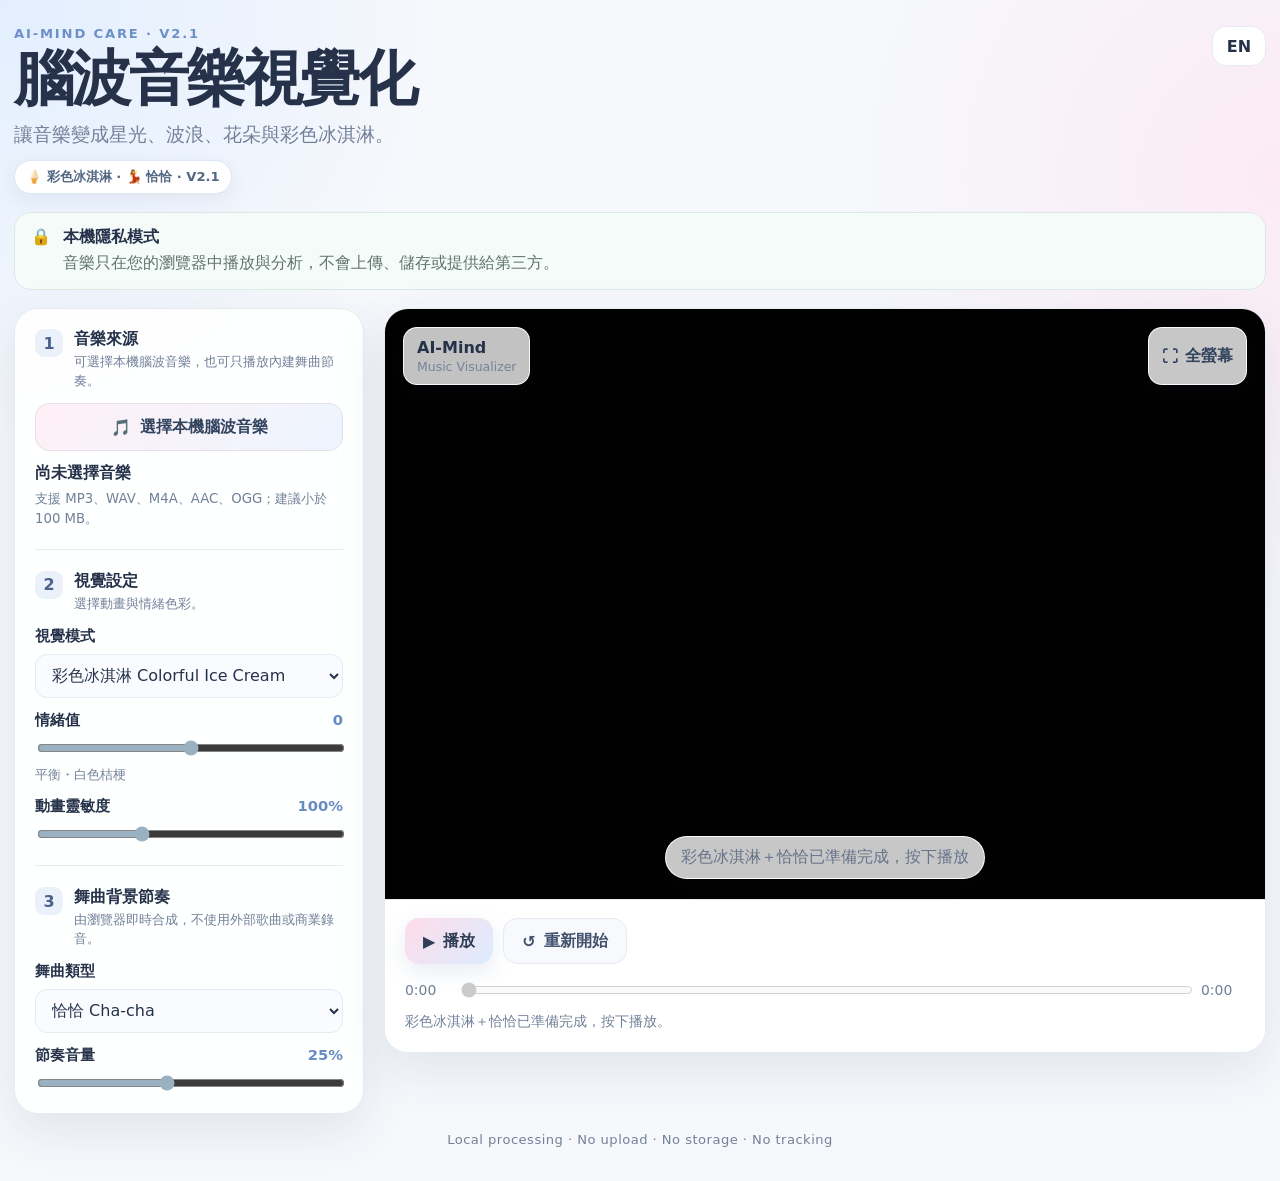
==== index.html @ bacbe66a "Add files via upload" ====
<!doctype html>
<html lang="zh-Hant">
<head>
<meta charset="utf-8">
<meta name="viewport" content="width=device-width, initial-scale=1, viewport-fit=cover">
<meta name="theme-color" content="#ffffff">
<meta name="description" content="AI-Mind Music Visualizer：本機腦波音樂與瀏覽器合成舞曲節奏視覺化。">
<meta http-equiv="Content-Security-Policy"
      content="default-src 'self' blob: data:; connect-src 'none'; img-src 'self' blob: data:; media-src 'self' blob: data:; style-src 'unsafe-inline'; script-src 'unsafe-inline'; object-src 'none'; base-uri 'none'; form-action 'none'">
<title>AI-Mind Music Visualizer V2.1</title>
<style>
:root{
  --bg:#f6f8fc;--surface:#fff;--soft:#fafbfe;--text:#25324a;--muted:#728099;
  --line:#e6eaf1;--accent:#88aee8;--accent2:#f2bfd5;--shadow:0 18px 50px rgba(45,60,90,.10);
  font-family:Inter,system-ui,-apple-system,"Segoe UI","Noto Sans TC","Microsoft JhengHei",sans-serif;
}
*{box-sizing:border-box}
html,body{min-height:100%}
body{
  margin:0;color:var(--text);
  background:
    radial-gradient(circle at 0 0,rgba(220,235,255,.75),transparent 28rem),
    radial-gradient(circle at 100% 15%,rgba(255,226,239,.62),transparent 27rem),
    var(--bg);
}
button,select,input{font:inherit}
button,input,select{accent-color:var(--accent)}
button:focus-visible,select:focus-visible,input:focus-visible,.file-btn:focus-within{
  outline:3px solid rgba(91,143,221,.32);outline-offset:3px
}
.page{width:min(1280px,calc(100% - 28px));margin:auto;padding:26px 0 34px}
.topbar{display:flex;justify-content:space-between;gap:18px;align-items:flex-start;margin-bottom:18px}
.brand{margin:0 0 6px;color:#6e90c8;font-weight:850;font-size:.82rem;letter-spacing:.14em;text-transform:uppercase}
h1{margin:0;font-size:clamp(2rem,4.7vw,4rem);line-height:1.05;letter-spacing:-.045em}
.lead{margin:12px 0 0;color:var(--muted);font-size:clamp(1rem,1.8vw,1.17rem)}
.lang-btn,.file-btn,.primary,.secondary,.stage-btn{
  border:0;border-radius:14px;cursor:pointer;font-weight:780;transition:.16s ease
}
.lang-btn:hover,.file-btn:hover,.primary:hover,.secondary:hover,.stage-btn:hover{transform:translateY(-1px)}
.lang-btn{min-width:54px;min-height:40px;color:var(--text);background:#fff;border:1px solid var(--line)}
.privacy{display:flex;gap:12px;align-items:flex-start;margin-bottom:18px;padding:14px 16px;border-radius:17px;background:#f4fbf9;border:1px solid #dceae5}
.privacy strong{display:block;margin-bottom:3px}.privacy p{margin:0;color:#61736d;line-height:1.5}
.workspace{display:grid;grid-template-columns:minmax(300px,350px) minmax(0,1fr);gap:20px;align-items:start}
.card{background:rgba(255,255,255,.95);border:1px solid var(--line);border-radius:24px;box-shadow:var(--shadow)}
.controls{padding:20px}
.section-title{display:flex;gap:11px;align-items:flex-start;margin-bottom:13px}
.section-title .n{display:grid;place-items:center;flex:0 0 28px;width:28px;height:28px;border-radius:9px;background:#eaf1fb;color:#4b638c;font-weight:850}
.section-title strong,.section-title small{display:block}
.section-title small{margin-top:3px;color:var(--muted);line-height:1.4}
.divider{height:1px;background:var(--line);margin:21px 0}
#musicFile{position:absolute;width:1px;height:1px;overflow:hidden;clip:rect(0,0,0,0);clip-path:inset(50%)}
.file-btn{
  display:flex;justify-content:center;align-items:center;gap:9px;min-height:48px;padding:0 15px;
  color:#33445f;background:linear-gradient(135deg,#fff0f6,#edf5ff);border:1px solid #eadfe8
}
.file-name{margin:12px 0 0;font-weight:760;word-break:break-word}
.helper,.status,.field small,footer{color:var(--muted)}
.helper{margin:5px 0 0;font-size:.83rem;line-height:1.45}
.field{display:grid;gap:8px;margin-top:13px}
.field>span:first-child{display:flex;justify-content:space-between;gap:10px;font-size:.92rem;font-weight:740}
.field output{color:#678bc4}
select{width:100%;min-height:44px;padding:0 38px 0 12px;color:var(--text);background:var(--soft);border:1px solid var(--line);border-radius:12px}
input[type=range]{width:100%}
.field small{line-height:1.4}
.main{overflow:hidden}
.stage{position:relative;min-height:590px;background:#f8faff;overflow:hidden;isolation:isolate}
canvas{display:block;width:100%;height:100%;min-height:590px}
.stage-head{position:absolute;inset:18px 18px auto;display:flex;justify-content:space-between;gap:14px;pointer-events:none}
.stage-brand{padding:10px 13px;border-radius:14px;background:rgba(255,255,255,.76);border:1px solid rgba(255,255,255,.88);box-shadow:0 8px 24px rgba(53,70,102,.09);backdrop-filter:blur(10px)}
.stage-brand strong,.stage-brand span{display:block}.stage-brand span{margin-top:2px;color:#77839a;font-size:.78rem}
.stage-btn{display:inline-flex;align-items:center;gap:7px;min-height:40px;padding:0 13px;color:#33445f;background:rgba(255,255,255,.78);border:1px solid rgba(255,255,255,.9);box-shadow:0 8px 24px rgba(53,70,102,.09);pointer-events:auto}
.hint{position:absolute;left:50%;bottom:20px;transform:translateX(-50%);max-width:calc(100% - 40px);margin:0;padding:10px 15px;border-radius:999px;background:rgba(255,255,255,.78);border:1px solid rgba(255,255,255,.92);color:#66738a;text-align:center;box-shadow:0 8px 24px rgba(53,70,102,.07);backdrop-filter:blur(10px);transition:opacity .2s}
.stage.playing .hint{opacity:0}
.player{padding:18px 20px 20px;border-top:1px solid var(--line);background:#fff}
.transport{display:flex;gap:10px;flex-wrap:wrap}
.primary,.secondary{display:inline-flex;align-items:center;justify-content:center;gap:8px;min-height:46px;padding:0 18px}
.primary{color:#2f3d55;background:linear-gradient(135deg,#ffdce9,#dcecff);box-shadow:0 8px 22px rgba(91,124,174,.14)}
.secondary{color:#42526e;background:#f8f9fc;border:1px solid var(--line)}
button:disabled{cursor:not-allowed;opacity:.43;transform:none}
.progress{display:grid;grid-template-columns:44px 1fr 44px;gap:10px;align-items:center;margin-top:16px;color:var(--muted);font-size:.87rem;font-variant-numeric:tabular-nums}
.status{min-height:1.4em;margin:12px 0 0;font-size:.88rem}.status.error{color:#bd5563}
.stage:fullscreen{width:100vw;height:100vh;min-height:100vh}.stage:fullscreen canvas{min-height:100vh}
footer{padding:18px 0 0;text-align:center;font-size:.82rem;letter-spacing:.035em}
@media(max-width:950px){.workspace{grid-template-columns:1fr}.main{order:1}.controls{order:2}}
@media(max-width:600px){
  .page{width:min(100% - 18px,1280px);padding-top:18px}.topbar{gap:10px}
  h1{font-size:clamp(2rem,10vw,3rem)}.lead{line-height:1.55}.card{border-radius:18px}.controls{padding:16px}
  .stage,canvas{min-height:430px}.stage-head{inset:12px 12px auto}.stage-btn span:last-child{display:none}
  .hint{bottom:14px;border-radius:16px;font-size:.86rem}.transport{display:grid;grid-template-columns:1fr}.primary,.secondary{width:100%}
}

.version-proof{
  display:inline-flex;align-items:center;gap:7px;margin-top:12px;padding:7px 11px;
  border:1px solid #dfe7f3;border-radius:999px;background:#fff;color:#526784;
  font-size:.82rem;font-weight:780;box-shadow:0 6px 18px rgba(53,70,102,.07)
}

</style>
</head>
<body>
<main class="page">
  <header class="topbar">
    <div>
      <p class="brand">AI-Mind Care · V2.1</p>
      <h1 id="title">腦波音樂視覺化</h1>
      <p class="lead" id="subtitle">讓音樂變成星光、波浪、花朵與彩色冰淇淋。</p><div class="version-proof">🍦 彩色冰淇淋 · 💃 恰恰 · V2.1</div>
    </div>
    <button id="langBtn" class="lang-btn" type="button">EN</button>
  </header>

  <section class="privacy">
    <span aria-hidden="true">🔒</span>
    <div>
      <strong id="privacyTitle">本機隱私模式</strong>
      <p id="privacyText">音樂只在您的瀏覽器中播放與分析，不會上傳、儲存或提供給第三方。</p>
    </div>
  </section>

  <section class="workspace">
    <aside class="card controls">
      <div class="section-title">
        <span class="n">1</span>
        <div><strong id="sourceTitle">音樂來源</strong><small id="sourceHelp">可選擇本機腦波音樂，也可只播放內建舞曲節奏。</small></div>
      </div>

      <label class="file-btn" for="musicFile"><span>🎵</span><span id="chooseText">選擇本機腦波音樂</span></label>
      <input id="musicFile" type="file" accept="audio/mpeg,audio/wav,audio/x-wav,audio/mp4,audio/aac,audio/ogg,.mp3,.wav,.m4a,.aac,.ogg">
      <p id="fileName" class="file-name">尚未選擇音樂</p>
      <p id="fileHelp" class="helper">支援 MP3、WAV、M4A、AAC、OGG；建議小於 100 MB。</p>

      <div class="divider"></div>

      <div class="section-title">
        <span class="n">2</span>
        <div><strong id="visualTitle">視覺設定</strong><small id="visualHelp">選擇動畫與情緒色彩。</small></div>
      </div>

      <label class="field">
        <span id="visualModeLabel">視覺模式</span>
        <select id="visualMode">
          <option value="stars">星光流動 Star Flow</option>
          <option value="waves">療癒波浪 Healing Waves</option>
          <option value="bloom">綻放光影 Blooming Light</option>
          <option value="icecream" selected>彩色冰淇淋 Colorful Ice Cream</option>
        </select>
      </label>

      <label class="field">
        <span><span id="emotionLabel">情緒值</span><output id="emotionValue">0</output></span>
        <input id="emotionRange" type="range" min="-6" max="6" step="1" value="0">
        <small id="emotionName">平衡・白色桔梗</small>
      </label>

      <label class="field">
        <span><span id="sensitivityLabel">動畫靈敏度</span><output id="sensitivityValue">100%</output></span>
        <input id="sensitivityRange" type="range" min="60" max="180" step="10" value="100">
      </label>

      <div class="divider"></div>

      <div class="section-title">
        <span class="n">3</span>
        <div><strong id="rhythmTitle">舞曲背景節奏</strong><small id="rhythmHelp">由瀏覽器即時合成，不使用外部歌曲或商業錄音。</small></div>
      </div>

      <label class="field">
        <span id="rhythmStyleLabel">舞曲類型</span>
        <select id="rhythmStyle">
          <option value="none">無 None</option>
          <option value="quickwaltz">圓舞曲 Quick Waltz</option>
          <option value="waltz">華爾茲 Waltz</option>
          <option value="soul">靈魂 Soul</option>
          <option value="blues">布魯斯 Soul Blues</option>
          <option value="tango">探戈 Tango</option>
          <option value="giliba">吉利巴 Giliba</option>
          <option value="rumba">倫巴 Rumba</option>
          <option value="chacha" selected>恰恰 Cha-cha</option>
          <option value="twist">扭扭 Twist</option>
          <option value="reggae">雷鬼 Reggae</option>
          <option value="rock">搖滾 Rock</option>
          <option value="country">鄉村 Country</option>
        </select>
      </label>

      <label class="field">
        <span><span id="rhythmVolumeLabel">節奏音量</span><output id="rhythmVolumeValue">25%</output></span>
        <input id="rhythmVolume" type="range" min="0" max="60" step="5" value="25">
      </label>
    </aside>

    <section class="card main">
      <section id="stage" class="stage">
        <canvas id="canvas"></canvas>
        <div class="stage-head">
          <div class="stage-brand"><strong>AI-Mind</strong><span>Music Visualizer</span></div>
          <button id="fullscreenBtn" class="stage-btn" type="button"><span>⛶</span><span id="fullscreenText">全螢幕</span></button>
        </div>
        <p id="hint" class="hint">彩色冰淇淋＋恰恰已準備完成，按下播放</p>
      </section>

      <div class="player">
        <div class="transport">
          <button id="playBtn" class="primary" type="button" disabled><span id="playIcon">▶</span><span id="playText">播放</span></button>
          <button id="restartBtn" class="secondary" type="button" disabled><span>↺</span><span id="restartText">重新開始</span></button>
        </div>
        <audio id="audio" preload="metadata"></audio>
        <div class="progress">
          <span id="currentTime">0:00</span>
          <input id="seek" type="range" min="0" max="1000" step="1" value="0" disabled aria-label="Playback position">
          <span id="duration">0:00</span>
        </div>
        <p id="status" class="status">彩色冰淇淋＋恰恰已準備完成，按下播放。</p>
      </div>
    </section>
  </section>

  <footer>Local processing · No upload · No storage · No tracking</footer>
</main>

<script>
"use strict";

const $ = (id) => document.getElementById(id);
const MAX_FILE = 100 * 1024 * 1024;

const texts = {
  zh:{
    title:"腦波音樂視覺化",subtitle:"讓音樂變成星光、波浪、花朵與彩色冰淇淋。",
    privacyTitle:"本機隱私模式",privacyText:"音樂只在您的瀏覽器中播放與分析，不會上傳、儲存或提供給第三方。",
    sourceTitle:"音樂來源",sourceHelp:"可選擇本機腦波音樂，也可只播放內建舞曲節奏。",
    chooseText:"選擇本機腦波音樂",noFile:"尚未選擇音樂",fileHelp:"支援 MP3、WAV、M4A、AAC、OGG；建議小於 100 MB。",
    visualTitle:"視覺設定",visualHelp:"選擇動畫與情緒色彩。",visualModeLabel:"視覺模式",emotionLabel:"情緒值",sensitivityLabel:"動畫靈敏度",
    rhythmTitle:"舞曲背景節奏",rhythmHelp:"由瀏覽器即時合成，不使用外部歌曲或商業錄音。",rhythmStyleLabel:"舞曲類型",rhythmVolumeLabel:"節奏音量",
    fullscreen:"全螢幕",exitFullscreen:"離開全螢幕",hint:"彩色冰淇淋＋恰恰已準備完成，按下播放",play:"播放",pause:"暫停",restart:"重新開始",
    ready:"請選擇本機音樂或舞曲節奏。",loaded:"音樂已在本機載入，沒有上傳。",playing:"正在本機播放與視覺化。",
    rhythmOnly:"正在播放瀏覽器合成舞曲節奏。",paused:"已暫停。",ended:"播放完成。",
    badType:"無法辨識此音訊格式，請改用 MP3、WAV、M4A、AAC 或 OGG。",tooLarge:"檔案超過 100 MB。",audioError:"瀏覽器無法播放此音訊。"
  },
  en:{
    title:"Brainwave Music Visualizer",subtitle:"Turn music into starlight, waves, blossoms, and colorful ice cream.",
    privacyTitle:"Local Privacy Mode",privacyText:"Your music is played and analyzed only in your browser. It is not uploaded, stored, or shared.",
    sourceTitle:"Music Source",sourceHelp:"Choose local brainwave music or use a built-in dance rhythm by itself.",
    chooseText:"Choose Local Brainwave Music",noFile:"No music selected",fileHelp:"Supports MP3, WAV, M4A, AAC, and OGG; under 100 MB recommended.",
    visualTitle:"Visual Settings",visualHelp:"Choose an animation and emotion palette.",visualModeLabel:"Visual Mode",emotionLabel:"Emotion",sensitivityLabel:"Visual Sensitivity",
    rhythmTitle:"Dance Rhythm",rhythmHelp:"Synthesized live in the browser without external songs or commercial recordings.",rhythmStyleLabel:"Dance Style",rhythmVolumeLabel:"Rhythm Volume",
    fullscreen:"Full Screen",exitFullscreen:"Exit Full Screen",hint:"Choose local music or a dance rhythm, then press play",play:"Play",pause:"Pause",restart:"Restart",
    ready:"Choose local music or a dance rhythm.",loaded:"Music loaded locally. Nothing was uploaded.",playing:"Playing and visualizing locally.",
    rhythmOnly:"Playing a browser-synthesized dance rhythm.",paused:"Paused.",ended:"Playback finished.",
    badType:"This audio format is not recognized. Try MP3, WAV, M4A, AAC, or OGG.",tooLarge:"The file is larger than 100 MB.",audioError:"Your browser cannot play this audio."
  }
};

const emotions=[
  {v:-6,zh:"極度不喜歡・雪滴花",en:"Extreme Dislike · Snowdrop",c:["#9ca9bd","#cbd6e3","#eef4f8"]},
  {v:-5,zh:"非常不喜歡・勿忘我",en:"Strong Dislike · Forget-me-not",c:["#9faee8","#c9d2ff","#eef0ff"]},
  {v:-4,zh:"很不喜歡・洋甘菊",en:"Dislike · Chamomile",c:["#aa9cd3","#d7cff0","#f3effb"]},
  {v:-3,zh:"不喜歡・薰衣草",en:"Mild Dislike · Lavender",c:["#9c89d8","#d5c8f4","#f2edff"]},
  {v:-2,zh:"有點不喜歡・蒲公英",en:"Slight Dislike · Dandelion",c:["#79abc1","#bfe1ea","#eff9fb"]},
  {v:-1,zh:"略有保留・滿天星",en:"Reserved · Baby's Breath",c:["#78b39d","#c2e4d7","#effaf6"]},
  {v:0,zh:"平衡・白色桔梗",en:"Balanced · White Lisianthus",c:["#9ab1c2","#d8e3eb","#ffffff"]},
  {v:1,zh:"微微喜歡・小雛菊",en:"Slightly Positive · Daisy",c:["#b8cb7e","#e2eab5","#fbf9d8"]},
  {v:2,zh:"有點喜歡・粉紅康乃馨",en:"Positive · Pink Carnation",c:["#e69ab7","#f5c8d8","#fff0f5"]},
  {v:3,zh:"喜歡・鬱金香",en:"Like · Tulip",c:["#ed9d7e","#f6c8b5","#fff1e9"]},
  {v:4,zh:"很喜歡・向日葵",en:"Strong Like · Sunflower",c:["#e9b84b","#f7dc92","#fff6cf"]},
  {v:5,zh:"非常喜歡・牡丹",en:"Very Strong Like · Peony",c:["#dc83ad","#f3bfd5","#fff0f7"]},
  {v:6,zh:"極度喜歡・百合",en:"Extreme Like · Lily",c:["#dec18b","#f2dfb6","#fff9e5"]}
];

const rhythmConfigs={
  quickwaltz:{bpm:168,steps:12,kick:[0,4,8],click:[2,6,10],shake:[0,2,4,6,8,10],bass:[0,4,8],notes:[262,330,392]},
  waltz:{bpm:92,steps:12,kick:[0],click:[4,8],shake:[2,6,10],bass:[0,4,8],notes:[220,277,330]},
  soul:{bpm:88,steps:16,kick:[0,6,8,14],click:[4,12],shake:[2,6,10,14],bass:[0,3,8,11],notes:[196,220,247,220]},
  blues:{bpm:76,steps:16,kick:[0,7,10],click:[4,12],shake:[2,6,10,14],bass:[0,4,8,12],notes:[165,196,220,196]},
  tango:{bpm:126,steps:16,kick:[0,3,8,11],click:[4,12,14],shake:[2,6,10,14],bass:[0,4,8,12],notes:[196,247,220,196]},
  giliba:{bpm:124,steps:16,kick:[0,5,8,13],click:[3,7,11,15],shake:[1,3,5,7,9,11,13,15],bass:[0,6,8,14],notes:[220,262,294,262]},
  rumba:{bpm:92,steps:16,kick:[0,6,10,14],click:[3,7,11,15],shake:[0,2,4,6,8,10,12,14],bass:[0,5,8,13],notes:[220,247,262,247]},
  chacha:{bpm:116,steps:16,kick:[0,4,8,12],click:[2,6,9,10,13,14],shake:[0,2,4,6,8,10,12,14],bass:[0,4,8,12],notes:[262,294,330,294]},
  twist:{bpm:132,steps:16,kick:[0,4,8,12],click:[4,12],shake:[2,6,10,14],bass:[0,3,8,11],notes:[196,220,247,220]},
  reggae:{bpm:78,steps:16,kick:[0,10],click:[4,12],shake:[2,6,10,14],bass:[0,7,8,15],notes:[147,165,196,165]},
  rock:{bpm:120,steps:16,kick:[0,3,8,11],click:[4,12],shake:[2,6,10,14],bass:[0,4,8,12],notes:[165,196,220,196]},
  country:{bpm:108,steps:16,kick:[0,8],click:[4,12],shake:[2,6,10,14],bass:[0,4,8,12],notes:[196,247,294,247]}
};

const canvas=$("canvas"),ctx=canvas.getContext("2d",{alpha:false}),audio=$("audio"),stage=$("stage");
let lang="zh",objectUrl=null,hasFile=false,session=false,audioCtx=null,analyser=null,sourceNode=null,musicGain=null,rhythmGain=null,freqData=null,timeData=null;
let palette=emotions[6].c,stars=[],sprinkles=[],animId=null,lastFrame=performance.now(),timer=null,step=0,nextTime=0;

function t(k){return texts[lang][k]||k}
function setText(){
  ["title","subtitle","privacyTitle","privacyText","sourceTitle","sourceHelp","chooseText","fileHelp","visualTitle","visualHelp","visualModeLabel","emotionLabel","sensitivityLabel","rhythmTitle","rhythmHelp","rhythmStyleLabel","rhythmVolumeLabel"].forEach(id=>$(id).textContent=t(id));
  $("langBtn").textContent=lang==="zh"?"EN":"中";
  $("fullscreenText").textContent=document.fullscreenElement?t("exitFullscreen"):t("fullscreen");
  $("restartText").textContent=t("restart");$("hint").textContent=t("hint");
  updatePlayUI();updateEmotion();
  if(!hasFile)$("fileName").textContent=t("noFile");
}
function setStatus(k,error=false){$("status").textContent=t(k);$("status").classList.toggle("error",error)}
function updateEmotion(){
  const e=emotions.find(x=>x.v===Number($("emotionRange").value))||emotions[6];
  palette=e.c;$("emotionValue").value=e.v;$("emotionName").textContent=lang==="zh"?e.zh:e.en;
  document.documentElement.style.setProperty("--accent",e.c[0]);document.documentElement.style.setProperty("--accent2",e.c[1]);
}
function updatePlayUI(){
  $("playIcon").textContent=session?"⏸":"▶";$("playText").textContent=session?t("pause"):t("play");
  stage.classList.toggle("playing",session)
}
function updateAvailable(){
  const ok=hasFile||$("rhythmStyle").value!=="none";$("playBtn").disabled=!ok;$("restartBtn").disabled=!ok
}
function supported(file){return file.type.startsWith("audio/")||/\.(mp3|wav|m4a|aac|ogg)$/i.test(file.name)}
function releaseUrl(){if(objectUrl){URL.revokeObjectURL(objectUrl);objectUrl=null}}
function handleFile(file){
  if(!file)return;
  if(!supported(file)){setStatus("badType",true);return}
  if(file.size>MAX_FILE){setStatus("tooLarge",true);return}
  stopSession(false);releaseUrl();objectUrl=URL.createObjectURL(file);audio.src=objectUrl;audio.load();
  hasFile=true;$("fileName").textContent=file.name;$("seek").disabled=false;updateAvailable();setStatus("loaded")
}
async function ensureAudio(){
  if(audioCtx){if(audioCtx.state==="suspended")await audioCtx.resume();return}
  const AC=window.AudioContext||window.webkitAudioContext;if(!AC)throw new Error("No AudioContext");
  audioCtx=new AC();analyser=audioCtx.createAnalyser();analyser.fftSize=2048;analyser.smoothingTimeConstant=.82;
  musicGain=audioCtx.createGain();rhythmGain=audioCtx.createGain();rhythmGain.gain.value=Number($("rhythmVolume").value)/100;
  sourceNode=audioCtx.createMediaElementSource(audio);sourceNode.connect(musicGain);musicGain.connect(analyser);rhythmGain.connect(analyser);analyser.connect(audioCtx.destination);
  freqData=new Uint8Array(analyser.frequencyBinCount);timeData=new Uint8Array(analyser.fftSize)
}
function noiseBuffer(){
  const len=Math.floor(audioCtx.sampleRate*.07),b=audioCtx.createBuffer(1,len,audioCtx.sampleRate),d=b.getChannelData(0);
  for(let i=0;i<len;i++)d[i]=Math.random()*2-1;return b
}
function kick(time,s=.8){
  const o=audioCtx.createOscillator(),g=audioCtx.createGain();o.type="sine";o.frequency.setValueAtTime(110,time);o.frequency.exponentialRampToValueAtTime(48,time+.12);
  g.gain.setValueAtTime(.0001,time);g.gain.exponentialRampToValueAtTime(.32*s,time+.008);g.gain.exponentialRampToValueAtTime(.0001,time+.16);
  o.connect(g).connect(rhythmGain);o.start(time);o.stop(time+.18)
}
function click(time,p=900,s=.6){
  const o=audioCtx.createOscillator(),g=audioCtx.createGain();o.type="triangle";o.frequency.setValueAtTime(p,time);
  g.gain.setValueAtTime(.0001,time);g.gain.exponentialRampToValueAtTime(.11*s,time+.002);g.gain.exponentialRampToValueAtTime(.0001,time+.055);
  o.connect(g).connect(rhythmGain);o.start(time);o.stop(time+.07)
}
function shaker(time,s=.45){
  const src=audioCtx.createBufferSource(),f=audioCtx.createBiquadFilter(),g=audioCtx.createGain();src.buffer=noiseBuffer();f.type="highpass";f.frequency.value=4200;
  g.gain.setValueAtTime(.0001,time);g.gain.exponentialRampToValueAtTime(.07*s,time+.002);g.gain.exponentialRampToValueAtTime(.0001,time+.045);
  src.connect(f).connect(g).connect(rhythmGain);src.start(time);src.stop(time+.06)
}
function tone(time,frequency,d=.13,s=.3){
  const o=audioCtx.createOscillator(),g=audioCtx.createGain();o.type="sine";o.frequency.setValueAtTime(frequency,time);
  g.gain.setValueAtTime(.0001,time);g.gain.exponentialRampToValueAtTime(.09*s,time+.01);g.gain.exponentialRampToValueAtTime(.0001,time+d);
  o.connect(g).connect(rhythmGain);o.start(time);o.stop(time+d+.02)
}
function scheduleStyle(style,st,time){
  const c=rhythmConfigs[style];if(!c)return;
  if(c.kick.includes(st))kick(time,st===0?1:.72);
  if(c.click.includes(st))click(time,style==="tango"?720:(style==="chacha"?1120:900),.7);
  if(c.shake.includes(st))shaker(time,.46);
  const bi=c.bass.indexOf(st);if(bi>=0)tone(time,c.notes[bi%c.notes.length],.14,.28)
}
function stepDuration(style){return 60/rhythmConfigs[style].bpm/4}
function scheduler(){
  if(!session||!audioCtx)return;const style=$("rhythmStyle").value;if(style==="none")return;
  const cfg=rhythmConfigs[style];while(nextTime<audioCtx.currentTime+.12){scheduleStyle(style,step,nextTime);nextTime+=stepDuration(style);step=(step+1)%cfg.steps}
}
function startRhythm(){
  stopRhythm();const style=$("rhythmStyle").value;if(style==="none")return;step=0;nextTime=audioCtx.currentTime+.04;scheduler();timer=setInterval(scheduler,25)
}
function stopRhythm(){if(timer){clearInterval(timer);timer=null}}
async function startSession(){
  try{
    await ensureAudio();session=true;updatePlayUI();
    if(hasFile){await audio.play();setStatus("playing")}else setStatus("rhythmOnly");
    startRhythm()
  }catch(e){console.error(e);session=false;updatePlayUI();setStatus("audioError",true)}
}
function stopSession(show=true){
  if(hasFile&&!audio.paused)audio.pause();stopRhythm();session=false;updatePlayUI();if(show)setStatus("paused")
}
function toggle(){session?stopSession():startSession()}
function restart(){if(hasFile)audio.currentTime=0;step=0;if(session)startRhythm()}
function fmt(sec){if(!Number.isFinite(sec))return"0:00";return`${Math.floor(sec/60)}:${Math.floor(sec%60).toString().padStart(2,"0")}`}
function progress(){
  const d=audio.duration||0,c=audio.currentTime||0;$("currentTime").textContent=fmt(c);$("duration").textContent=fmt(d);$("seek").value=d?Math.round(c/d*1000):0
}
function seek(){if(audio.duration)audio.currentTime=Number($("seek").value)/1000*audio.duration}
async function fullscreen(){if(!document.fullscreenElement)await stage.requestFullscreen();else await document.exitFullscreen()}
function resize(){
  const r=canvas.getBoundingClientRect(),dpr=Math.min(devicePixelRatio||1,2),w=Math.max(1,Math.floor(r.width*dpr)),h=Math.max(1,Math.floor(r.height*dpr));
  if(canvas.width!==w||canvas.height!==h){canvas.width=w;canvas.height=h;ctx.setTransform(dpr,0,0,dpr,0,0);createStars(r.width,r.height)}
}
function rgba(hex,a){const n=parseInt(hex.slice(1),16);return`rgba(${n>>16&255},${n>>8&255},${n&255},${a})`}
function metrics(){
  const s=Number($("sensitivityRange").value)/100;
  if(!analyser||!session){const q=performance.now()*.001;return{low:(.12+Math.sin(q*.9)*.02)*s,mid:(.1+Math.sin(q*1.3+1)*.018)*s,high:(.08+Math.sin(q*1.8+2)*.015)*s,energy:(.1+Math.sin(q*.7)*.018)*s,wave:null}}
  analyser.getByteFrequencyData(freqData);analyser.getByteTimeDomainData(timeData);
  const hz=(audioCtx.sampleRate/2)/freqData.length,avg=(a,b)=>{let st=Math.floor(a/hz),en=Math.min(freqData.length,Math.ceil(b/hz)),sum=0;for(let i=st;i<en;i++)sum+=freqData[i];return sum/((en-st)*255||1)};
  const low=avg(20,250)*s,mid=avg(250,2500)*s,high=avg(2500,12000)*s;return{low,mid,high,energy:Math.min(1.4,(low*.45+mid*.38+high*.17)*1.5),wave:timeData}
}
function createStars(w,h){stars=Array.from({length:Math.max(80,Math.min(220,Math.floor(w*h/3500)))},()=>({x:Math.random()*w,y:Math.random()*h,size:.7+Math.random()*2.2,speed:4+Math.random()*14,tw:Math.random()*6.28,ci:Math.floor(Math.random()*3)}))}
function pastel(w,h,e){
  const g=ctx.createLinearGradient(0,0,w,h);g.addColorStop(0,rgba(palette[2],1));g.addColorStop(.52,rgba(palette[1],.72));g.addColorStop(1,"#f7fbff");ctx.fillStyle=g;ctx.fillRect(0,0,w,h)
}
function drawStars(w,h,m,dt,time){
  pastel(w,h,m.energy);ctx.save();ctx.globalCompositeOperation="screen";
  for(const s of stars){s.y-=s.speed*(1+m.energy*4)*dt;s.x+=Math.sin(time*.0004+s.tw)*8*dt;if(s.y<-10){s.y=h+10;s.x=Math.random()*w}
    const p=.55+Math.sin(time*.002+s.tw)*.28,r=s.size*(1+m.high*2.7);ctx.fillStyle=rgba(palette[s.ci],Math.max(.24,p));ctx.beginPath();ctx.arc(s.x,s.y,r,0,6.28);ctx.fill()}
  ctx.restore()
}
function drawWaves(w,h,m,time){
  pastel(w,h,m.energy);ctx.save();ctx.lineCap="round";
  for(let l=0;l<7;l++){const by=h*(.28+l*.075),amp=10+m.low*52+l*2.5,f=.008+l*.0015,sp=time*(.00055+l*.00005);ctx.beginPath();
    for(let x=-20;x<=w+20;x+=8){let sample=0;if(m.wave){const ix=Math.floor(x/w*(m.wave.length-1));sample=(m.wave[Math.max(0,ix)]-128)/128}
      const y=by+Math.sin(x*f+sp*7+l)*amp+sample*(8+m.mid*34);x===-20?ctx.moveTo(x,y):ctx.lineTo(x,y)}
    ctx.strokeStyle=rgba(palette[l%3],.3+m.mid*.16);ctx.lineWidth=2+m.energy*2.6;ctx.shadowBlur=13+m.energy*20;ctx.shadowColor=palette[l%3];ctx.stroke()}
  ctx.restore()
}
function drawBloom(w,h,m,time){
  pastel(w,h,m.energy);const cx=w/2,cy=h/2;ctx.save();ctx.translate(cx,cy);ctx.globalCompositeOperation="screen";
  for(let l=5;l>=1;l--){const r=34+l*28+m.mid*50,pl=46+l*12+m.high*48;ctx.save();ctx.rotate(time*.00005*(l%2?1:-1));
    for(let p=0;p<14;p++){ctx.save();ctx.rotate(6.28*p/14);const g=ctx.createRadialGradient(r,0,0,r,0,pl);g.addColorStop(0,rgba(palette[2],.76));g.addColorStop(.55,rgba(palette[l%3],.34));g.addColorStop(1,"rgba(255,255,255,0)");
      ctx.fillStyle=g;ctx.beginPath();ctx.ellipse(r,0,pl,14+m.mid*18,0,0,6.28);ctx.fill();ctx.restore()}ctx.restore()}
  const core=ctx.createRadialGradient(0,0,0,0,0,92+m.low*70);core.addColorStop(0,"rgba(255,255,255,.95)");core.addColorStop(.35,rgba(palette[1],.52));core.addColorStop(1,"rgba(255,255,255,0)");
  ctx.fillStyle=core;ctx.beginPath();ctx.arc(0,0,92+m.low*70,0,6.28);ctx.fill();ctx.restore()
}
function cone(x,y,w,h){ctx.beginPath();ctx.moveTo(x-w/2,y);ctx.lineTo(x+w/2,y);ctx.lineTo(x,y+h);ctx.closePath()}
function drawIceCream(w,h,m,time){
  const bg=ctx.createLinearGradient(0,0,w,h);bg.addColorStop(0,"#fff7fb");bg.addColorStop(.48,"#f0f8ff");bg.addColorStop(1,"#fffbed");ctx.fillStyle=bg;ctx.fillRect(0,0,w,h);
  const colors=["#ff9ec4","#ffd166","#8ed8c5","#8fb9ff","#c9a7ff","#ffb38a"],count=w<620?4:6,gap=w/(count+1),base=h*.64;
  for(let i=0;i<count;i++){const x=gap*(i+1),bounce=Math.sin(time*.0025+i*.8)*(5+m.mid*16),top=base+bounce,cw=Math.min(72,gap*.55),ch=118+m.low*28;
    const cg=ctx.createLinearGradient(x-cw/2,top,x+cw/2,top+ch);cg.addColorStop(0,"#f2bf78");cg.addColorStop(1,"#d9994f");ctx.fillStyle=cg;cone(x,top,cw,ch);ctx.fill();
    for(let sc=0;sc<2+(i%2);sc++){const r=31+m.high*13+sc*2,sy=top-20-sc*42,col=colors[(i+sc)%colors.length],sg=ctx.createRadialGradient(x-r*.28,sy-r*.3,3,x,sy,r);
      sg.addColorStop(0,"#fff");sg.addColorStop(.15,col);sg.addColorStop(1,rgba(col,.82));ctx.fillStyle=sg;ctx.beginPath();ctx.arc(x,sy,r,0,6.28);ctx.fill();
      const n=Math.floor(4+m.high*14);for(let q=0;q<n;q++){const seed=i*97+sc*41+q*13,a=(seed*.71)%6.28,d=r*(.24+((seed*.37)%.48)),sx=x+Math.cos(a)*d,sy2=sy+Math.sin(a)*d;ctx.strokeStyle=colors[(seed+2)%colors.length];ctx.lineWidth=2;ctx.beginPath();ctx.moveTo(sx-2,sy2-2);ctx.lineTo(sx+3,sy2+2);ctx.stroke()}}}
  if(session&&m.high>.12){for(let i=0;i<Math.min(5,Math.floor(m.high*8));i++)sprinkles.push({x:Math.random()*w,y:-10,vx:(Math.random()-.5)*12,vy:18+Math.random()*28,rot:Math.random()*6.28,c:colors[Math.floor(Math.random()*colors.length)],life:1})}
  for(let i=sprinkles.length-1;i>=0;i--){const s=sprinkles[i];s.x+=s.vx*.016;s.y+=s.vy*.016;s.rot+=.05;s.life-=.003;if(s.y>h+20||s.life<=0){sprinkles.splice(i,1);continue}
    ctx.save();ctx.translate(s.x,s.y);ctx.rotate(s.rot);ctx.strokeStyle=s.c;ctx.lineWidth=3;ctx.beginPath();ctx.moveTo(-4,0);ctx.lineTo(4,0);ctx.stroke();ctx.restore()}
  if(sprinkles.length>220)sprinkles.splice(0,sprinkles.length-220)
}
function animate(now){
  resize();const r=canvas.getBoundingClientRect(),dt=Math.min(.05,(now-lastFrame)/1000);lastFrame=now,m=metrics(),mode=$("visualMode").value;
  if(mode==="waves")drawWaves(r.width,r.height,m,now);else if(mode==="bloom")drawBloom(r.width,r.height,m,now);else if(mode==="icecream")drawIceCream(r.width,r.height,m,now);else drawStars(r.width,r.height,m,dt,now);
  animId=requestAnimationFrame(animate)
}

$("musicFile").addEventListener("change",e=>handleFile(e.target.files&&e.target.files[0]));
$("playBtn").addEventListener("click",toggle);$("restartBtn").addEventListener("click",restart);$("fullscreenBtn").addEventListener("click",fullscreen);
$("seek").addEventListener("input",seek);$("emotionRange").addEventListener("input",updateEmotion);
$("sensitivityRange").addEventListener("input",()=>{$("sensitivityValue").value=$("sensitivityRange").value+"%"});
$("rhythmVolume").addEventListener("input",()=>{$("rhythmVolumeValue").value=$("rhythmVolume").value+"%";if(rhythmGain&&audioCtx)rhythmGain.gain.setTargetAtTime(Number($("rhythmVolume").value)/100,audioCtx.currentTime,.02)});
$("rhythmStyle").addEventListener("change",()=>{updateAvailable();if(session)startRhythm();else if(!hasFile)setStatus($("rhythmStyle").value==="none"?"ready":"rhythmOnly")});
$("langBtn").addEventListener("click",()=>{lang=lang==="zh"?"en":"zh";setText()});
audio.addEventListener("loadedmetadata",progress);audio.addEventListener("timeupdate",progress);audio.addEventListener("ended",()=>{stopRhythm();session=false;updatePlayUI();setStatus("ended")});
audio.addEventListener("error",()=>setStatus("audioError",true));
document.addEventListener("fullscreenchange",()=>{$("fullscreenText").textContent=document.fullscreenElement?t("exitFullscreen"):t("fullscreen");setTimeout(resize,60)});
window.addEventListener("resize",resize);window.addEventListener("pagehide",()=>{stopSession(false);releaseUrl();if(animId)cancelAnimationFrame(animId);if(audioCtx&&audioCtx.state!=="closed")audioCtx.close().catch(()=>{})});

$("sensitivityValue").value="100%";$("rhythmVolumeValue").value="25%";updateEmotion();updateAvailable();setText();resize();animId=requestAnimationFrame(animate);
</script>
</body>
</html>
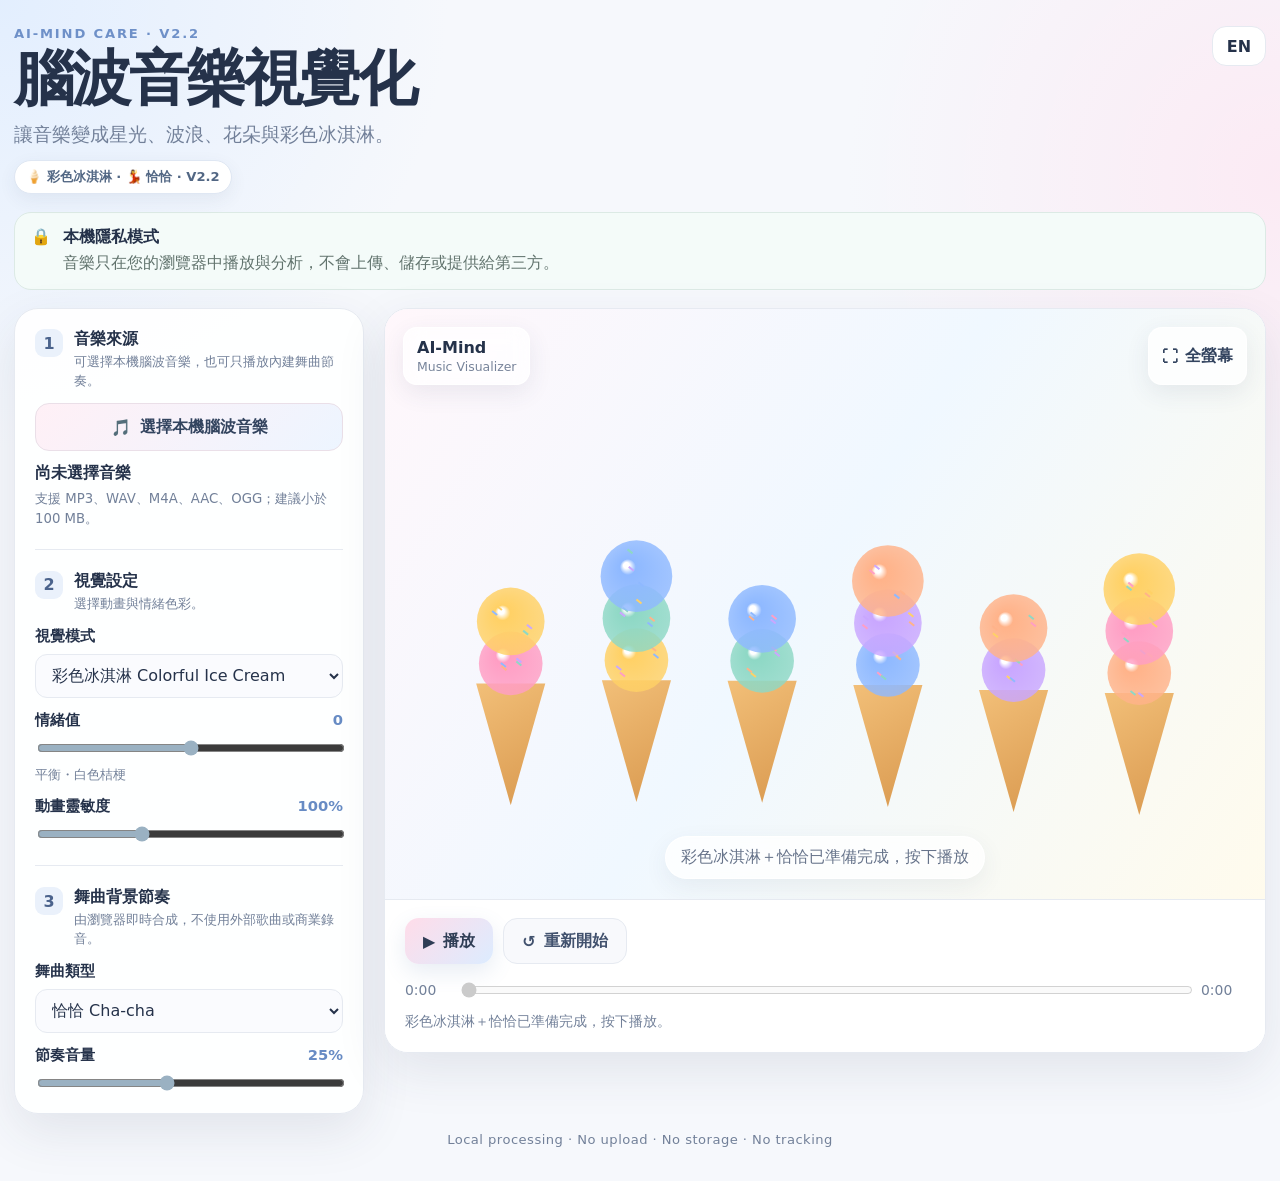
==== commit bc1422a3: "Add files via upload" ====
--- a/index.html
+++ b/index.html
@@ -7,7 +7,7 @@
 <meta name="description" content="AI-Mind Music Visualizer：本機腦波音樂與瀏覽器合成舞曲節奏視覺化。">
 <meta http-equiv="Content-Security-Policy"
       content="default-src 'self' blob: data:; connect-src 'none'; img-src 'self' blob: data:; media-src 'self' blob: data:; style-src 'unsafe-inline'; script-src 'unsafe-inline'; object-src 'none'; base-uri 'none'; form-action 'none'">
-<title>AI-Mind Music Visualizer V2.1</title>
+<title>AI-Mind Music Visualizer V2.2</title>
 <style>
 :root{
   --bg:#f6f8fc;--surface:#fff;--soft:#fafbfe;--text:#25324a;--muted:#728099;
@@ -101,9 +101,9 @@
 <main class="page">
   <header class="topbar">
     <div>
-      <p class="brand">AI-Mind Care · V2.1</p>
+      <p class="brand">AI-Mind Care · V2.2</p>
       <h1 id="title">腦波音樂視覺化</h1>
-      <p class="lead" id="subtitle">讓音樂變成星光、波浪、花朵與彩色冰淇淋。</p><div class="version-proof">🍦 彩色冰淇淋 · 💃 恰恰 · V2.1</div>
+      <p class="lead" id="subtitle">讓音樂變成星光、波浪、花朵與彩色冰淇淋。</p><div class="version-proof">🍦 彩色冰淇淋 · 💃 恰恰 · V2.2</div>
     </div>
     <button id="langBtn" class="lang-btn" type="button">EN</button>
   </header>
@@ -435,7 +435,7 @@
   if(sprinkles.length>220)sprinkles.splice(0,sprinkles.length-220)
 }
 function animate(now){
-  resize();const r=canvas.getBoundingClientRect(),dt=Math.min(.05,(now-lastFrame)/1000);lastFrame=now,m=metrics(),mode=$("visualMode").value;
+  resize();const r=canvas.getBoundingClientRect(),dt=Math.min(.05,(now-lastFrame)/1000);lastFrame=now;const m=metrics(),mode=$("visualMode").value;
   if(mode==="waves")drawWaves(r.width,r.height,m,now);else if(mode==="bloom")drawBloom(r.width,r.height,m,now);else if(mode==="icecream")drawIceCream(r.width,r.height,m,now);else drawStars(r.width,r.height,m,dt,now);
   animId=requestAnimationFrame(animate)
 }
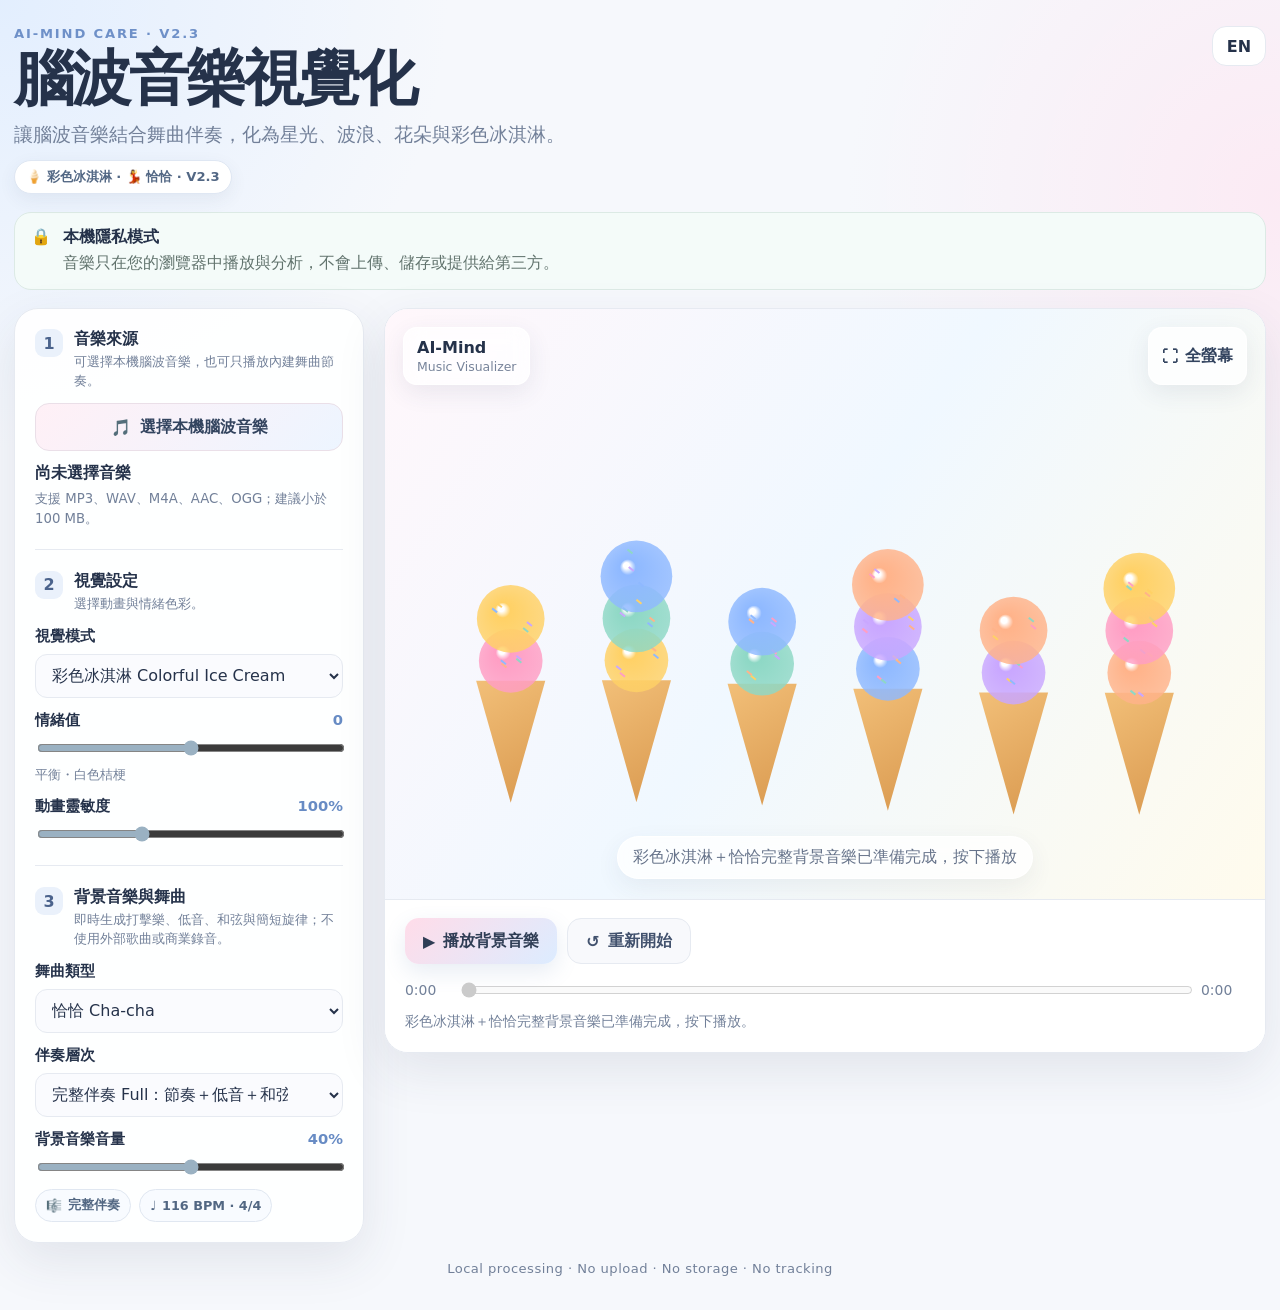
==== commit 7820e1e1: "Add files via upload" ====
--- a/index.html
+++ b/index.html
@@ -7,7 +7,7 @@
 <meta name="description" content="AI-Mind Music Visualizer：本機腦波音樂與瀏覽器合成舞曲節奏視覺化。">
 <meta http-equiv="Content-Security-Policy"
       content="default-src 'self' blob: data:; connect-src 'none'; img-src 'self' blob: data:; media-src 'self' blob: data:; style-src 'unsafe-inline'; script-src 'unsafe-inline'; object-src 'none'; base-uri 'none'; form-action 'none'">
-<title>AI-Mind Music Visualizer V2.2</title>
+<title>AI-Mind Music Visualizer V2.3</title>
 <style>
 :root{
   --bg:#f6f8fc;--surface:#fff;--soft:#fafbfe;--text:#25324a;--muted:#728099;
@@ -78,6 +78,8 @@
 .secondary{color:#42526e;background:#f8f9fc;border:1px solid var(--line)}
 button:disabled{cursor:not-allowed;opacity:.43;transform:none}
 .progress{display:grid;grid-template-columns:44px 1fr 44px;gap:10px;align-items:center;margin-top:16px;color:var(--muted);font-size:.87rem;font-variant-numeric:tabular-nums}
+.music-info{display:flex;flex-wrap:wrap;gap:8px;margin-top:12px}
+.music-chip{display:inline-flex;align-items:center;gap:6px;padding:7px 10px;border:1px solid #e0e7f1;border-radius:999px;background:#f8fbff;color:#526783;font-size:.8rem;font-weight:750}
 .status{min-height:1.4em;margin:12px 0 0;font-size:.88rem}.status.error{color:#bd5563}
 .stage:fullscreen{width:100vw;height:100vh;min-height:100vh}.stage:fullscreen canvas{min-height:100vh}
 footer{padding:18px 0 0;text-align:center;font-size:.82rem;letter-spacing:.035em}
@@ -101,9 +103,9 @@
 <main class="page">
   <header class="topbar">
     <div>
-      <p class="brand">AI-Mind Care · V2.2</p>
+      <p class="brand">AI-Mind Care · V2.3</p>
       <h1 id="title">腦波音樂視覺化</h1>
-      <p class="lead" id="subtitle">讓音樂變成星光、波浪、花朵與彩色冰淇淋。</p><div class="version-proof">🍦 彩色冰淇淋 · 💃 恰恰 · V2.2</div>
+      <p class="lead" id="subtitle">讓腦波音樂結合舞曲伴奏，化為星光、波浪、花朵與彩色冰淇淋。</p><div class="version-proof">🍦 彩色冰淇淋 · 💃 恰恰 · V2.3</div>
     </div>
     <button id="langBtn" class="lang-btn" type="button">EN</button>
   </header>
@@ -160,7 +162,7 @@
 
       <div class="section-title">
         <span class="n">3</span>
-        <div><strong id="rhythmTitle">舞曲背景節奏</strong><small id="rhythmHelp">由瀏覽器即時合成，不使用外部歌曲或商業錄音。</small></div>
+        <div><strong id="rhythmTitle">背景音樂與舞曲</strong><small id="rhythmHelp">即時生成打擊樂、低音、和弦與簡短旋律；不使用外部歌曲或商業錄音。</small></div>
       </div>
 
       <label class="field">
@@ -183,9 +185,23 @@
       </label>
 
       <label class="field">
-        <span><span id="rhythmVolumeLabel">節奏音量</span><output id="rhythmVolumeValue">25%</output></span>
-        <input id="rhythmVolume" type="range" min="0" max="60" step="5" value="25">
+        <span id="arrangementLabel">伴奏層次</span>
+        <select id="arrangement">
+          <option value="full" selected>完整伴奏 Full：節奏＋低音＋和弦＋旋律</option>
+          <option value="soft">柔和伴奏 Soft：輕節奏＋低音＋和弦</option>
+          <option value="rhythm">純節奏 Rhythm Only</option>
+        </select>
       </label>
+
+      <label class="field">
+        <span><span id="rhythmVolumeLabel">背景音樂音量</span><output id="rhythmVolumeValue">40%</output></span>
+        <input id="rhythmVolume" type="range" min="0" max="80" step="5" value="40">
+      </label>
+
+      <div class="music-info">
+        <span class="music-chip">🎼 <span id="arrangementInfo">完整伴奏</span></span>
+        <span class="music-chip">♩ <span id="tempoInfo">116 BPM · 4/4</span></span>
+      </div>
     </aside>
 
     <section class="card main">
@@ -195,7 +211,7 @@
           <div class="stage-brand"><strong>AI-Mind</strong><span>Music Visualizer</span></div>
           <button id="fullscreenBtn" class="stage-btn" type="button"><span>⛶</span><span id="fullscreenText">全螢幕</span></button>
         </div>
-        <p id="hint" class="hint">彩色冰淇淋＋恰恰已準備完成，按下播放</p>
+        <p id="hint" class="hint">彩色冰淇淋＋恰恰完整背景音樂已準備完成，按下播放</p>
       </section>
 
       <div class="player">
@@ -209,7 +225,7 @@
           <input id="seek" type="range" min="0" max="1000" step="1" value="0" disabled aria-label="Playback position">
           <span id="duration">0:00</span>
         </div>
-        <p id="status" class="status">彩色冰淇淋＋恰恰已準備完成，按下播放。</p>
+        <p id="status" class="status">彩色冰淇淋＋恰恰完整背景音樂已準備完成，按下播放。</p>
       </div>
     </section>
   </section>
@@ -225,15 +241,15 @@
 
 const texts = {
   zh:{
-    title:"腦波音樂視覺化",subtitle:"讓音樂變成星光、波浪、花朵與彩色冰淇淋。",
+    title:"腦波音樂視覺化",subtitle:"讓腦波音樂結合舞曲伴奏，化為星光、波浪、花朵與彩色冰淇淋。",
     privacyTitle:"本機隱私模式",privacyText:"音樂只在您的瀏覽器中播放與分析，不會上傳、儲存或提供給第三方。",
     sourceTitle:"音樂來源",sourceHelp:"可選擇本機腦波音樂，也可只播放內建舞曲節奏。",
     chooseText:"選擇本機腦波音樂",noFile:"尚未選擇音樂",fileHelp:"支援 MP3、WAV、M4A、AAC、OGG；建議小於 100 MB。",
     visualTitle:"視覺設定",visualHelp:"選擇動畫與情緒色彩。",visualModeLabel:"視覺模式",emotionLabel:"情緒值",sensitivityLabel:"動畫靈敏度",
-    rhythmTitle:"舞曲背景節奏",rhythmHelp:"由瀏覽器即時合成，不使用外部歌曲或商業錄音。",rhythmStyleLabel:"舞曲類型",rhythmVolumeLabel:"節奏音量",
-    fullscreen:"全螢幕",exitFullscreen:"離開全螢幕",hint:"彩色冰淇淋＋恰恰已準備完成，按下播放",play:"播放",pause:"暫停",restart:"重新開始",
-    ready:"請選擇本機音樂或舞曲節奏。",loaded:"音樂已在本機載入，沒有上傳。",playing:"正在本機播放與視覺化。",
-    rhythmOnly:"正在播放瀏覽器合成舞曲節奏。",paused:"已暫停。",ended:"播放完成。",
+    rhythmTitle:"背景音樂與舞曲",rhythmHelp:"即時生成打擊樂、低音、和弦與簡短旋律；不使用外部歌曲或商業錄音。",rhythmStyleLabel:"舞曲類型",arrangementLabel:"伴奏層次",rhythmVolumeLabel:"背景音樂音量",
+    fullscreen:"全螢幕",exitFullscreen:"離開全螢幕",hint:"彩色冰淇淋＋恰恰完整背景音樂已準備完成，按下播放",play:"播放",playBackground:"播放背景音樂",playMixed:"播放腦波音樂＋背景音樂",playBrainwave:"播放腦波音樂",pause:"暫停",restart:"重新開始",
+    ready:"請選擇本機音樂或背景音樂。",loaded:"腦波音樂已在本機載入，沒有上傳。",playing:"正在播放腦波音樂與背景伴奏。",
+    rhythmOnly:"正在播放瀏覽器即時生成的完整背景音樂。",paused:"已暫停。",ended:"播放完成。",
     badType:"無法辨識此音訊格式，請改用 MP3、WAV、M4A、AAC 或 OGG。",tooLarge:"檔案超過 100 MB。",audioError:"瀏覽器無法播放此音訊。"
   },
   en:{
@@ -242,10 +258,10 @@
     sourceTitle:"Music Source",sourceHelp:"Choose local brainwave music or use a built-in dance rhythm by itself.",
     chooseText:"Choose Local Brainwave Music",noFile:"No music selected",fileHelp:"Supports MP3, WAV, M4A, AAC, and OGG; under 100 MB recommended.",
     visualTitle:"Visual Settings",visualHelp:"Choose an animation and emotion palette.",visualModeLabel:"Visual Mode",emotionLabel:"Emotion",sensitivityLabel:"Visual Sensitivity",
-    rhythmTitle:"Dance Rhythm",rhythmHelp:"Synthesized live in the browser without external songs or commercial recordings.",rhythmStyleLabel:"Dance Style",rhythmVolumeLabel:"Rhythm Volume",
-    fullscreen:"Full Screen",exitFullscreen:"Exit Full Screen",hint:"Choose local music or a dance rhythm, then press play",play:"Play",pause:"Pause",restart:"Restart",
-    ready:"Choose local music or a dance rhythm.",loaded:"Music loaded locally. Nothing was uploaded.",playing:"Playing and visualizing locally.",
-    rhythmOnly:"Playing a browser-synthesized dance rhythm.",paused:"Paused.",ended:"Playback finished.",
+    rhythmTitle:"Background Music & Dance",rhythmHelp:"Generates percussion, bass, chords, and a short melody live in the browser, without external songs or commercial recordings.",rhythmStyleLabel:"Dance Style",arrangementLabel:"Arrangement",rhythmVolumeLabel:"Background Music Volume",
+    fullscreen:"Full Screen",exitFullscreen:"Exit Full Screen",hint:"Colorful Ice Cream and full Cha-cha accompaniment are ready",play:"Play",playBackground:"Play Background Music",playMixed:"Play Brainwave + Background",playBrainwave:"Play Brainwave Music",pause:"Pause",restart:"Restart",
+    ready:"Choose local brainwave music or a background style.",loaded:"Brainwave music loaded locally. Nothing was uploaded.",playing:"Playing brainwave music with background accompaniment.",
+    rhythmOnly:"Playing complete background music generated live in the browser.",paused:"Paused.",ended:"Playback finished.",
     badType:"This audio format is not recognized. Try MP3, WAV, M4A, AAC, or OGG.",tooLarge:"The file is larger than 100 MB.",audioError:"Your browser cannot play this audio."
   }
 };
@@ -267,27 +283,27 @@
 ];
 
 const rhythmConfigs={
-  quickwaltz:{bpm:168,steps:12,kick:[0,4,8],click:[2,6,10],shake:[0,2,4,6,8,10],bass:[0,4,8],notes:[262,330,392]},
-  waltz:{bpm:92,steps:12,kick:[0],click:[4,8],shake:[2,6,10],bass:[0,4,8],notes:[220,277,330]},
-  soul:{bpm:88,steps:16,kick:[0,6,8,14],click:[4,12],shake:[2,6,10,14],bass:[0,3,8,11],notes:[196,220,247,220]},
-  blues:{bpm:76,steps:16,kick:[0,7,10],click:[4,12],shake:[2,6,10,14],bass:[0,4,8,12],notes:[165,196,220,196]},
-  tango:{bpm:126,steps:16,kick:[0,3,8,11],click:[4,12,14],shake:[2,6,10,14],bass:[0,4,8,12],notes:[196,247,220,196]},
-  giliba:{bpm:124,steps:16,kick:[0,5,8,13],click:[3,7,11,15],shake:[1,3,5,7,9,11,13,15],bass:[0,6,8,14],notes:[220,262,294,262]},
-  rumba:{bpm:92,steps:16,kick:[0,6,10,14],click:[3,7,11,15],shake:[0,2,4,6,8,10,12,14],bass:[0,5,8,13],notes:[220,247,262,247]},
-  chacha:{bpm:116,steps:16,kick:[0,4,8,12],click:[2,6,9,10,13,14],shake:[0,2,4,6,8,10,12,14],bass:[0,4,8,12],notes:[262,294,330,294]},
-  twist:{bpm:132,steps:16,kick:[0,4,8,12],click:[4,12],shake:[2,6,10,14],bass:[0,3,8,11],notes:[196,220,247,220]},
-  reggae:{bpm:78,steps:16,kick:[0,10],click:[4,12],shake:[2,6,10,14],bass:[0,7,8,15],notes:[147,165,196,165]},
-  rock:{bpm:120,steps:16,kick:[0,3,8,11],click:[4,12],shake:[2,6,10,14],bass:[0,4,8,12],notes:[165,196,220,196]},
-  country:{bpm:108,steps:16,kick:[0,8],click:[4,12],shake:[2,6,10,14],bass:[0,4,8,12],notes:[196,247,294,247]}
+  quickwaltz:{bpm:168,meter:"3/4",steps:12,kick:[0],click:[4,8],shake:[2,6,10],bass:[0],chord:[4,8],lead:[2,6,10],progression:[[60,"maj"],[65,"maj"],[67,"dom"],[60,"maj"]],motif:[0,4,7,9,7,4],chordDur:.24},
+  waltz:{bpm:92,meter:"3/4",steps:12,kick:[0],click:[4,8],shake:[2,6,10],bass:[0],chord:[4,8],lead:[2,6,10],progression:[[60,"maj"],[57,"min"],[62,"min"],[67,"dom"]],motif:[0,2,4,7,4,2],chordDur:.48},
+  soul:{bpm:88,meter:"4/4",steps:16,kick:[0,6,8,14],click:[4,12],shake:[2,6,10,14],bass:[0,3,8,11],chord:[0,6,10,14],lead:[2,7,10,15],progression:[[60,"maj7"],[57,"min7"],[62,"min7"],[67,"dom"]],motif:[0,2,4,7,9,7],chordDur:.36},
+  blues:{bpm:76,meter:"4/4",steps:16,kick:[0,7,10],click:[4,12],shake:[2,6,10,14],bass:[0,4,8,12],chord:[0,4,8,12],lead:[3,7,11,15],progression:[[60,"dom"],[65,"dom"],[60,"dom"],[67,"dom"]],motif:[0,3,5,6,7,10],chordDur:.38},
+  tango:{bpm:126,meter:"4/4",steps:16,kick:[0,3,8,11],click:[4,12,14],shake:[2,6,10,14],bass:[0,4,8,12],chord:[0,3,8,11],lead:[2,6,10,14],progression:[[57,"min"],[62,"min"],[64,"dom"],[57,"min"]],motif:[0,3,7,8,7,3],chordDur:.18},
+  giliba:{bpm:124,meter:"4/4",steps:16,kick:[0,5,8,13],click:[3,7,11,15],shake:[1,3,5,7,9,11,13,15],bass:[0,6,8,14],chord:[0,4,8,12],lead:[2,6,10,14],progression:[[60,"maj"],[65,"maj"],[67,"maj"],[60,"maj"]],motif:[0,4,7,9,7,4],chordDur:.22},
+  rumba:{bpm:92,meter:"4/4",steps:16,kick:[0,6,10,14],click:[3,7,11,15],shake:[0,2,4,6,8,10,12,14],bass:[0,5,8,13],chord:[0,5,8,13],lead:[3,7,11,15],progression:[[57,"min"],[62,"min"],[64,"dom"],[57,"min"]],motif:[0,3,5,7,8,7],chordDur:.30},
+  chacha:{bpm:116,meter:"4/4",steps:16,kick:[0,4,8,12],click:[2,6,9,10,13,14],shake:[0,2,4,6,8,10,12,14],bass:[0,4,8,12],chord:[0,6,10,14],lead:[2,5,9,13],progression:[[60,"maj"],[57,"min"],[65,"maj"],[67,"maj"]],motif:[0,4,7,9,7,4],chordDur:.23},
+  twist:{bpm:132,meter:"4/4",steps:16,kick:[0,4,8,12],click:[4,12],shake:[2,6,10,14],bass:[0,3,8,11],chord:[0,4,8,12],lead:[2,6,10,14],progression:[[60,"maj"],[65,"maj"],[60,"maj"],[67,"maj"]],motif:[0,4,7,9,7,4],chordDur:.20},
+  reggae:{bpm:78,meter:"4/4",steps:16,kick:[0,10],click:[4,12],shake:[2,6,10,14],bass:[0,7,8,15],chord:[2,6,10,14],lead:[3,7,11,15],progression:[[60,"maj"],[67,"maj"],[57,"min"],[65,"maj"]],motif:[0,2,4,7,9,7],chordDur:.16},
+  rock:{bpm:120,meter:"4/4",steps:16,kick:[0,3,8,11],click:[4,12],shake:[2,6,10,14],bass:[0,4,8,12],chord:[0,8],lead:[2,6,10,14],progression:[[64,"maj"],[69,"maj"],[64,"maj"],[71,"maj"]],motif:[0,3,5,7,10,7],chordDur:.42},
+  country:{bpm:108,meter:"4/4",steps:16,kick:[0,8],click:[4,12],shake:[2,6,10,14],bass:[0,4,8,12],chord:[0,4,8,12],lead:[2,6,10,14],progression:[[67,"maj"],[60,"maj"],[62,"maj"],[67,"maj"]],motif:[0,4,7,9,7,4],chordDur:.28}
 };
 
 const canvas=$("canvas"),ctx=canvas.getContext("2d",{alpha:false}),audio=$("audio"),stage=$("stage");
-let lang="zh",objectUrl=null,hasFile=false,session=false,audioCtx=null,analyser=null,sourceNode=null,musicGain=null,rhythmGain=null,freqData=null,timeData=null;
-let palette=emotions[6].c,stars=[],sprinkles=[],animId=null,lastFrame=performance.now(),timer=null,step=0,nextTime=0;
+let lang="zh",objectUrl=null,hasFile=false,session=false,audioCtx=null,analyser=null,sourceNode=null,musicGain=null,rhythmGain=null,mixGain=null,compressor=null,freqData=null,timeData=null;
+let palette=emotions[6].c,stars=[],sprinkles=[],animId=null,lastFrame=performance.now(),timer=null,step=0,bar=0,nextTime=0;
 
 function t(k){return texts[lang][k]||k}
 function setText(){
-  ["title","subtitle","privacyTitle","privacyText","sourceTitle","sourceHelp","chooseText","fileHelp","visualTitle","visualHelp","visualModeLabel","emotionLabel","sensitivityLabel","rhythmTitle","rhythmHelp","rhythmStyleLabel","rhythmVolumeLabel"].forEach(id=>$(id).textContent=t(id));
+  ["title","subtitle","privacyTitle","privacyText","sourceTitle","sourceHelp","chooseText","fileHelp","visualTitle","visualHelp","visualModeLabel","emotionLabel","sensitivityLabel","rhythmTitle","rhythmHelp","rhythmStyleLabel","arrangementLabel","rhythmVolumeLabel"].forEach(id=>$(id).textContent=t(id));
   $("langBtn").textContent=lang==="zh"?"EN":"中";
   $("fullscreenText").textContent=document.fullscreenElement?t("exitFullscreen"):t("fullscreen");
   $("restartText").textContent=t("restart");$("hint").textContent=t("hint");
@@ -301,7 +317,16 @@
   document.documentElement.style.setProperty("--accent",e.c[0]);document.documentElement.style.setProperty("--accent2",e.c[1]);
 }
 function updatePlayUI(){
-  $("playIcon").textContent=session?"⏸":"▶";$("playText").textContent=session?t("pause"):t("play");
+  $("playIcon").textContent=session?"⏸":"▶";
+  if(session){
+    $("playText").textContent=t("pause");
+  }else if(hasFile&&$("rhythmStyle").value!=="none"){
+    $("playText").textContent=t("playMixed");
+  }else if(hasFile){
+    $("playText").textContent=t("playBrainwave");
+  }else{
+    $("playText").textContent=t("playBackground");
+  }
   stage.classList.toggle("playing",session)
 }
 function updateAvailable(){
@@ -319,9 +344,15 @@
 async function ensureAudio(){
   if(audioCtx){if(audioCtx.state==="suspended")await audioCtx.resume();return}
   const AC=window.AudioContext||window.webkitAudioContext;if(!AC)throw new Error("No AudioContext");
-  audioCtx=new AC();analyser=audioCtx.createAnalyser();analyser.fftSize=2048;analyser.smoothingTimeConstant=.82;
-  musicGain=audioCtx.createGain();rhythmGain=audioCtx.createGain();rhythmGain.gain.value=Number($("rhythmVolume").value)/100;
-  sourceNode=audioCtx.createMediaElementSource(audio);sourceNode.connect(musicGain);musicGain.connect(analyser);rhythmGain.connect(analyser);analyser.connect(audioCtx.destination);
+  audioCtx=new AC();
+  analyser=audioCtx.createAnalyser();analyser.fftSize=2048;analyser.smoothingTimeConstant=.82;
+  musicGain=audioCtx.createGain();rhythmGain=audioCtx.createGain();mixGain=audioCtx.createGain();
+  compressor=audioCtx.createDynamicsCompressor();
+  compressor.threshold.value=-18;compressor.knee.value=18;compressor.ratio.value=5;compressor.attack.value=.006;compressor.release.value=.22;
+  rhythmGain.gain.value=Number($("rhythmVolume").value)/100;
+  sourceNode=audioCtx.createMediaElementSource(audio);
+  sourceNode.connect(musicGain);musicGain.connect(mixGain);rhythmGain.connect(mixGain);
+  mixGain.connect(analyser);analyser.connect(compressor);compressor.connect(audioCtx.destination);
   freqData=new Uint8Array(analyser.frequencyBinCount);timeData=new Uint8Array(analyser.fftSize)
 }
 function noiseBuffer(){
@@ -343,25 +374,66 @@
   g.gain.setValueAtTime(.0001,time);g.gain.exponentialRampToValueAtTime(.07*s,time+.002);g.gain.exponentialRampToValueAtTime(.0001,time+.045);
   src.connect(f).connect(g).connect(rhythmGain);src.start(time);src.stop(time+.06)
 }
-function tone(time,frequency,d=.13,s=.3){
-  const o=audioCtx.createOscillator(),g=audioCtx.createGain();o.type="sine";o.frequency.setValueAtTime(frequency,time);
-  g.gain.setValueAtTime(.0001,time);g.gain.exponentialRampToValueAtTime(.09*s,time+.01);g.gain.exponentialRampToValueAtTime(.0001,time+d);
-  o.connect(g).connect(rhythmGain);o.start(time);o.stop(time+d+.02)
+function midiHz(midi){return 440*Math.pow(2,(midi-69)/12)}
+function synthNote(time,midi,d=.18,amp=.06,type="triangle",cutoff=2400){
+  const o=audioCtx.createOscillator(),f=audioCtx.createBiquadFilter(),g=audioCtx.createGain();
+  o.type=type;o.frequency.setValueAtTime(midiHz(midi),time);
+  f.type="lowpass";f.frequency.setValueAtTime(cutoff,time);f.Q.value=.65;
+  const attack=Math.min(.025,d*.2),peak=Math.max(.0002,amp);
+  g.gain.setValueAtTime(.0001,time);g.gain.exponentialRampToValueAtTime(peak,time+attack);
+  g.gain.exponentialRampToValueAtTime(Math.max(.0001,peak*.5),time+Math.max(attack+.01,d*.55));
+  g.gain.exponentialRampToValueAtTime(.0001,time+d);
+  o.connect(f).connect(g).connect(rhythmGain);o.start(time);o.stop(time+d+.03)
+}
+function chordIntervals(q){
+  if(q==="min")return[0,3,7];
+  if(q==="dom")return[0,4,7,10];
+  if(q==="maj7")return[0,4,7,11];
+  if(q==="min7")return[0,3,7,10];
+  return[0,4,7]
+}
+function playChord(time,root,quality,d=.28,amp=.035,style="chacha"){
+  const wave=(style==="rock"||style==="twist")?"sawtooth":(style==="soul"||style==="blues"?"sine":"triangle");
+  chordIntervals(quality).slice(0,4).forEach((iv,i)=>synthNote(time+i*.004,root+iv+(i===0?0:12),d,amp/(i>2?1.35:1),wave,style==="reggae"?1500:2200))
+}
+function playBass(time,midi,d=.18,amp=.11,style="chacha"){
+  synthNote(time,midi-12,d,amp,style==="rock"?"square":"triangle",900)
+}
+function playLead(time,midi,d=.13,amp=.045,style="chacha"){
+  const wave=(style==="soul"||style==="blues")?"sine":"triangle";
+  synthNote(time,midi+12,d,amp,wave,3000)
+}
+function currentChord(style){
+  const c=rhythmConfigs[style],entry=c.progression[bar%c.progression.length];
+  return{root:entry[0],quality:entry[1]}
 }
 function scheduleStyle(style,st,time){
   const c=rhythmConfigs[style];if(!c)return;
-  if(c.kick.includes(st))kick(time,st===0?1:.72);
-  if(c.click.includes(st))click(time,style==="tango"?720:(style==="chacha"?1120:900),.7);
-  if(c.shake.includes(st))shaker(time,.46);
-  const bi=c.bass.indexOf(st);if(bi>=0)tone(time,c.notes[bi%c.notes.length],.14,.28)
+  const arrangement=$("arrangement").value,soft=arrangement==="soft",rhythmOnly=arrangement==="rhythm";
+  const chord=currentChord(style);
+  if(c.kick.includes(st))kick(time,(st===0?1:.72)*(soft?.55:1));
+  if(c.click.includes(st))click(time,style==="tango"?720:(style==="chacha"?1120:900),soft?.38:.7);
+  if(c.shake.includes(st))shaker(time,soft?.22:.46);
+  if(rhythmOnly)return;
+  if(c.bass.includes(st))playBass(time,chord.root,style==="waltz"?.42:.18,soft?.075:.115,style);
+  if(c.chord.includes(st))playChord(time,chord.root,chord.quality,c.chordDur,soft?.024:.042,style);
+  if(!soft&&c.lead.includes(st)){
+    const pos=(bar*c.lead.length+c.lead.indexOf(st))%c.motif.length;
+    playLead(time,chord.root+c.motif[pos],style==="waltz"?.22:.13,.05,style)
+  }
 }
 function stepDuration(style){return 60/rhythmConfigs[style].bpm/4}
 function scheduler(){
   if(!session||!audioCtx)return;const style=$("rhythmStyle").value;if(style==="none")return;
-  const cfg=rhythmConfigs[style];while(nextTime<audioCtx.currentTime+.12){scheduleStyle(style,step,nextTime);nextTime+=stepDuration(style);step=(step+1)%cfg.steps}
+  const cfg=rhythmConfigs[style];
+  while(nextTime<audioCtx.currentTime+.12){
+    scheduleStyle(style,step,nextTime);nextTime+=stepDuration(style);step+=1;
+    if(step>=cfg.steps){step=0;bar+=1}
+  }
 }
 function startRhythm(){
-  stopRhythm();const style=$("rhythmStyle").value;if(style==="none")return;step=0;nextTime=audioCtx.currentTime+.04;scheduler();timer=setInterval(scheduler,25)
+  stopRhythm();const style=$("rhythmStyle").value;if(style==="none")return;
+  step=0;bar=0;nextTime=audioCtx.currentTime+.04;scheduler();timer=setInterval(scheduler,25)
 }
 function stopRhythm(){if(timer){clearInterval(timer);timer=null}}
 async function startSession(){
@@ -375,7 +447,7 @@
   if(hasFile&&!audio.paused)audio.pause();stopRhythm();session=false;updatePlayUI();if(show)setStatus("paused")
 }
 function toggle(){session?stopSession():startSession()}
-function restart(){if(hasFile)audio.currentTime=0;step=0;if(session)startRhythm()}
+function restart(){if(hasFile)audio.currentTime=0;step=0;bar=0;if(session)startRhythm()}
 function fmt(sec){if(!Number.isFinite(sec))return"0:00";return`${Math.floor(sec/60)}:${Math.floor(sec%60).toString().padStart(2,"0")}`}
 function progress(){
   const d=audio.duration||0,c=audio.currentTime||0;$("currentTime").textContent=fmt(c);$("duration").textContent=fmt(d);$("seek").value=d?Math.round(c/d*1000):0
@@ -440,19 +512,36 @@
   animId=requestAnimationFrame(animate)
 }
 
+function updateStyleInfo(){
+  const style=$("rhythmStyle").value,arr=$("arrangement").value;
+  if(style==="none"){
+    $("tempoInfo").textContent="—";
+  }else{
+    const c=rhythmConfigs[style];$("tempoInfo").textContent=`${c.bpm} BPM · ${c.meter}`;
+  }
+  const labels={
+    full:lang==="zh"?"完整伴奏":"Full arrangement",
+    soft:lang==="zh"?"柔和伴奏":"Soft arrangement",
+    rhythm:lang==="zh"?"純節奏":"Rhythm only"
+  };
+  $("arrangementInfo").textContent=labels[arr];
+  updatePlayUI()
+}
+
 $("musicFile").addEventListener("change",e=>handleFile(e.target.files&&e.target.files[0]));
 $("playBtn").addEventListener("click",toggle);$("restartBtn").addEventListener("click",restart);$("fullscreenBtn").addEventListener("click",fullscreen);
 $("seek").addEventListener("input",seek);$("emotionRange").addEventListener("input",updateEmotion);
 $("sensitivityRange").addEventListener("input",()=>{$("sensitivityValue").value=$("sensitivityRange").value+"%"});
 $("rhythmVolume").addEventListener("input",()=>{$("rhythmVolumeValue").value=$("rhythmVolume").value+"%";if(rhythmGain&&audioCtx)rhythmGain.gain.setTargetAtTime(Number($("rhythmVolume").value)/100,audioCtx.currentTime,.02)});
-$("rhythmStyle").addEventListener("change",()=>{updateAvailable();if(session)startRhythm();else if(!hasFile)setStatus($("rhythmStyle").value==="none"?"ready":"rhythmOnly")});
-$("langBtn").addEventListener("click",()=>{lang=lang==="zh"?"en":"zh";setText()});
+$("rhythmStyle").addEventListener("change",()=>{updateAvailable();updateStyleInfo();if(session)startRhythm();else if(!hasFile)setStatus($("rhythmStyle").value==="none"?"ready":"rhythmOnly")});
+$("arrangement").addEventListener("change",()=>{updateStyleInfo();if(session)startRhythm()});
+$("langBtn").addEventListener("click",()=>{lang=lang==="zh"?"en":"zh";setText();updateStyleInfo()});
 audio.addEventListener("loadedmetadata",progress);audio.addEventListener("timeupdate",progress);audio.addEventListener("ended",()=>{stopRhythm();session=false;updatePlayUI();setStatus("ended")});
 audio.addEventListener("error",()=>setStatus("audioError",true));
 document.addEventListener("fullscreenchange",()=>{$("fullscreenText").textContent=document.fullscreenElement?t("exitFullscreen"):t("fullscreen");setTimeout(resize,60)});
 window.addEventListener("resize",resize);window.addEventListener("pagehide",()=>{stopSession(false);releaseUrl();if(animId)cancelAnimationFrame(animId);if(audioCtx&&audioCtx.state!=="closed")audioCtx.close().catch(()=>{})});
 
-$("sensitivityValue").value="100%";$("rhythmVolumeValue").value="25%";updateEmotion();updateAvailable();setText();resize();animId=requestAnimationFrame(animate);
+$("sensitivityValue").value="100%";$("rhythmVolumeValue").value="40%";updateEmotion();updateAvailable();setText();updateStyleInfo();resize();animId=requestAnimationFrame(animate);
 </script>
 </body>
 </html>
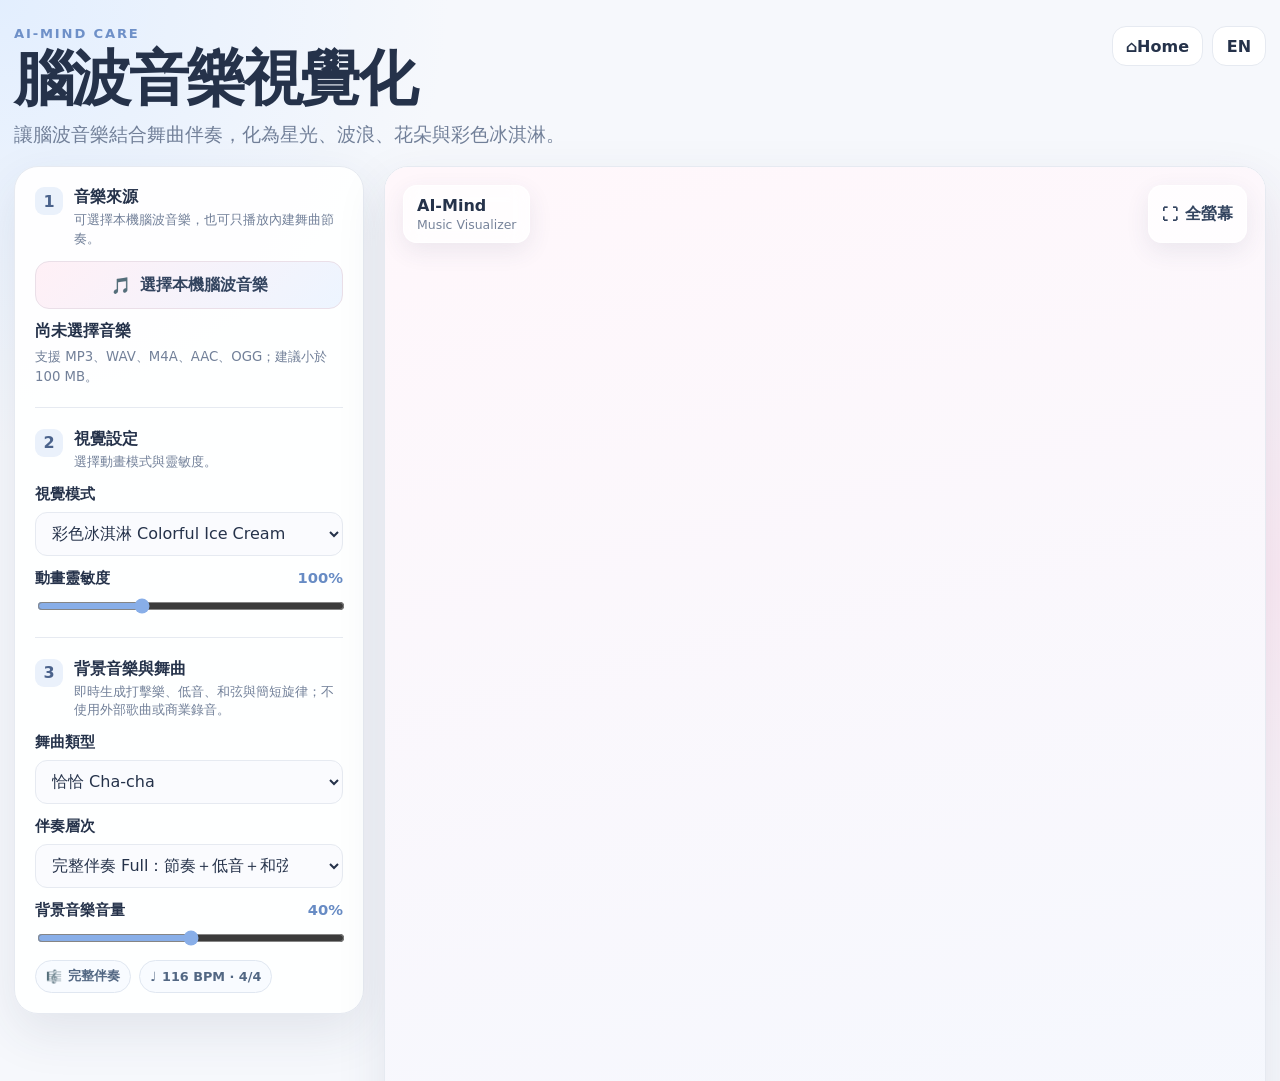
==== commit 6cb5bd4d: "Add files via upload" ====
--- a/index.html
+++ b/index.html
@@ -7,7 +7,7 @@
 <meta name="description" content="AI-Mind Music Visualizer：本機腦波音樂與瀏覽器合成舞曲節奏視覺化。">
 <meta http-equiv="Content-Security-Policy"
       content="default-src 'self' blob: data:; connect-src 'none'; img-src 'self' blob: data:; media-src 'self' blob: data:; style-src 'unsafe-inline'; script-src 'unsafe-inline'; object-src 'none'; base-uri 'none'; form-action 'none'">
-<title>AI-Mind Music Visualizer V2.3</title>
+<title>AI-Mind Music Visualizer V3.0</title>
 <style>
 :root{
   --bg:#f6f8fc;--surface:#fff;--soft:#fafbfe;--text:#25324a;--muted:#728099;
@@ -33,13 +33,13 @@
 .brand{margin:0 0 6px;color:#6e90c8;font-weight:850;font-size:.82rem;letter-spacing:.14em;text-transform:uppercase}
 h1{margin:0;font-size:clamp(2rem,4.7vw,4rem);line-height:1.05;letter-spacing:-.045em}
 .lead{margin:12px 0 0;color:var(--muted);font-size:clamp(1rem,1.8vw,1.17rem)}
-.lang-btn,.file-btn,.primary,.secondary,.stage-btn{
+.home-btn,.lang-btn,.file-btn,.primary,.secondary,.stage-btn{
   border:0;border-radius:14px;cursor:pointer;font-weight:780;transition:.16s ease
 }
-.lang-btn:hover,.file-btn:hover,.primary:hover,.secondary:hover,.stage-btn:hover{transform:translateY(-1px)}
-.lang-btn{min-width:54px;min-height:40px;color:var(--text);background:#fff;border:1px solid var(--line)}
-.privacy{display:flex;gap:12px;align-items:flex-start;margin-bottom:18px;padding:14px 16px;border-radius:17px;background:#f4fbf9;border:1px solid #dceae5}
-.privacy strong{display:block;margin-bottom:3px}.privacy p{margin:0;color:#61736d;line-height:1.5}
+.home-btn:hover,.lang-btn:hover,.file-btn:hover,.primary:hover,.secondary:hover,.stage-btn:hover{transform:translateY(-1px)}
+.top-actions{display:flex;align-items:center;gap:9px}
+.home-btn,.lang-btn{display:inline-flex;align-items:center;justify-content:center;min-height:40px;padding:0 13px;color:var(--text);background:#fff;border:1px solid var(--line);text-decoration:none}
+.lang-btn{min-width:54px}
 .workspace{display:grid;grid-template-columns:minmax(300px,350px) minmax(0,1fr);gap:20px;align-items:start}
 .card{background:rgba(255,255,255,.95);border:1px solid var(--line);border-radius:24px;box-shadow:var(--shadow)}
 .controls{padding:20px}
@@ -69,8 +69,16 @@
 .stage-brand{padding:10px 13px;border-radius:14px;background:rgba(255,255,255,.76);border:1px solid rgba(255,255,255,.88);box-shadow:0 8px 24px rgba(53,70,102,.09);backdrop-filter:blur(10px)}
 .stage-brand strong,.stage-brand span{display:block}.stage-brand span{margin-top:2px;color:#77839a;font-size:.78rem}
 .stage-btn{display:inline-flex;align-items:center;gap:7px;min-height:40px;padding:0 13px;color:#33445f;background:rgba(255,255,255,.78);border:1px solid rgba(255,255,255,.9);box-shadow:0 8px 24px rgba(53,70,102,.09);pointer-events:auto}
-.hint{position:absolute;left:50%;bottom:20px;transform:translateX(-50%);max-width:calc(100% - 40px);margin:0;padding:10px 15px;border-radius:999px;background:rgba(255,255,255,.78);border:1px solid rgba(255,255,255,.92);color:#66738a;text-align:center;box-shadow:0 8px 24px rgba(53,70,102,.07);backdrop-filter:blur(10px);transition:opacity .2s}
+.hint{position:absolute;left:50%;bottom:98px;transform:translateX(-50%);max-width:calc(100% - 40px);margin:0;padding:10px 15px;border-radius:999px;background:rgba(255,255,255,.78);border:1px solid rgba(255,255,255,.92);color:#66738a;text-align:center;box-shadow:0 8px 24px rgba(53,70,102,.07);backdrop-filter:blur(10px);transition:opacity .2s}
 .stage.playing .hint{opacity:0}
+.stage-privacy{
+  position:absolute;left:18px;right:18px;bottom:16px;display:flex;align-items:flex-start;gap:10px;
+  padding:11px 13px;border:1px solid rgba(212,231,226,.92);border-radius:15px;
+  color:#526b65;background:rgba(247,252,250,.88);box-shadow:0 8px 24px rgba(53,70,102,.07);
+  backdrop-filter:blur(10px);-webkit-backdrop-filter:blur(10px)
+}
+.stage-privacy strong{display:block;margin-bottom:2px;font-size:.86rem}
+.stage-privacy p{margin:0;font-size:.78rem;line-height:1.45}
 .player{padding:18px 20px 20px;border-top:1px solid var(--line);background:#fff}
 .transport{display:flex;gap:10px;flex-wrap:wrap}
 .primary,.secondary{display:inline-flex;align-items:center;justify-content:center;gap:8px;min-height:46px;padding:0 18px}
@@ -88,14 +96,9 @@
   .page{width:min(100% - 18px,1280px);padding-top:18px}.topbar{gap:10px}
   h1{font-size:clamp(2rem,10vw,3rem)}.lead{line-height:1.55}.card{border-radius:18px}.controls{padding:16px}
   .stage,canvas{min-height:430px}.stage-head{inset:12px 12px auto}.stage-btn span:last-child{display:none}
-  .hint{bottom:14px;border-radius:16px;font-size:.86rem}.transport{display:grid;grid-template-columns:1fr}.primary,.secondary{width:100%}
-}
-
-.version-proof{
-  display:inline-flex;align-items:center;gap:7px;margin-top:12px;padding:7px 11px;
-  border:1px solid #dfe7f3;border-radius:999px;background:#fff;color:#526784;
-  font-size:.82rem;font-weight:780;box-shadow:0 6px 18px rgba(53,70,102,.07)
-}
+  .hint{bottom:112px;border-radius:16px;font-size:.86rem}.stage-privacy{left:12px;right:12px;bottom:12px;padding:9px 10px}.stage-privacy p{font-size:.72rem}.transport{display:grid;grid-template-columns:1fr}.primary,.secondary{width:100%}
+}
+
 
 </style>
 </head>
@@ -103,20 +106,15 @@
 <main class="page">
   <header class="topbar">
     <div>
-      <p class="brand">AI-Mind Care · V2.3</p>
+      <p class="brand">AI-Mind Care</p>
       <h1 id="title">腦波音樂視覺化</h1>
-      <p class="lead" id="subtitle">讓腦波音樂結合舞曲伴奏，化為星光、波浪、花朵與彩色冰淇淋。</p><div class="version-proof">🍦 彩色冰淇淋 · 💃 恰恰 · V2.3</div>
+      <p class="lead" id="subtitle">讓腦波音樂結合舞曲伴奏，化為星光、波浪、花朵與彩色冰淇淋。</p>
     </div>
-    <button id="langBtn" class="lang-btn" type="button">EN</button>
+    <div class="top-actions">
+      <a id="homeBtn" class="home-btn" href="https://www.hyloveclub.com" aria-label="Home">⌂ <span>Home</span></a>
+      <button id="langBtn" class="lang-btn" type="button">EN</button>
+    </div>
   </header>
-
-  <section class="privacy">
-    <span aria-hidden="true">🔒</span>
-    <div>
-      <strong id="privacyTitle">本機隱私模式</strong>
-      <p id="privacyText">音樂只在您的瀏覽器中播放與分析，不會上傳、儲存或提供給第三方。</p>
-    </div>
-  </section>
 
   <section class="workspace">
     <aside class="card controls">
@@ -134,7 +132,7 @@
 
       <div class="section-title">
         <span class="n">2</span>
-        <div><strong id="visualTitle">視覺設定</strong><small id="visualHelp">選擇動畫與情緒色彩。</small></div>
+        <div><strong id="visualTitle">視覺設定</strong><small id="visualHelp">選擇動畫模式與靈敏度。</small></div>
       </div>
 
       <label class="field">
@@ -144,14 +142,10 @@
           <option value="waves">療癒波浪 Healing Waves</option>
           <option value="bloom">綻放光影 Blooming Light</option>
           <option value="icecream" selected>彩色冰淇淋 Colorful Ice Cream</option>
+          <option value="others">其他 Others</option>
         </select>
       </label>
 
-      <label class="field">
-        <span><span id="emotionLabel">情緒值</span><output id="emotionValue">0</output></span>
-        <input id="emotionRange" type="range" min="-6" max="6" step="1" value="0">
-        <small id="emotionName">平衡・白色桔梗</small>
-      </label>
 
       <label class="field">
         <span><span id="sensitivityLabel">動畫靈敏度</span><output id="sensitivityValue">100%</output></span>
@@ -212,6 +206,13 @@
           <button id="fullscreenBtn" class="stage-btn" type="button"><span>⛶</span><span id="fullscreenText">全螢幕</span></button>
         </div>
         <p id="hint" class="hint">彩色冰淇淋＋恰恰完整背景音樂已準備完成，按下播放</p>
+        <div class="stage-privacy">
+          <span aria-hidden="true">🔒</span>
+          <div>
+            <strong id="privacyTitle">本機隱私模式</strong>
+            <p id="privacyText">音樂只在您的瀏覽器中播放與分析，不會上傳、儲存或提供給第三方。</p>
+          </div>
+        </div>
       </section>
 
       <div class="player">
@@ -245,7 +246,7 @@
     privacyTitle:"本機隱私模式",privacyText:"音樂只在您的瀏覽器中播放與分析，不會上傳、儲存或提供給第三方。",
     sourceTitle:"音樂來源",sourceHelp:"可選擇本機腦波音樂，也可只播放內建舞曲節奏。",
     chooseText:"選擇本機腦波音樂",noFile:"尚未選擇音樂",fileHelp:"支援 MP3、WAV、M4A、AAC、OGG；建議小於 100 MB。",
-    visualTitle:"視覺設定",visualHelp:"選擇動畫與情緒色彩。",visualModeLabel:"視覺模式",emotionLabel:"情緒值",sensitivityLabel:"動畫靈敏度",
+    visualTitle:"視覺設定",visualHelp:"選擇動畫模式與靈敏度。",visualModeLabel:"視覺模式",sensitivityLabel:"動畫靈敏度",
     rhythmTitle:"背景音樂與舞曲",rhythmHelp:"即時生成打擊樂、低音、和弦與簡短旋律；不使用外部歌曲或商業錄音。",rhythmStyleLabel:"舞曲類型",arrangementLabel:"伴奏層次",rhythmVolumeLabel:"背景音樂音量",
     fullscreen:"全螢幕",exitFullscreen:"離開全螢幕",hint:"彩色冰淇淋＋恰恰完整背景音樂已準備完成，按下播放",play:"播放",playBackground:"播放背景音樂",playMixed:"播放腦波音樂＋背景音樂",playBrainwave:"播放腦波音樂",pause:"暫停",restart:"重新開始",
     ready:"請選擇本機音樂或背景音樂。",loaded:"腦波音樂已在本機載入，沒有上傳。",playing:"正在播放腦波音樂與背景伴奏。",
@@ -257,7 +258,7 @@
     privacyTitle:"Local Privacy Mode",privacyText:"Your music is played and analyzed only in your browser. It is not uploaded, stored, or shared.",
     sourceTitle:"Music Source",sourceHelp:"Choose local brainwave music or use a built-in dance rhythm by itself.",
     chooseText:"Choose Local Brainwave Music",noFile:"No music selected",fileHelp:"Supports MP3, WAV, M4A, AAC, and OGG; under 100 MB recommended.",
-    visualTitle:"Visual Settings",visualHelp:"Choose an animation and emotion palette.",visualModeLabel:"Visual Mode",emotionLabel:"Emotion",sensitivityLabel:"Visual Sensitivity",
+    visualTitle:"Visual Settings",visualHelp:"Choose a visual mode and sensitivity.",visualModeLabel:"Visual Mode",sensitivityLabel:"Visual Sensitivity",
     rhythmTitle:"Background Music & Dance",rhythmHelp:"Generates percussion, bass, chords, and a short melody live in the browser, without external songs or commercial recordings.",rhythmStyleLabel:"Dance Style",arrangementLabel:"Arrangement",rhythmVolumeLabel:"Background Music Volume",
     fullscreen:"Full Screen",exitFullscreen:"Exit Full Screen",hint:"Colorful Ice Cream and full Cha-cha accompaniment are ready",play:"Play",playBackground:"Play Background Music",playMixed:"Play Brainwave + Background",playBrainwave:"Play Brainwave Music",pause:"Pause",restart:"Restart",
     ready:"Choose local brainwave music or a background style.",loaded:"Brainwave music loaded locally. Nothing was uploaded.",playing:"Playing brainwave music with background accompaniment.",
@@ -266,21 +267,8 @@
   }
 };
 
-const emotions=[
-  {v:-6,zh:"極度不喜歡・雪滴花",en:"Extreme Dislike · Snowdrop",c:["#9ca9bd","#cbd6e3","#eef4f8"]},
-  {v:-5,zh:"非常不喜歡・勿忘我",en:"Strong Dislike · Forget-me-not",c:["#9faee8","#c9d2ff","#eef0ff"]},
-  {v:-4,zh:"很不喜歡・洋甘菊",en:"Dislike · Chamomile",c:["#aa9cd3","#d7cff0","#f3effb"]},
-  {v:-3,zh:"不喜歡・薰衣草",en:"Mild Dislike · Lavender",c:["#9c89d8","#d5c8f4","#f2edff"]},
-  {v:-2,zh:"有點不喜歡・蒲公英",en:"Slight Dislike · Dandelion",c:["#79abc1","#bfe1ea","#eff9fb"]},
-  {v:-1,zh:"略有保留・滿天星",en:"Reserved · Baby's Breath",c:["#78b39d","#c2e4d7","#effaf6"]},
-  {v:0,zh:"平衡・白色桔梗",en:"Balanced · White Lisianthus",c:["#9ab1c2","#d8e3eb","#ffffff"]},
-  {v:1,zh:"微微喜歡・小雛菊",en:"Slightly Positive · Daisy",c:["#b8cb7e","#e2eab5","#fbf9d8"]},
-  {v:2,zh:"有點喜歡・粉紅康乃馨",en:"Positive · Pink Carnation",c:["#e69ab7","#f5c8d8","#fff0f5"]},
-  {v:3,zh:"喜歡・鬱金香",en:"Like · Tulip",c:["#ed9d7e","#f6c8b5","#fff1e9"]},
-  {v:4,zh:"很喜歡・向日葵",en:"Strong Like · Sunflower",c:["#e9b84b","#f7dc92","#fff6cf"]},
-  {v:5,zh:"非常喜歡・牡丹",en:"Very Strong Like · Peony",c:["#dc83ad","#f3bfd5","#fff0f7"]},
-  {v:6,zh:"極度喜歡・百合",en:"Extreme Like · Lily",c:["#dec18b","#f2dfb6","#fff9e5"]}
-];
+const palette=["#8fb9ff","#f2bfd5","#fff8e8"];
+const visualColors=["#ff9fc5","#ffd166","#83d9c4","#8db9ff","#c8a7ff","#ffb18a","#86c8e8"];
 
 const rhythmConfigs={
   quickwaltz:{bpm:168,meter:"3/4",steps:12,kick:[0],click:[4,8],shake:[2,6,10],bass:[0],chord:[4,8],lead:[2,6,10],progression:[[60,"maj"],[65,"maj"],[67,"dom"],[60,"maj"]],motif:[0,4,7,9,7,4],chordDur:.24},
@@ -299,23 +287,18 @@
 
 const canvas=$("canvas"),ctx=canvas.getContext("2d",{alpha:false}),audio=$("audio"),stage=$("stage");
 let lang="zh",objectUrl=null,hasFile=false,session=false,audioCtx=null,analyser=null,sourceNode=null,musicGain=null,rhythmGain=null,mixGain=null,compressor=null,freqData=null,timeData=null;
-let palette=emotions[6].c,stars=[],sprinkles=[],animId=null,lastFrame=performance.now(),timer=null,step=0,bar=0,nextTime=0;
+let stars=[],sprinkles=[],animId=null,lastFrame=performance.now(),timer=null,step=0,bar=0,nextTime=0;
 
 function t(k){return texts[lang][k]||k}
 function setText(){
-  ["title","subtitle","privacyTitle","privacyText","sourceTitle","sourceHelp","chooseText","fileHelp","visualTitle","visualHelp","visualModeLabel","emotionLabel","sensitivityLabel","rhythmTitle","rhythmHelp","rhythmStyleLabel","arrangementLabel","rhythmVolumeLabel"].forEach(id=>$(id).textContent=t(id));
+  ["title","subtitle","privacyTitle","privacyText","sourceTitle","sourceHelp","chooseText","fileHelp","visualTitle","visualHelp","visualModeLabel","sensitivityLabel","rhythmTitle","rhythmHelp","rhythmStyleLabel","arrangementLabel","rhythmVolumeLabel"].forEach(id=>$(id).textContent=t(id));
   $("langBtn").textContent=lang==="zh"?"EN":"中";
   $("fullscreenText").textContent=document.fullscreenElement?t("exitFullscreen"):t("fullscreen");
   $("restartText").textContent=t("restart");$("hint").textContent=t("hint");
-  updatePlayUI();updateEmotion();
+  updatePlayUI();
   if(!hasFile)$("fileName").textContent=t("noFile");
 }
 function setStatus(k,error=false){$("status").textContent=t(k);$("status").classList.toggle("error",error)}
-function updateEmotion(){
-  const e=emotions.find(x=>x.v===Number($("emotionRange").value))||emotions[6];
-  palette=e.c;$("emotionValue").value=e.v;$("emotionName").textContent=lang==="zh"?e.zh:e.en;
-  document.documentElement.style.setProperty("--accent",e.c[0]);document.documentElement.style.setProperty("--accent2",e.c[1]);
-}
 function updatePlayUI(){
   $("playIcon").textContent=session?"⏸":"▶";
   if(session){
@@ -506,9 +489,74 @@
     ctx.save();ctx.translate(s.x,s.y);ctx.rotate(s.rot);ctx.strokeStyle=s.c;ctx.lineWidth=3;ctx.beginPath();ctx.moveTo(-4,0);ctx.lineTo(4,0);ctx.stroke();ctx.restore()}
   if(sprinkles.length>220)sprinkles.splice(0,sprinkles.length-220)
 }
+
+function drawOthers(w,h,m,time){
+  const bg=ctx.createLinearGradient(0,0,w,h);
+  bg.addColorStop(0,"#fffafd");
+  bg.addColorStop(.5,"#f2f8ff");
+  bg.addColorStop(1,"#fffbea");
+  ctx.fillStyle=bg;ctx.fillRect(0,0,w,h);
+
+  ctx.save();
+  ctx.globalCompositeOperation="multiply";
+  const cx=w/2,cy=h/2;
+
+  for(let i=0;i<18;i++){
+    const angle=time*.00018*(i%2?1:-1)+i*.72;
+    const orbit=Math.min(w,h)*(.10+(i%6)*.055);
+    const pulse=1+m.low*.9+Math.sin(time*.0015+i)*.08;
+    const x=cx+Math.cos(angle)*orbit;
+    const y=cy+Math.sin(angle*1.17)*orbit*.66;
+    const radius=(14+(i%5)*8+m.mid*24)*pulse;
+    const color=visualColors[i%visualColors.length];
+    const glow=ctx.createRadialGradient(x-radius*.25,y-radius*.28,2,x,y,radius);
+    glow.addColorStop(0,"rgba(255,255,255,.92)");
+    glow.addColorStop(.18,rgba(color,.62));
+    glow.addColorStop(1,rgba(color,.06));
+    ctx.fillStyle=glow;
+    ctx.beginPath();ctx.arc(x,y,radius,0,Math.PI*2);ctx.fill();
+  }
+
+  ctx.globalCompositeOperation="screen";
+  ctx.lineCap="round";
+  for(let line=0;line<6;line++){
+    const color=visualColors[(line+2)%visualColors.length];
+    ctx.beginPath();
+    for(let x=-20;x<=w+20;x+=12){
+      const y=h*(.22+line*.11)
+        +Math.sin(x*.009+time*.0014+line)* (16+m.low*44)
+        +Math.cos(x*.004-time*.0008+line*.8)*(10+m.high*28);
+      x===-20?ctx.moveTo(x,y):ctx.lineTo(x,y);
+    }
+    ctx.strokeStyle=rgba(color,.24+m.energy*.18);
+    ctx.lineWidth=3+m.mid*4;
+    ctx.shadowBlur=18+m.energy*24;
+    ctx.shadowColor=color;
+    ctx.stroke();
+  }
+
+  ctx.translate(cx,cy);
+  for(let i=0;i<7;i++){
+    const sides=3+(i%4);
+    const radius=34+i*18+m.high*34;
+    ctx.save();
+    ctx.rotate(time*.00012*(i%2?1:-1)+i);
+    ctx.strokeStyle=rgba(visualColors[i%visualColors.length],.28+m.energy*.18);
+    ctx.lineWidth=2+m.mid*3;
+    ctx.beginPath();
+    for(let p=0;p<sides;p++){
+      const a=Math.PI*2*p/sides;
+      const x=Math.cos(a)*radius,y=Math.sin(a)*radius;
+      p===0?ctx.moveTo(x,y):ctx.lineTo(x,y);
+    }
+    ctx.closePath();ctx.stroke();ctx.restore();
+  }
+  ctx.restore();
+}
+
 function animate(now){
   resize();const r=canvas.getBoundingClientRect(),dt=Math.min(.05,(now-lastFrame)/1000);lastFrame=now;const m=metrics(),mode=$("visualMode").value;
-  if(mode==="waves")drawWaves(r.width,r.height,m,now);else if(mode==="bloom")drawBloom(r.width,r.height,m,now);else if(mode==="icecream")drawIceCream(r.width,r.height,m,now);else drawStars(r.width,r.height,m,dt,now);
+  if(mode==="waves")drawWaves(r.width,r.height,m,now);else if(mode==="bloom")drawBloom(r.width,r.height,m,now);else if(mode==="icecream")drawIceCream(r.width,r.height,m,now);else if(mode==="others")drawOthers(r.width,r.height,m,now);else drawStars(r.width,r.height,m,dt,now);
   animId=requestAnimationFrame(animate)
 }
 
@@ -530,7 +578,7 @@
 
 $("musicFile").addEventListener("change",e=>handleFile(e.target.files&&e.target.files[0]));
 $("playBtn").addEventListener("click",toggle);$("restartBtn").addEventListener("click",restart);$("fullscreenBtn").addEventListener("click",fullscreen);
-$("seek").addEventListener("input",seek);$("emotionRange").addEventListener("input",updateEmotion);
+$("seek").addEventListener("input",seek);
 $("sensitivityRange").addEventListener("input",()=>{$("sensitivityValue").value=$("sensitivityRange").value+"%"});
 $("rhythmVolume").addEventListener("input",()=>{$("rhythmVolumeValue").value=$("rhythmVolume").value+"%";if(rhythmGain&&audioCtx)rhythmGain.gain.setTargetAtTime(Number($("rhythmVolume").value)/100,audioCtx.currentTime,.02)});
 $("rhythmStyle").addEventListener("change",()=>{updateAvailable();updateStyleInfo();if(session)startRhythm();else if(!hasFile)setStatus($("rhythmStyle").value==="none"?"ready":"rhythmOnly")});
@@ -541,7 +589,7 @@
 document.addEventListener("fullscreenchange",()=>{$("fullscreenText").textContent=document.fullscreenElement?t("exitFullscreen"):t("fullscreen");setTimeout(resize,60)});
 window.addEventListener("resize",resize);window.addEventListener("pagehide",()=>{stopSession(false);releaseUrl();if(animId)cancelAnimationFrame(animId);if(audioCtx&&audioCtx.state!=="closed")audioCtx.close().catch(()=>{})});
 
-$("sensitivityValue").value="100%";$("rhythmVolumeValue").value="40%";updateEmotion();updateAvailable();setText();updateStyleInfo();resize();animId=requestAnimationFrame(animate);
+$("sensitivityValue").value="100%";$("rhythmVolumeValue").value="40%";updateAvailable();setText();updateStyleInfo();resize();animId=requestAnimationFrame(animate);
 </script>
 </body>
 </html>
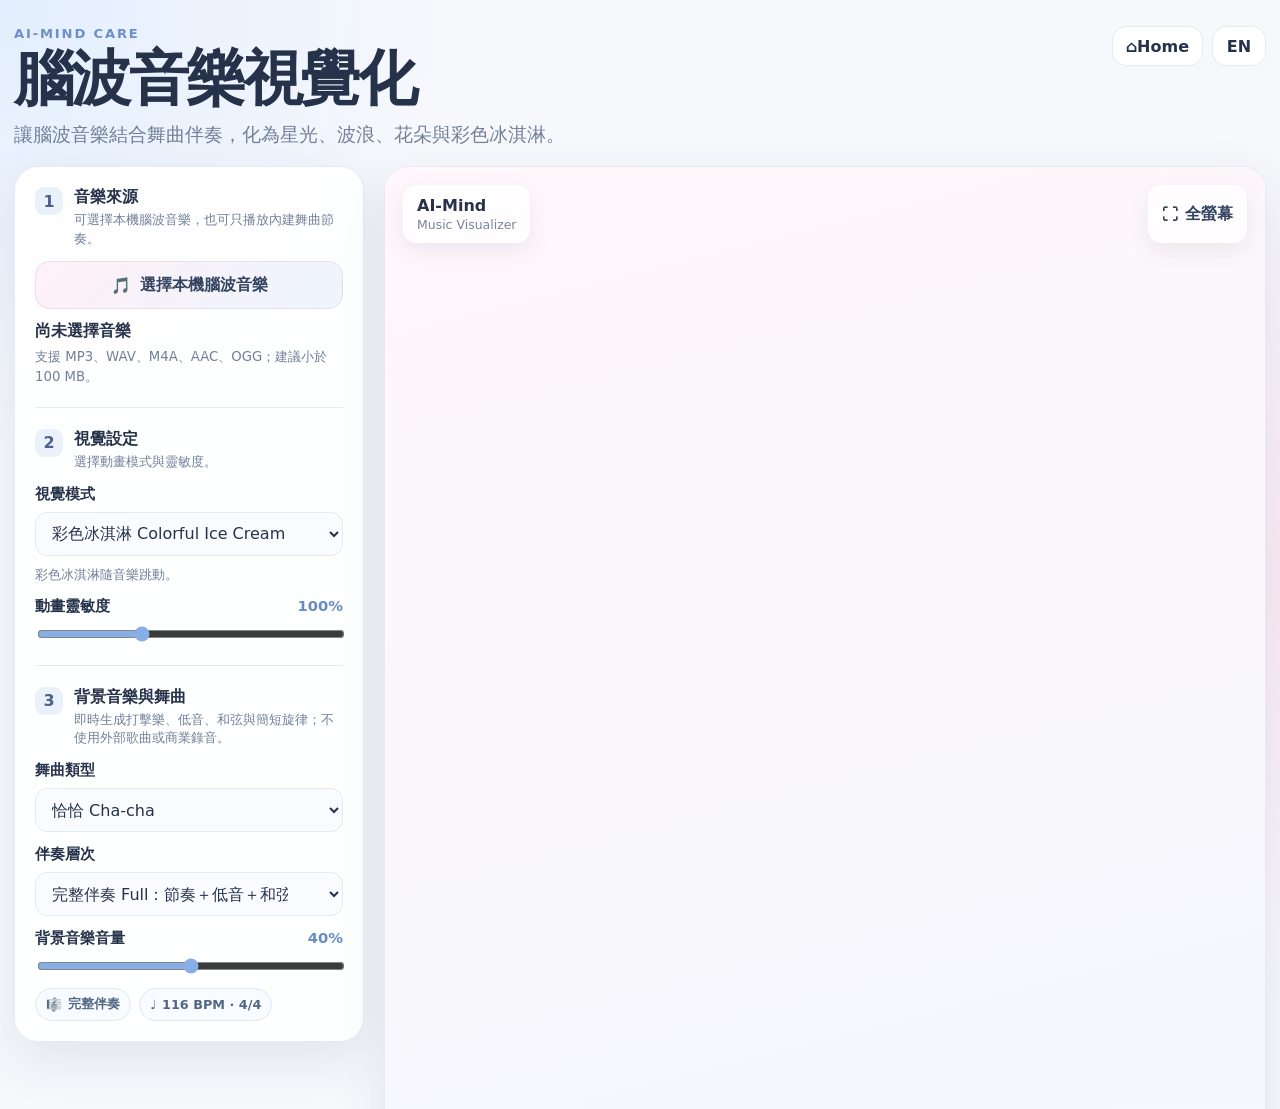
==== commit 50daf73e: "Add files via upload" ====
--- a/index.html
+++ b/index.html
@@ -7,7 +7,7 @@
 <meta name="description" content="AI-Mind Music Visualizer：本機腦波音樂與瀏覽器合成舞曲節奏視覺化。">
 <meta http-equiv="Content-Security-Policy"
       content="default-src 'self' blob: data:; connect-src 'none'; img-src 'self' blob: data:; media-src 'self' blob: data:; style-src 'unsafe-inline'; script-src 'unsafe-inline'; object-src 'none'; base-uri 'none'; form-action 'none'">
-<title>AI-Mind Music Visualizer V3.0</title>
+<title>AI-Mind Music Visualizer V3.1</title>
 <style>
 :root{
   --bg:#f6f8fc;--surface:#fff;--soft:#fafbfe;--text:#25324a;--muted:#728099;
@@ -61,7 +61,30 @@
 .field output{color:#678bc4}
 select{width:100%;min-height:44px;padding:0 38px 0 12px;color:var(--text);background:var(--soft);border:1px solid var(--line);border-radius:12px}
 input[type=range]{width:100%}
+
 .field small{line-height:1.4}
+.mode-description{
+  display:block;min-height:1.35em;margin-top:2px;color:#64748b;font-size:.81rem;line-height:1.45
+}
+.custom-panel{
+  display:grid;gap:9px;margin-top:12px;padding:12px;border:1px solid #e3e8f1;
+  border-radius:14px;background:#fafcff
+}
+.custom-panel[hidden]{display:none}
+.custom-panel label{font-size:.86rem;font-weight:760}
+.custom-row{display:grid;grid-template-columns:minmax(0,1fr) auto;gap:8px}
+.custom-input{
+  min-width:0;min-height:42px;padding:0 12px;color:var(--text);background:#fff;
+  border:1px solid var(--line);border-radius:11px
+}
+.custom-apply{
+  min-height:42px;padding:0 14px;border:0;border-radius:11px;cursor:pointer;
+  color:#33445f;font-weight:780;background:linear-gradient(135deg,#ffe7f1,#e3efff)
+}
+.custom-status{min-height:1.3em;margin:0;color:#62728b;font-size:.8rem;line-height:1.4}
+.custom-status.error{color:#b65061}
+.custom-examples{margin:0;color:#7a879b;font-size:.75rem;line-height:1.45}
+
 .main{overflow:hidden}
 .stage{position:relative;min-height:590px;background:#f8faff;overflow:hidden;isolation:isolate}
 canvas{display:block;width:100%;height:100%;min-height:590px}
@@ -142,9 +165,22 @@
           <option value="waves">療癒波浪 Healing Waves</option>
           <option value="bloom">綻放光影 Blooming Light</option>
           <option value="icecream" selected>彩色冰淇淋 Colorful Ice Cream</option>
-          <option value="others">其他 Others</option>
+          <option value="abstract">抽象幾何 Abstract Geometry</option>
+          <option value="custom">其他 Others（自訂 Custom）</option>
         </select>
+        <small id="visualDescription" class="mode-description">彩色冰淇淋隨音樂跳動。</small>
       </label>
+
+      <div id="customPanel" class="custom-panel" hidden>
+        <label id="customPromptLabel" for="customPrompt">輸入想顯示的安全主題</label>
+        <div class="custom-row">
+          <input id="customPrompt" class="custom-input" type="text" maxlength="40"
+                 placeholder="例如：愛心、彩虹、泡泡、雪花">
+          <button id="customApply" class="custom-apply" type="button">顯示</button>
+        </div>
+        <p id="customStatus" class="custom-status" role="status" aria-live="polite"></p>
+        <p id="customExamples" class="custom-examples">支援：愛心、彩虹、泡泡、雪花、音符、花朵、海洋、煙火、星空、蝴蝶、雲朵、光芒。</p>
+      </div>
 
 
       <label class="field">
@@ -246,7 +282,7 @@
     privacyTitle:"本機隱私模式",privacyText:"音樂只在您的瀏覽器中播放與分析，不會上傳、儲存或提供給第三方。",
     sourceTitle:"音樂來源",sourceHelp:"可選擇本機腦波音樂，也可只播放內建舞曲節奏。",
     chooseText:"選擇本機腦波音樂",noFile:"尚未選擇音樂",fileHelp:"支援 MP3、WAV、M4A、AAC、OGG；建議小於 100 MB。",
-    visualTitle:"視覺設定",visualHelp:"選擇動畫模式與靈敏度。",visualModeLabel:"視覺模式",sensitivityLabel:"動畫靈敏度",
+    visualTitle:"視覺設定",visualHelp:"選擇動畫模式與靈敏度。",visualModeLabel:"視覺模式",sensitivityLabel:"動畫靈敏度",customPromptLabel:"輸入想顯示的安全主題",customApply:"顯示",customPlaceholder:"例如：愛心、彩虹、泡泡、雪花",customExamples:"支援：愛心、彩虹、泡泡、雪花、音符、花朵、海洋、煙火、星空、蝴蝶、雲朵、光芒。",customUnable:"無法顯示",customEmpty:"請先輸入想顯示的主題。",
     rhythmTitle:"背景音樂與舞曲",rhythmHelp:"即時生成打擊樂、低音、和弦與簡短旋律；不使用外部歌曲或商業錄音。",rhythmStyleLabel:"舞曲類型",arrangementLabel:"伴奏層次",rhythmVolumeLabel:"背景音樂音量",
     fullscreen:"全螢幕",exitFullscreen:"離開全螢幕",hint:"彩色冰淇淋＋恰恰完整背景音樂已準備完成，按下播放",play:"播放",playBackground:"播放背景音樂",playMixed:"播放腦波音樂＋背景音樂",playBrainwave:"播放腦波音樂",pause:"暫停",restart:"重新開始",
     ready:"請選擇本機音樂或背景音樂。",loaded:"腦波音樂已在本機載入，沒有上傳。",playing:"正在播放腦波音樂與背景伴奏。",
@@ -258,7 +294,7 @@
     privacyTitle:"Local Privacy Mode",privacyText:"Your music is played and analyzed only in your browser. It is not uploaded, stored, or shared.",
     sourceTitle:"Music Source",sourceHelp:"Choose local brainwave music or use a built-in dance rhythm by itself.",
     chooseText:"Choose Local Brainwave Music",noFile:"No music selected",fileHelp:"Supports MP3, WAV, M4A, AAC, and OGG; under 100 MB recommended.",
-    visualTitle:"Visual Settings",visualHelp:"Choose a visual mode and sensitivity.",visualModeLabel:"Visual Mode",sensitivityLabel:"Visual Sensitivity",
+    visualTitle:"Visual Settings",visualHelp:"Choose a visual mode and sensitivity.",visualModeLabel:"Visual Mode",sensitivityLabel:"Visual Sensitivity",customPromptLabel:"Enter a safe visual theme",customApply:"Display",customPlaceholder:"Examples: hearts, rainbow, bubbles, snow",customExamples:"Supported: hearts, rainbow, bubbles, snow, music notes, flowers, ocean, fireworks, stars, butterflies, clouds, and light.",customUnable:"Unable to display",customEmpty:"Enter a visual theme first.",
     rhythmTitle:"Background Music & Dance",rhythmHelp:"Generates percussion, bass, chords, and a short melody live in the browser, without external songs or commercial recordings.",rhythmStyleLabel:"Dance Style",arrangementLabel:"Arrangement",rhythmVolumeLabel:"Background Music Volume",
     fullscreen:"Full Screen",exitFullscreen:"Exit Full Screen",hint:"Colorful Ice Cream and full Cha-cha accompaniment are ready",play:"Play",playBackground:"Play Background Music",playMixed:"Play Brainwave + Background",playBrainwave:"Play Brainwave Music",pause:"Pause",restart:"Restart",
     ready:"Choose local brainwave music or a background style.",loaded:"Brainwave music loaded locally. Nothing was uploaded.",playing:"Playing brainwave music with background accompaniment.",
@@ -288,16 +324,101 @@
 const canvas=$("canvas"),ctx=canvas.getContext("2d",{alpha:false}),audio=$("audio"),stage=$("stage");
 let lang="zh",objectUrl=null,hasFile=false,session=false,audioCtx=null,analyser=null,sourceNode=null,musicGain=null,rhythmGain=null,mixGain=null,compressor=null,freqData=null,timeData=null;
 let stars=[],sprinkles=[],animId=null,lastFrame=performance.now(),timer=null,step=0,bar=0,nextTime=0;
+let customTheme="hearts",customDisplayable=true;
 
 function t(k){return texts[lang][k]||k}
 function setText(){
-  ["title","subtitle","privacyTitle","privacyText","sourceTitle","sourceHelp","chooseText","fileHelp","visualTitle","visualHelp","visualModeLabel","sensitivityLabel","rhythmTitle","rhythmHelp","rhythmStyleLabel","arrangementLabel","rhythmVolumeLabel"].forEach(id=>$(id).textContent=t(id));
+  ["title","subtitle","privacyTitle","privacyText","sourceTitle","sourceHelp","chooseText","fileHelp","visualTitle","visualHelp","visualModeLabel","sensitivityLabel","customPromptLabel","customApply","customExamples","rhythmTitle","rhythmHelp","rhythmStyleLabel","arrangementLabel","rhythmVolumeLabel"].forEach(id=>$(id).textContent=t(id));
   $("langBtn").textContent=lang==="zh"?"EN":"中";
   $("fullscreenText").textContent=document.fullscreenElement?t("exitFullscreen"):t("fullscreen");
   $("restartText").textContent=t("restart");$("hint").textContent=t("hint");
-  updatePlayUI();
+  $("customPrompt").placeholder=t("customPlaceholder");
+  updatePlayUI();updateVisualModeUI();
   if(!hasFile)$("fileName").textContent=t("noFile");
 }
+
+const customThemes=[
+  {key:"hearts",zh:"愛心",en:"Hearts",aliases:["愛心","心形","心","heart","hearts","love"]},
+  {key:"rainbow",zh:"彩虹",en:"Rainbow",aliases:["彩虹","rainbow"]},
+  {key:"bubbles",zh:"泡泡",en:"Bubbles",aliases:["泡泡","氣泡","气泡","bubble","bubbles"]},
+  {key:"snow",zh:"雪花",en:"Snowflakes",aliases:["雪花","下雪","雪","snow","snowflake","snowflakes"]},
+  {key:"notes",zh:"音符",en:"Music Notes",aliases:["音符","音樂","音乐","music","note","notes"]},
+  {key:"flowers",zh:"花朵",en:"Flowers",aliases:["花朵","花","花瓣","flower","flowers","blossom","petals"]},
+  {key:"ocean",zh:"海洋",en:"Ocean",aliases:["海洋","海浪","大海","ocean","sea","waves"]},
+  {key:"fireworks",zh:"煙火",en:"Fireworks",aliases:["煙火","烟火","煙花","烟花","firework","fireworks"]},
+  {key:"stars",zh:"星空",en:"Stars",aliases:["星空","星星","星辰","star","stars","starlight"]},
+  {key:"butterflies",zh:"蝴蝶",en:"Butterflies",aliases:["蝴蝶","butterfly","butterflies"]},
+  {key:"clouds",zh:"雲朵",en:"Clouds",aliases:["雲朵","云朵","白雲","白云","cloud","clouds"]},
+  {key:"light",zh:"光芒",en:"Light",aliases:["光芒","光線","光线","聖光","圣光","light","rays","glow"]}
+];
+
+const blockedCustomTerms=[
+  "色情","裸照","性器官","仇恨","納粹","纳粹","槍","枪","炸彈","炸弹","毒品","自殺","自杀",
+  "porn","nude","genital","nazi","hate symbol","gun","weapon","bomb","drug","suicide"
+];
+
+const visualDescriptions={
+  zh:{
+    stars:"柔和星光隨音樂流動。",
+    waves:"療癒波浪隨聲音起伏。",
+    bloom:"花形光影隨旋律綻放。",
+    icecream:"彩色冰淇淋隨音樂跳動。",
+    abstract:"彩色光球、流動曲線與幾何圖形。",
+    custom:"輸入安全主題，建立自訂視覺。"
+  },
+  en:{
+    stars:"Soft starlight flows with the music.",
+    waves:"Healing waves move with the sound.",
+    bloom:"Flower-like light blooms with the melody.",
+    icecream:"Colorful ice cream bounces with the music.",
+    abstract:"Colorful orbs, flowing curves, and geometry.",
+    custom:"Enter a safe theme for a custom visual."
+  }
+};
+
+function updateVisualModeUI(){
+  const mode=$("visualMode").value;
+  $("customPanel").hidden=mode!=="custom";
+  $("visualDescription").textContent=visualDescriptions[lang][mode]||"";
+}
+
+function normalizeCustomText(value){
+  return value.trim().toLocaleLowerCase();
+}
+
+function applyCustomTheme(){
+  const raw=$("customPrompt").value;
+  const value=normalizeCustomText(raw);
+  const status=$("customStatus");
+  status.classList.remove("error");
+
+  if(!value){
+    customDisplayable=false;
+    status.textContent=t("customEmpty");
+    status.classList.add("error");
+    return;
+  }
+
+  if(blockedCustomTerms.some(term=>value.includes(term))){
+    customDisplayable=false;
+    status.textContent=t("customUnable");
+    status.classList.add("error");
+    return;
+  }
+
+  const match=customThemes.find(theme=>theme.aliases.some(alias=>value.includes(alias.toLocaleLowerCase())));
+  if(!match){
+    customDisplayable=false;
+    status.textContent=t("customUnable");
+    status.classList.add("error");
+    return;
+  }
+
+  customTheme=match.key;
+  customDisplayable=true;
+  status.textContent=lang==="zh"?`已顯示：${match.zh}`:`Displaying: ${match.en}`;
+}
+
 function setStatus(k,error=false){$("status").textContent=t(k);$("status").classList.toggle("error",error)}
 function updatePlayUI(){
   $("playIcon").textContent=session?"⏸":"▶";
@@ -490,7 +611,7 @@
   if(sprinkles.length>220)sprinkles.splice(0,sprinkles.length-220)
 }
 
-function drawOthers(w,h,m,time){
+function drawAbstract(w,h,m,time){
   const bg=ctx.createLinearGradient(0,0,w,h);
   bg.addColorStop(0,"#fffafd");
   bg.addColorStop(.5,"#f2f8ff");
@@ -554,9 +675,100 @@
   ctx.restore();
 }
 
+
+function drawHeartShape(x,y,size,color,alpha,rotation=0){
+  ctx.save();ctx.translate(x,y);ctx.rotate(rotation);ctx.scale(size/32,size/32);
+  ctx.beginPath();ctx.moveTo(0,9);ctx.bezierCurveTo(-20,-5,-16,-20,-5,-18);
+  ctx.bezierCurveTo(0,-17,4,-13,6,-9);ctx.bezierCurveTo(8,-13,12,-17,17,-18);
+  ctx.bezierCurveTo(29,-20,33,-5,12,10);ctx.lineTo(6,16);ctx.closePath();
+  ctx.fillStyle=rgba(color,alpha);ctx.fill();ctx.restore()
+}
+
+function drawCustom(w,h,m,time){
+  const bg=ctx.createLinearGradient(0,0,w,h);
+  bg.addColorStop(0,"#fffafd");bg.addColorStop(.5,"#f2f8ff");bg.addColorStop(1,"#fffbea");
+  ctx.fillStyle=bg;ctx.fillRect(0,0,w,h);
+
+  if(!customDisplayable){
+    ctx.save();ctx.fillStyle="#7a879b";ctx.textAlign="center";ctx.textBaseline="middle";
+    ctx.font=`700 ${Math.max(20,Math.min(34,w*.035))}px system-ui, sans-serif`;
+    ctx.fillText(lang==="zh"?"無法顯示":"Unable to display",w/2,h/2);ctx.restore();return;
+  }
+
+  const energy=1+m.energy*1.8;
+  ctx.save();ctx.globalCompositeOperation="multiply";
+
+  if(customTheme==="hearts"){
+    for(let i=0;i<22;i++){
+      const x=(i*97+time*.035*(1+i%3))%(w+100)-50;
+      const y=h-((i*73+time*.045*(1+i%4))%(h+120));
+      drawHeartShape(x,y,(14+i%5*5)*energy,visualColors[i%visualColors.length],.34+m.mid*.22,Math.sin(time*.001+i)*.25);
+    }
+  }else if(customTheme==="rainbow"){
+    const cx=w/2,cy=h*.68,maxR=Math.min(w,h)*.48;
+    for(let i=0;i<7;i++){
+      ctx.beginPath();ctx.arc(cx,cy,maxR-i*18-m.low*14,Math.PI,Math.PI*2);
+      ctx.strokeStyle=rgba(visualColors[i],.52);ctx.lineWidth=13+m.mid*7;ctx.stroke();
+    }
+  }else if(customTheme==="bubbles"){
+    for(let i=0;i<34;i++){
+      const r=8+(i%7)*5+m.high*18,x=(i*83+time*.025*(1+i%4))%(w+80)-40;
+      const y=h-((i*61+time*.035*(1+i%3))%(h+100));
+      const g=ctx.createRadialGradient(x-r*.3,y-r*.3,1,x,y,r);
+      g.addColorStop(0,"rgba(255,255,255,.92)");g.addColorStop(.25,rgba(visualColors[i%7],.34));g.addColorStop(1,rgba(visualColors[i%7],.04));
+      ctx.fillStyle=g;ctx.beginPath();ctx.arc(x,y,r,0,Math.PI*2);ctx.fill();
+    }
+  }else if(customTheme==="snow"){
+    ctx.strokeStyle="rgba(112,166,220,.58)";ctx.lineWidth=1.6+m.high*2;
+    for(let i=0;i<38;i++){
+      const x=(i*79+time*.018*(1+i%4))%w,y=(i*57+time*.035*(1+i%3))%h,r=4+(i%5)*2;
+      for(let a=0;a<3;a++){ctx.save();ctx.translate(x,y);ctx.rotate(a*Math.PI/3);ctx.beginPath();ctx.moveTo(-r,0);ctx.lineTo(r,0);ctx.stroke();ctx.restore()}
+    }
+  }else if(customTheme==="notes"){
+    ctx.fillStyle="rgba(100,101,190,.52)";
+    ctx.font=`${28+m.mid*26}px serif`;
+    const symbols=["♪","♫","♩","♬"];
+    for(let i=0;i<24;i++){const x=(i*101+time*.028*(1+i%3))%(w+80)-40,y=h-((i*67+time*.032*(1+i%4))%(h+90));ctx.fillText(symbols[i%4],x,y)}
+  }else if(customTheme==="flowers"){
+    for(let i=0;i<18;i++){
+      const x=(i*109+60)%w,y=h*.18+(i*71+time*.01*(i%3-1))%(h*.7),r=10+(i%5)*4+m.mid*10;
+      ctx.save();ctx.translate(x,y);ctx.rotate(time*.0003*(i%2?1:-1));
+      for(let p=0;p<6;p++){ctx.rotate(Math.PI/3);ctx.fillStyle=rgba(visualColors[(i+p)%7],.38);ctx.beginPath();ctx.ellipse(r,0,r*.9,r*.38,0,0,Math.PI*2);ctx.fill()}
+      ctx.fillStyle="rgba(255,215,92,.72)";ctx.beginPath();ctx.arc(0,0,r*.35,0,Math.PI*2);ctx.fill();ctx.restore();
+    }
+  }else if(customTheme==="ocean"){
+    for(let l=0;l<8;l++){ctx.beginPath();for(let x=-20;x<=w+20;x+=10){const y=h*(.30+l*.075)+Math.sin(x*.011+time*.0015+l)*(14+m.low*44);x===-20?ctx.moveTo(x,y):ctx.lineTo(x,y)}
+      ctx.strokeStyle=rgba(["#4ca6d8","#64c1d5","#7ed3c8","#82b5e8"][l%4],.28+m.energy*.18);ctx.lineWidth=3+m.mid*4;ctx.stroke()}
+  }else if(customTheme==="fireworks"){
+    for(let f=0;f<8;f++){const cx=(f*137+97)%w,cy=h*.18+(f*89)%(h*.58),phase=(time*.001+f*.7)%1,r=(26+phase*85)*(1+m.low*.4);
+      for(let ray=0;ray<16;ray++){const a=Math.PI*2*ray/16;ctx.strokeStyle=rgba(visualColors[(f+ray)%7],.55*(1-phase));ctx.lineWidth=2;
+        ctx.beginPath();ctx.moveTo(cx+Math.cos(a)*r*.35,cy+Math.sin(a)*r*.35);ctx.lineTo(cx+Math.cos(a)*r,cy+Math.sin(a)*r);ctx.stroke()}}
+  }else if(customTheme==="stars"){
+    for(let i=0;i<42;i++){const x=(i*91+time*.012*(1+i%3))%w,y=(i*53+time*.009*(1+i%4))%h,r=3+(i%5)+m.high*8;
+      ctx.save();ctx.translate(x,y);ctx.rotate(time*.0005+i);ctx.fillStyle=rgba(visualColors[i%7],.46);ctx.beginPath();
+      for(let p=0;p<10;p++){const rr=p%2?r*.42:r,a=-Math.PI/2+p*Math.PI/5;const px=Math.cos(a)*rr,py=Math.sin(a)*rr;p===0?ctx.moveTo(px,py):ctx.lineTo(px,py)}
+      ctx.closePath();ctx.fill();ctx.restore()}
+  }else if(customTheme==="butterflies"){
+    for(let i=0;i<20;i++){const x=(i*103+time*.025*(1+i%3))%(w+100)-50,y=h-((i*69+time*.025*(1+i%4))%(h+100)),s=10+(i%5)*3+m.mid*8;
+      ctx.save();ctx.translate(x,y);ctx.rotate(Math.sin(time*.001+i)*.25);ctx.fillStyle=rgba(visualColors[i%7],.42);
+      ctx.beginPath();ctx.ellipse(-s*.45,0,s*.65,s*.42,-.35,0,Math.PI*2);ctx.ellipse(s*.45,0,s*.65,s*.42,.35,0,Math.PI*2);ctx.fill();
+      ctx.strokeStyle="rgba(73,82,111,.45)";ctx.beginPath();ctx.moveTo(0,-s*.45);ctx.lineTo(0,s*.5);ctx.stroke();ctx.restore()}
+  }else if(customTheme==="clouds"){
+    for(let i=0;i<16;i++){const x=(i*127+time*.012*(1+i%3))%(w+160)-80,y=h*.16+(i*79)%(h*.58),s=18+(i%5)*6+m.low*12;
+      ctx.fillStyle=rgba(i%2?"#dbeafe":"#f4dff0",.5);ctx.beginPath();ctx.arc(x-s*.6,y,s*.65,0,Math.PI*2);ctx.arc(x,y-s*.25,s*.85,0,Math.PI*2);ctx.arc(x+s*.7,y,s*.58,0,Math.PI*2);ctx.fill()}
+  }else if(customTheme==="light"){
+    const cx=w/2,cy=h/2;ctx.save();ctx.translate(cx,cy);ctx.globalCompositeOperation="screen";
+    for(let i=0;i<30;i++){ctx.rotate(Math.PI*2/30);const len=Math.min(w,h)*(.18+(i%5)*.035)+m.high*60;
+      const g=ctx.createLinearGradient(0,0,len,0);g.addColorStop(0,"rgba(255,255,255,.85)");g.addColorStop(1,rgba(visualColors[i%7],0));
+      ctx.fillStyle=g;ctx.fillRect(0,-2-m.mid*3,len,4+m.mid*6)}
+    ctx.restore();
+  }
+  ctx.restore();
+}
+
 function animate(now){
   resize();const r=canvas.getBoundingClientRect(),dt=Math.min(.05,(now-lastFrame)/1000);lastFrame=now;const m=metrics(),mode=$("visualMode").value;
-  if(mode==="waves")drawWaves(r.width,r.height,m,now);else if(mode==="bloom")drawBloom(r.width,r.height,m,now);else if(mode==="icecream")drawIceCream(r.width,r.height,m,now);else if(mode==="others")drawOthers(r.width,r.height,m,now);else drawStars(r.width,r.height,m,dt,now);
+  if(mode==="waves")drawWaves(r.width,r.height,m,now);else if(mode==="bloom")drawBloom(r.width,r.height,m,now);else if(mode==="icecream")drawIceCream(r.width,r.height,m,now);else if(mode==="abstract")drawAbstract(r.width,r.height,m,now);else if(mode==="custom")drawCustom(r.width,r.height,m,now);else drawStars(r.width,r.height,m,dt,now);
   animId=requestAnimationFrame(animate)
 }
 
@@ -579,6 +791,9 @@
 $("musicFile").addEventListener("change",e=>handleFile(e.target.files&&e.target.files[0]));
 $("playBtn").addEventListener("click",toggle);$("restartBtn").addEventListener("click",restart);$("fullscreenBtn").addEventListener("click",fullscreen);
 $("seek").addEventListener("input",seek);
+$("visualMode").addEventListener("change",updateVisualModeUI);
+$("customApply").addEventListener("click",applyCustomTheme);
+$("customPrompt").addEventListener("keydown",event=>{if(event.key==="Enter"){event.preventDefault();applyCustomTheme()}});
 $("sensitivityRange").addEventListener("input",()=>{$("sensitivityValue").value=$("sensitivityRange").value+"%"});
 $("rhythmVolume").addEventListener("input",()=>{$("rhythmVolumeValue").value=$("rhythmVolume").value+"%";if(rhythmGain&&audioCtx)rhythmGain.gain.setTargetAtTime(Number($("rhythmVolume").value)/100,audioCtx.currentTime,.02)});
 $("rhythmStyle").addEventListener("change",()=>{updateAvailable();updateStyleInfo();if(session)startRhythm();else if(!hasFile)setStatus($("rhythmStyle").value==="none"?"ready":"rhythmOnly")});
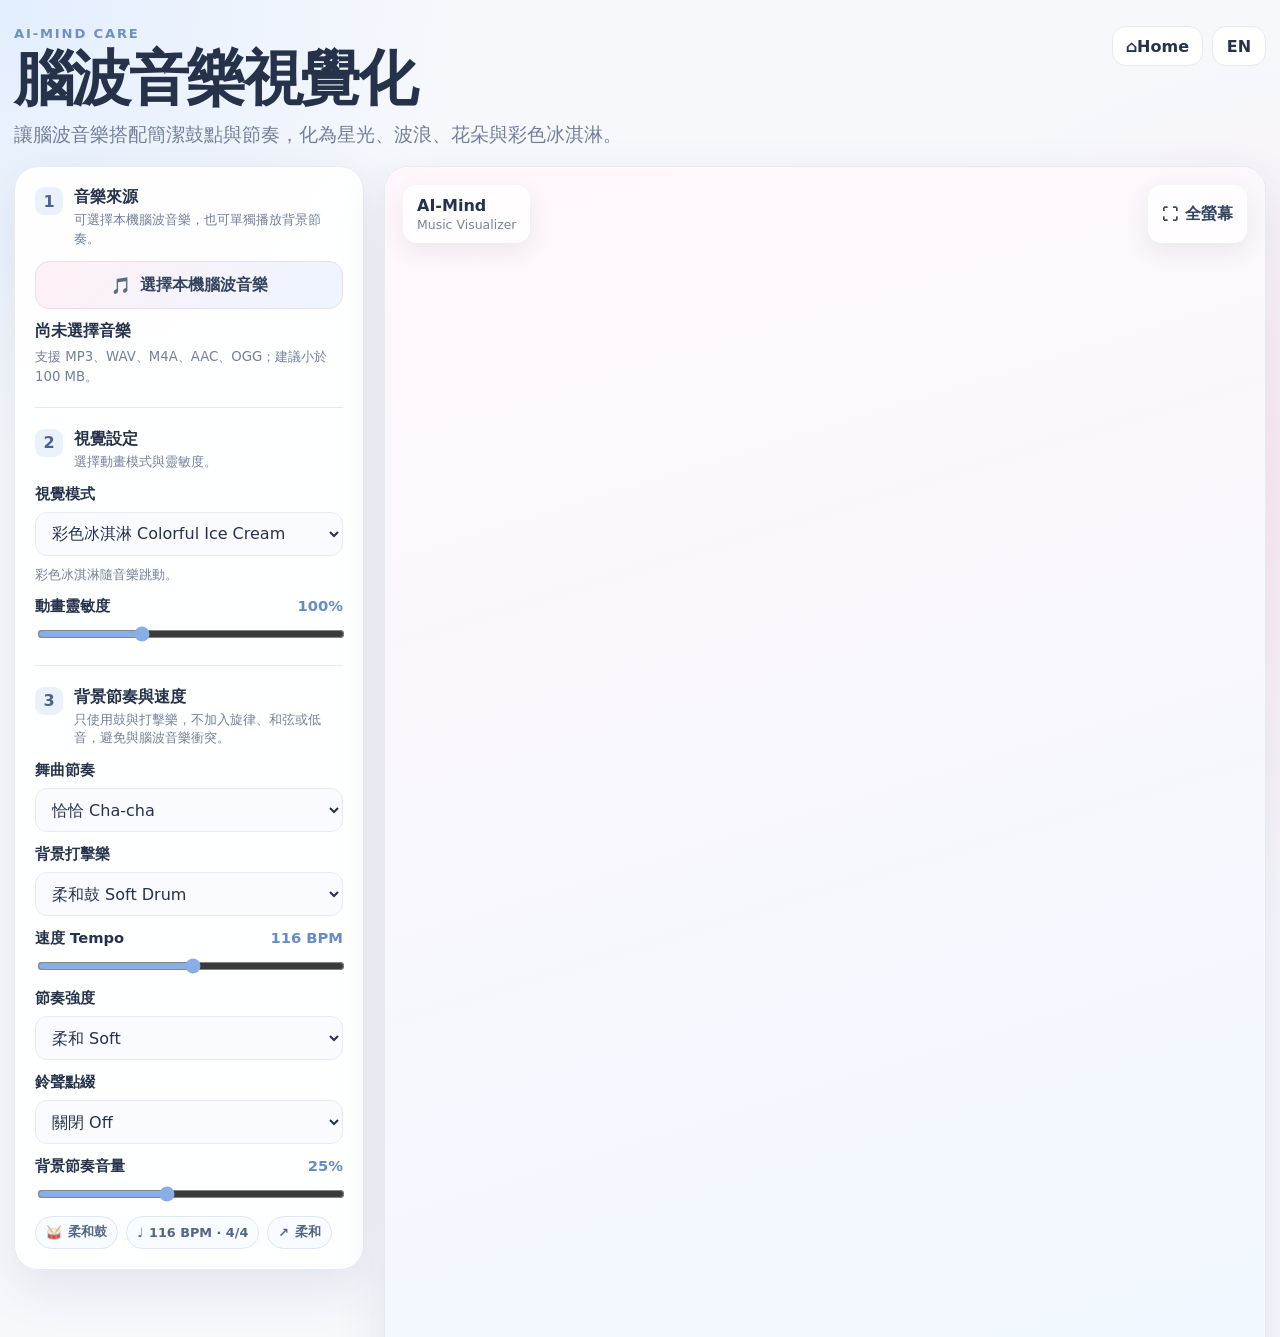
==== commit 93b22587: "Add files via upload" ====
--- a/index.html
+++ b/index.html
@@ -4,10 +4,10 @@
 <meta charset="utf-8">
 <meta name="viewport" content="width=device-width, initial-scale=1, viewport-fit=cover">
 <meta name="theme-color" content="#ffffff">
-<meta name="description" content="AI-Mind Music Visualizer：本機腦波音樂與瀏覽器合成舞曲節奏視覺化。">
+<meta name="description" content="AI-Mind Music Visualizer：本機腦波音樂、可調速度打擊節奏與彩色視覺化。">
 <meta http-equiv="Content-Security-Policy"
       content="default-src 'self' blob: data:; connect-src 'none'; img-src 'self' blob: data:; media-src 'self' blob: data:; style-src 'unsafe-inline'; script-src 'unsafe-inline'; object-src 'none'; base-uri 'none'; form-action 'none'">
-<title>AI-Mind Music Visualizer V3.1</title>
+<title>AI-Mind Music Visualizer V4.0</title>
 <style>
 :root{
   --bg:#f6f8fc;--surface:#fff;--soft:#fafbfe;--text:#25324a;--muted:#728099;
@@ -131,7 +131,7 @@
     <div>
       <p class="brand">AI-Mind Care</p>
       <h1 id="title">腦波音樂視覺化</h1>
-      <p class="lead" id="subtitle">讓腦波音樂結合舞曲伴奏，化為星光、波浪、花朵與彩色冰淇淋。</p>
+      <p class="lead" id="subtitle">讓腦波音樂搭配簡潔鼓點與節奏，化為星光、波浪、花朵與彩色冰淇淋。</p>
     </div>
     <div class="top-actions">
       <a id="homeBtn" class="home-btn" href="https://www.hyloveclub.com" aria-label="Home">⌂ <span>Home</span></a>
@@ -192,13 +192,12 @@
 
       <div class="section-title">
         <span class="n">3</span>
-        <div><strong id="rhythmTitle">背景音樂與舞曲</strong><small id="rhythmHelp">即時生成打擊樂、低音、和弦與簡短旋律；不使用外部歌曲或商業錄音。</small></div>
+        <div><strong id="rhythmTitle">背景節奏與速度</strong><small id="rhythmHelp">只使用鼓與打擊樂，不加入旋律、和弦或低音，避免與腦波音樂衝突。</small></div>
       </div>
 
       <label class="field">
-        <span id="rhythmStyleLabel">舞曲類型</span>
+        <span id="rhythmStyleLabel">舞曲節奏</span>
         <select id="rhythmStyle">
-          <option value="none">無 None</option>
           <option value="quickwaltz">圓舞曲 Quick Waltz</option>
           <option value="waltz">華爾茲 Waltz</option>
           <option value="soul">靈魂 Soul</option>
@@ -215,22 +214,48 @@
       </label>
 
       <label class="field">
-        <span id="arrangementLabel">伴奏層次</span>
-        <select id="arrangement">
-          <option value="full" selected>完整伴奏 Full：節奏＋低音＋和弦＋旋律</option>
-          <option value="soft">柔和伴奏 Soft：輕節奏＋低音＋和弦</option>
-          <option value="rhythm">純節奏 Rhythm Only</option>
+        <span id="percussionLabel">背景打擊樂</span>
+        <select id="percussionSound">
+          <option value="off">關閉 Off</option>
+          <option value="softdrum" selected>柔和鼓 Soft Drum</option>
+          <option value="conga">康加鼓 Conga</option>
+          <option value="cajon">木箱鼓 Cajón</option>
+          <option value="shaker">沙鈴 Shaker</option>
+          <option value="drumshaker">鼓與沙鈴 Drum + Shaker</option>
         </select>
       </label>
 
       <label class="field">
-        <span><span id="rhythmVolumeLabel">背景音樂音量</span><output id="rhythmVolumeValue">40%</output></span>
-        <input id="rhythmVolume" type="range" min="0" max="80" step="5" value="40">
+        <span><span id="tempoLabel">速度 Tempo</span><output id="tempoValue">116 BPM</output></span>
+        <input id="tempoRange" type="range" min="50" max="180" step="1" value="116">
       </label>
 
+      <label class="field">
+        <span id="intensityLabel">節奏強度</span>
+        <select id="rhythmIntensity">
+          <option value="soft" selected>柔和 Soft</option>
+          <option value="standard">標準 Standard</option>
+          <option value="energetic">活力 Energetic</option>
+        </select>
+      </label>
+
+      <label class="field">
+        <span id="bellLabel">鈴聲點綴</span>
+        <select id="bellAccent">
+          <option value="off" selected>關閉 Off</option>
+          <option value="on">開啟 On</option>
+        </select>
+      </label>
+
+      <label class="field">
+        <span><span id="rhythmVolumeLabel">背景節奏音量</span><output id="rhythmVolumeValue">25%</output></span>
+        <input id="rhythmVolume" type="range" min="0" max="60" step="5" value="25">
+      </label>
+
       <div class="music-info">
-        <span class="music-chip">🎼 <span id="arrangementInfo">完整伴奏</span></span>
+        <span class="music-chip">🥁 <span id="percussionInfo">柔和鼓</span></span>
         <span class="music-chip">♩ <span id="tempoInfo">116 BPM · 4/4</span></span>
+        <span class="music-chip">↗ <span id="intensityInfo">柔和</span></span>
       </div>
     </aside>
 
@@ -241,7 +266,7 @@
           <div class="stage-brand"><strong>AI-Mind</strong><span>Music Visualizer</span></div>
           <button id="fullscreenBtn" class="stage-btn" type="button"><span>⛶</span><span id="fullscreenText">全螢幕</span></button>
         </div>
-        <p id="hint" class="hint">彩色冰淇淋＋恰恰完整背景音樂已準備完成，按下播放</p>
+        <p id="hint" class="hint">彩色冰淇淋＋柔和鼓＋恰恰節奏已準備完成，按下播放</p>
         <div class="stage-privacy">
           <span aria-hidden="true">🔒</span>
           <div>
@@ -262,7 +287,7 @@
           <input id="seek" type="range" min="0" max="1000" step="1" value="0" disabled aria-label="Playback position">
           <span id="duration">0:00</span>
         </div>
-        <p id="status" class="status">彩色冰淇淋＋恰恰完整背景音樂已準備完成，按下播放。</p>
+        <p id="status" class="status">彩色冰淇淋＋柔和鼓＋恰恰節奏已準備完成，按下播放。</p>
       </div>
     </section>
   </section>
@@ -278,25 +303,25 @@
 
 const texts = {
   zh:{
-    title:"腦波音樂視覺化",subtitle:"讓腦波音樂結合舞曲伴奏，化為星光、波浪、花朵與彩色冰淇淋。",
+    title:"腦波音樂視覺化",subtitle:"讓腦波音樂搭配簡潔鼓點與節奏，化為星光、波浪、花朵與彩色冰淇淋。",
     privacyTitle:"本機隱私模式",privacyText:"音樂只在您的瀏覽器中播放與分析，不會上傳、儲存或提供給第三方。",
-    sourceTitle:"音樂來源",sourceHelp:"可選擇本機腦波音樂，也可只播放內建舞曲節奏。",
+    sourceTitle:"音樂來源",sourceHelp:"可選擇本機腦波音樂，也可單獨播放背景節奏。",
     chooseText:"選擇本機腦波音樂",noFile:"尚未選擇音樂",fileHelp:"支援 MP3、WAV、M4A、AAC、OGG；建議小於 100 MB。",
     visualTitle:"視覺設定",visualHelp:"選擇動畫模式與靈敏度。",visualModeLabel:"視覺模式",sensitivityLabel:"動畫靈敏度",customPromptLabel:"輸入想顯示的安全主題",customApply:"顯示",customPlaceholder:"例如：愛心、彩虹、泡泡、雪花",customExamples:"支援：愛心、彩虹、泡泡、雪花、音符、花朵、海洋、煙火、星空、蝴蝶、雲朵、光芒。",customUnable:"無法顯示",customEmpty:"請先輸入想顯示的主題。",
-    rhythmTitle:"背景音樂與舞曲",rhythmHelp:"即時生成打擊樂、低音、和弦與簡短旋律；不使用外部歌曲或商業錄音。",rhythmStyleLabel:"舞曲類型",arrangementLabel:"伴奏層次",rhythmVolumeLabel:"背景音樂音量",
-    fullscreen:"全螢幕",exitFullscreen:"離開全螢幕",hint:"彩色冰淇淋＋恰恰完整背景音樂已準備完成，按下播放",play:"播放",playBackground:"播放背景音樂",playMixed:"播放腦波音樂＋背景音樂",playBrainwave:"播放腦波音樂",pause:"暫停",restart:"重新開始",
+    rhythmTitle:"背景節奏與速度",rhythmHelp:"只使用鼓與打擊樂，不加入旋律、和弦或低音，避免與腦波音樂衝突。",rhythmStyleLabel:"舞曲節奏",percussionLabel:"背景打擊樂",tempoLabel:"速度 Tempo",intensityLabel:"節奏強度",bellLabel:"鈴聲點綴",rhythmVolumeLabel:"背景節奏音量",
+    fullscreen:"全螢幕",exitFullscreen:"離開全螢幕",hint:"彩色冰淇淋＋柔和鼓＋恰恰節奏已準備完成，按下播放",play:"播放",playBackground:"播放背景節奏",playMixed:"播放腦波音樂＋背景節奏",playBrainwave:"播放腦波音樂",pause:"暫停",restart:"重新開始",
     ready:"請選擇本機音樂或背景音樂。",loaded:"腦波音樂已在本機載入，沒有上傳。",playing:"正在播放腦波音樂與背景伴奏。",
     rhythmOnly:"正在播放瀏覽器即時生成的完整背景音樂。",paused:"已暫停。",ended:"播放完成。",
     badType:"無法辨識此音訊格式，請改用 MP3、WAV、M4A、AAC 或 OGG。",tooLarge:"檔案超過 100 MB。",audioError:"瀏覽器無法播放此音訊。"
   },
   en:{
-    title:"Brainwave Music Visualizer",subtitle:"Turn music into starlight, waves, blossoms, and colorful ice cream.",
+    title:"Brainwave Music Visualizer",subtitle:"Pair brainwave music with clean drum rhythms and colorful visuals.",
     privacyTitle:"Local Privacy Mode",privacyText:"Your music is played and analyzed only in your browser. It is not uploaded, stored, or shared.",
-    sourceTitle:"Music Source",sourceHelp:"Choose local brainwave music or use a built-in dance rhythm by itself.",
+    sourceTitle:"Music Source",sourceHelp:"Choose local brainwave music or play a background rhythm by itself.",
     chooseText:"Choose Local Brainwave Music",noFile:"No music selected",fileHelp:"Supports MP3, WAV, M4A, AAC, and OGG; under 100 MB recommended.",
     visualTitle:"Visual Settings",visualHelp:"Choose a visual mode and sensitivity.",visualModeLabel:"Visual Mode",sensitivityLabel:"Visual Sensitivity",customPromptLabel:"Enter a safe visual theme",customApply:"Display",customPlaceholder:"Examples: hearts, rainbow, bubbles, snow",customExamples:"Supported: hearts, rainbow, bubbles, snow, music notes, flowers, ocean, fireworks, stars, butterflies, clouds, and light.",customUnable:"Unable to display",customEmpty:"Enter a visual theme first.",
-    rhythmTitle:"Background Music & Dance",rhythmHelp:"Generates percussion, bass, chords, and a short melody live in the browser, without external songs or commercial recordings.",rhythmStyleLabel:"Dance Style",arrangementLabel:"Arrangement",rhythmVolumeLabel:"Background Music Volume",
-    fullscreen:"Full Screen",exitFullscreen:"Exit Full Screen",hint:"Colorful Ice Cream and full Cha-cha accompaniment are ready",play:"Play",playBackground:"Play Background Music",playMixed:"Play Brainwave + Background",playBrainwave:"Play Brainwave Music",pause:"Pause",restart:"Restart",
+    rhythmTitle:"Background Rhythm & Tempo",rhythmHelp:"Uses drums and percussion only—no melody, chords, or bass—to avoid clashing with brainwave music.",rhythmStyleLabel:"Dance Rhythm",percussionLabel:"Percussion Sound",tempoLabel:"Tempo",intensityLabel:"Rhythm Intensity",bellLabel:"Bell Accent",rhythmVolumeLabel:"Background Rhythm Volume",
+    fullscreen:"Full Screen",exitFullscreen:"Exit Full Screen",hint:"Colorful Ice Cream, Soft Drum, and Cha-cha are ready",play:"Play",playBackground:"Play Background Rhythm",playMixed:"Play Brainwave + Rhythm",playBrainwave:"Play Brainwave Music",pause:"Pause",restart:"Restart",
     ready:"Choose local brainwave music or a background style.",loaded:"Brainwave music loaded locally. Nothing was uploaded.",playing:"Playing brainwave music with background accompaniment.",
     rhythmOnly:"Playing complete background music generated live in the browser.",paused:"Paused.",ended:"Playback finished.",
     badType:"This audio format is not recognized. Try MP3, WAV, M4A, AAC, or OGG.",tooLarge:"The file is larger than 100 MB.",audioError:"Your browser cannot play this audio."
@@ -307,28 +332,28 @@
 const visualColors=["#ff9fc5","#ffd166","#83d9c4","#8db9ff","#c8a7ff","#ffb18a","#86c8e8"];
 
 const rhythmConfigs={
-  quickwaltz:{bpm:168,meter:"3/4",steps:12,kick:[0],click:[4,8],shake:[2,6,10],bass:[0],chord:[4,8],lead:[2,6,10],progression:[[60,"maj"],[65,"maj"],[67,"dom"],[60,"maj"]],motif:[0,4,7,9,7,4],chordDur:.24},
-  waltz:{bpm:92,meter:"3/4",steps:12,kick:[0],click:[4,8],shake:[2,6,10],bass:[0],chord:[4,8],lead:[2,6,10],progression:[[60,"maj"],[57,"min"],[62,"min"],[67,"dom"]],motif:[0,2,4,7,4,2],chordDur:.48},
-  soul:{bpm:88,meter:"4/4",steps:16,kick:[0,6,8,14],click:[4,12],shake:[2,6,10,14],bass:[0,3,8,11],chord:[0,6,10,14],lead:[2,7,10,15],progression:[[60,"maj7"],[57,"min7"],[62,"min7"],[67,"dom"]],motif:[0,2,4,7,9,7],chordDur:.36},
-  blues:{bpm:76,meter:"4/4",steps:16,kick:[0,7,10],click:[4,12],shake:[2,6,10,14],bass:[0,4,8,12],chord:[0,4,8,12],lead:[3,7,11,15],progression:[[60,"dom"],[65,"dom"],[60,"dom"],[67,"dom"]],motif:[0,3,5,6,7,10],chordDur:.38},
-  tango:{bpm:126,meter:"4/4",steps:16,kick:[0,3,8,11],click:[4,12,14],shake:[2,6,10,14],bass:[0,4,8,12],chord:[0,3,8,11],lead:[2,6,10,14],progression:[[57,"min"],[62,"min"],[64,"dom"],[57,"min"]],motif:[0,3,7,8,7,3],chordDur:.18},
-  giliba:{bpm:124,meter:"4/4",steps:16,kick:[0,5,8,13],click:[3,7,11,15],shake:[1,3,5,7,9,11,13,15],bass:[0,6,8,14],chord:[0,4,8,12],lead:[2,6,10,14],progression:[[60,"maj"],[65,"maj"],[67,"maj"],[60,"maj"]],motif:[0,4,7,9,7,4],chordDur:.22},
-  rumba:{bpm:92,meter:"4/4",steps:16,kick:[0,6,10,14],click:[3,7,11,15],shake:[0,2,4,6,8,10,12,14],bass:[0,5,8,13],chord:[0,5,8,13],lead:[3,7,11,15],progression:[[57,"min"],[62,"min"],[64,"dom"],[57,"min"]],motif:[0,3,5,7,8,7],chordDur:.30},
-  chacha:{bpm:116,meter:"4/4",steps:16,kick:[0,4,8,12],click:[2,6,9,10,13,14],shake:[0,2,4,6,8,10,12,14],bass:[0,4,8,12],chord:[0,6,10,14],lead:[2,5,9,13],progression:[[60,"maj"],[57,"min"],[65,"maj"],[67,"maj"]],motif:[0,4,7,9,7,4],chordDur:.23},
-  twist:{bpm:132,meter:"4/4",steps:16,kick:[0,4,8,12],click:[4,12],shake:[2,6,10,14],bass:[0,3,8,11],chord:[0,4,8,12],lead:[2,6,10,14],progression:[[60,"maj"],[65,"maj"],[60,"maj"],[67,"maj"]],motif:[0,4,7,9,7,4],chordDur:.20},
-  reggae:{bpm:78,meter:"4/4",steps:16,kick:[0,10],click:[4,12],shake:[2,6,10,14],bass:[0,7,8,15],chord:[2,6,10,14],lead:[3,7,11,15],progression:[[60,"maj"],[67,"maj"],[57,"min"],[65,"maj"]],motif:[0,2,4,7,9,7],chordDur:.16},
-  rock:{bpm:120,meter:"4/4",steps:16,kick:[0,3,8,11],click:[4,12],shake:[2,6,10,14],bass:[0,4,8,12],chord:[0,8],lead:[2,6,10,14],progression:[[64,"maj"],[69,"maj"],[64,"maj"],[71,"maj"]],motif:[0,3,5,7,10,7],chordDur:.42},
-  country:{bpm:108,meter:"4/4",steps:16,kick:[0,8],click:[4,12],shake:[2,6,10,14],bass:[0,4,8,12],chord:[0,4,8,12],lead:[2,6,10,14],progression:[[67,"maj"],[60,"maj"],[62,"maj"],[67,"maj"]],motif:[0,4,7,9,7,4],chordDur:.28}
+  quickwaltz:{bpm:168,meter:"3/4",steps:12,kick:[0],snare:[4,8],accent:[2,6,10],shake:[1,3,5,7,9,11]},
+  waltz:{bpm:92,meter:"3/4",steps:12,kick:[0],snare:[4,8],accent:[2,6,10],shake:[2,6,10]},
+  soul:{bpm:88,meter:"4/4",steps:16,kick:[0,6,8,14],snare:[4,12],accent:[2,10],shake:[2,6,10,14]},
+  blues:{bpm:76,meter:"4/4",steps:16,kick:[0,7,10],snare:[4,12],accent:[6,14],shake:[2,6,10,14]},
+  tango:{bpm:126,meter:"4/4",steps:16,kick:[0,3,8,11],snare:[4,12,14],accent:[2,6,10],shake:[2,6,10,14]},
+  giliba:{bpm:124,meter:"4/4",steps:16,kick:[0,5,8,13],snare:[3,7,11,15],accent:[6,14],shake:[1,3,5,7,9,11,13,15]},
+  rumba:{bpm:92,meter:"4/4",steps:16,kick:[0,6,10,14],snare:[3,7,11,15],accent:[5,13],shake:[0,2,4,6,8,10,12,14]},
+  chacha:{bpm:116,meter:"4/4",steps:16,kick:[0,4,8,12],snare:[2,6,9,10,13,14],accent:[5,11,15],shake:[0,2,4,6,8,10,12,14]},
+  twist:{bpm:132,meter:"4/4",steps:16,kick:[0,4,8,12],snare:[4,12],accent:[2,6,10,14],shake:[2,6,10,14]},
+  reggae:{bpm:78,meter:"4/4",steps:16,kick:[0,10],snare:[4,12],accent:[2,6,10,14],shake:[2,6,10,14]},
+  rock:{bpm:120,meter:"4/4",steps:16,kick:[0,3,8,11],snare:[4,12],accent:[6,14],shake:[2,6,10,14]},
+  country:{bpm:108,meter:"4/4",steps:16,kick:[0,8],snare:[4,12],accent:[2,6,10,14],shake:[2,6,10,14]}
 };
 
 const canvas=$("canvas"),ctx=canvas.getContext("2d",{alpha:false}),audio=$("audio"),stage=$("stage");
 let lang="zh",objectUrl=null,hasFile=false,session=false,audioCtx=null,analyser=null,sourceNode=null,musicGain=null,rhythmGain=null,mixGain=null,compressor=null,freqData=null,timeData=null;
-let stars=[],sprinkles=[],animId=null,lastFrame=performance.now(),timer=null,step=0,bar=0,nextTime=0;
+let stars=[],sprinkles=[],animId=null,lastFrame=performance.now(),timer=null,step=0,nextTime=0;
 let customTheme="hearts",customDisplayable=true;
 
 function t(k){return texts[lang][k]||k}
 function setText(){
-  ["title","subtitle","privacyTitle","privacyText","sourceTitle","sourceHelp","chooseText","fileHelp","visualTitle","visualHelp","visualModeLabel","sensitivityLabel","customPromptLabel","customApply","customExamples","rhythmTitle","rhythmHelp","rhythmStyleLabel","arrangementLabel","rhythmVolumeLabel"].forEach(id=>$(id).textContent=t(id));
+  ["title","subtitle","privacyTitle","privacyText","sourceTitle","sourceHelp","chooseText","fileHelp","visualTitle","visualHelp","visualModeLabel","sensitivityLabel","customPromptLabel","customApply","customExamples","rhythmTitle","rhythmHelp","rhythmStyleLabel","percussionLabel","tempoLabel","intensityLabel","bellLabel","rhythmVolumeLabel"].forEach(id=>$(id).textContent=t(id));
   $("langBtn").textContent=lang==="zh"?"EN":"中";
   $("fullscreenText").textContent=document.fullscreenElement?t("exitFullscreen"):t("fullscreen");
   $("restartText").textContent=t("restart");$("hint").textContent=t("hint");
@@ -424,7 +449,7 @@
   $("playIcon").textContent=session?"⏸":"▶";
   if(session){
     $("playText").textContent=t("pause");
-  }else if(hasFile&&$("rhythmStyle").value!=="none"){
+  }else if(hasFile&&$("percussionSound").value!=="off"){
     $("playText").textContent=t("playMixed");
   }else if(hasFile){
     $("playText").textContent=t("playBrainwave");
@@ -434,7 +459,7 @@
   stage.classList.toggle("playing",session)
 }
 function updateAvailable(){
-  const ok=hasFile||$("rhythmStyle").value!=="none";$("playBtn").disabled=!ok;$("restartBtn").disabled=!ok
+  const ok=hasFile||$("percussionSound").value!=="off";$("playBtn").disabled=!ok;$("restartBtn").disabled=!ok
 }
 function supported(file){return file.type.startsWith("audio/")||/\.(mp3|wav|m4a|aac|ogg)$/i.test(file.name)}
 function releaseUrl(){if(objectUrl){URL.revokeObjectURL(objectUrl);objectUrl=null}}
@@ -459,99 +484,98 @@
   mixGain.connect(analyser);analyser.connect(compressor);compressor.connect(audioCtx.destination);
   freqData=new Uint8Array(analyser.frequencyBinCount);timeData=new Uint8Array(analyser.fftSize)
 }
-function noiseBuffer(){
-  const len=Math.floor(audioCtx.sampleRate*.07),b=audioCtx.createBuffer(1,len,audioCtx.sampleRate),d=b.getChannelData(0);
+function noiseBuffer(duration=.09){
+  const len=Math.max(1,Math.floor(audioCtx.sampleRate*duration)),b=audioCtx.createBuffer(1,len,audioCtx.sampleRate),d=b.getChannelData(0);
   for(let i=0;i<len;i++)d[i]=Math.random()*2-1;return b
 }
-function kick(time,s=.8){
-  const o=audioCtx.createOscillator(),g=audioCtx.createGain();o.type="sine";o.frequency.setValueAtTime(110,time);o.frequency.exponentialRampToValueAtTime(48,time+.12);
-  g.gain.setValueAtTime(.0001,time);g.gain.exponentialRampToValueAtTime(.32*s,time+.008);g.gain.exponentialRampToValueAtTime(.0001,time+.16);
-  o.connect(g).connect(rhythmGain);o.start(time);o.stop(time+.18)
-}
-function click(time,p=900,s=.6){
-  const o=audioCtx.createOscillator(),g=audioCtx.createGain();o.type="triangle";o.frequency.setValueAtTime(p,time);
-  g.gain.setValueAtTime(.0001,time);g.gain.exponentialRampToValueAtTime(.11*s,time+.002);g.gain.exponentialRampToValueAtTime(.0001,time+.055);
-  o.connect(g).connect(rhythmGain);o.start(time);o.stop(time+.07)
-}
-function shaker(time,s=.45){
-  const src=audioCtx.createBufferSource(),f=audioCtx.createBiquadFilter(),g=audioCtx.createGain();src.buffer=noiseBuffer();f.type="highpass";f.frequency.value=4200;
-  g.gain.setValueAtTime(.0001,time);g.gain.exponentialRampToValueAtTime(.07*s,time+.002);g.gain.exponentialRampToValueAtTime(.0001,time+.045);
-  src.connect(f).connect(g).connect(rhythmGain);src.start(time);src.stop(time+.06)
-}
-function midiHz(midi){return 440*Math.pow(2,(midi-69)/12)}
-function synthNote(time,midi,d=.18,amp=.06,type="triangle",cutoff=2400){
-  const o=audioCtx.createOscillator(),f=audioCtx.createBiquadFilter(),g=audioCtx.createGain();
-  o.type=type;o.frequency.setValueAtTime(midiHz(midi),time);
-  f.type="lowpass";f.frequency.setValueAtTime(cutoff,time);f.Q.value=.65;
-  const attack=Math.min(.025,d*.2),peak=Math.max(.0002,amp);
-  g.gain.setValueAtTime(.0001,time);g.gain.exponentialRampToValueAtTime(peak,time+attack);
-  g.gain.exponentialRampToValueAtTime(Math.max(.0001,peak*.5),time+Math.max(attack+.01,d*.55));
-  g.gain.exponentialRampToValueAtTime(.0001,time+d);
-  o.connect(f).connect(g).connect(rhythmGain);o.start(time);o.stop(time+d+.03)
-}
-function chordIntervals(q){
-  if(q==="min")return[0,3,7];
-  if(q==="dom")return[0,4,7,10];
-  if(q==="maj7")return[0,4,7,11];
-  if(q==="min7")return[0,3,7,10];
-  return[0,4,7]
-}
-function playChord(time,root,quality,d=.28,amp=.035,style="chacha"){
-  const wave=(style==="rock"||style==="twist")?"sawtooth":(style==="soul"||style==="blues"?"sine":"triangle");
-  chordIntervals(quality).slice(0,4).forEach((iv,i)=>synthNote(time+i*.004,root+iv+(i===0?0:12),d,amp/(i>2?1.35:1),wave,style==="reggae"?1500:2200))
-}
-function playBass(time,midi,d=.18,amp=.11,style="chacha"){
-  synthNote(time,midi-12,d,amp,style==="rock"?"square":"triangle",900)
-}
-function playLead(time,midi,d=.13,amp=.045,style="chacha"){
-  const wave=(style==="soul"||style==="blues")?"sine":"triangle";
-  synthNote(time,midi+12,d,amp,wave,3000)
-}
-function currentChord(style){
-  const c=rhythmConfigs[style],entry=c.progression[bar%c.progression.length];
-  return{root:entry[0],quality:entry[1]}
+function intensityScale(){return{soft:.55,standard:.82,energetic:1.05}[$("rhythmIntensity").value]||.55}
+function softKick(time,s=.75){
+  const o=audioCtx.createOscillator(),g=audioCtx.createGain();o.type="sine";o.frequency.setValueAtTime(92,time);o.frequency.exponentialRampToValueAtTime(48,time+.13);
+  g.gain.setValueAtTime(.0001,time);g.gain.exponentialRampToValueAtTime(.25*s,time+.007);g.gain.exponentialRampToValueAtTime(.0001,time+.18);
+  o.connect(g).connect(rhythmGain);o.start(time);o.stop(time+.2)
+}
+function brushSnare(time,s=.55){
+  const src=audioCtx.createBufferSource(),bp=audioCtx.createBiquadFilter(),lp=audioCtx.createBiquadFilter(),g=audioCtx.createGain();src.buffer=noiseBuffer(.12);
+  bp.type="bandpass";bp.frequency.value=1700;bp.Q.value=.7;lp.type="lowpass";lp.frequency.value=4200;
+  g.gain.setValueAtTime(.0001,time);g.gain.exponentialRampToValueAtTime(.12*s,time+.004);g.gain.exponentialRampToValueAtTime(.0001,time+.105);
+  src.connect(bp).connect(lp).connect(g).connect(rhythmGain);src.start(time);src.stop(time+.13)
+}
+function shaker(time,s=.45,d=.055){
+  const src=audioCtx.createBufferSource(),f=audioCtx.createBiquadFilter(),g=audioCtx.createGain();src.buffer=noiseBuffer(d+.02);f.type="highpass";f.frequency.value=5200;
+  g.gain.setValueAtTime(.0001,time);g.gain.exponentialRampToValueAtTime(.075*s,time+.002);g.gain.exponentialRampToValueAtTime(.0001,time+d);
+  src.connect(f).connect(g).connect(rhythmGain);src.start(time);src.stop(time+d+.02)
+}
+function conga(time,high=false,s=.65){
+  const o=audioCtx.createOscillator(),f=audioCtx.createBiquadFilter(),g=audioCtx.createGain();o.type="sine";
+  const start=high?330:210,end=high?220:125;o.frequency.setValueAtTime(start,time);o.frequency.exponentialRampToValueAtTime(end,time+.12);
+  f.type="bandpass";f.frequency.value=high?420:260;f.Q.value=1.1;
+  g.gain.setValueAtTime(.0001,time);g.gain.exponentialRampToValueAtTime(.18*s,time+.004);g.gain.exponentialRampToValueAtTime(.0001,time+.17);
+  o.connect(f).connect(g).connect(rhythmGain);o.start(time);o.stop(time+.19)
+}
+function cajonBass(time,s=.7){
+  softKick(time,s*.72);
+  const src=audioCtx.createBufferSource(),f=audioCtx.createBiquadFilter(),g=audioCtx.createGain();src.buffer=noiseBuffer(.08);f.type="lowpass";f.frequency.value=650;
+  g.gain.setValueAtTime(.0001,time);g.gain.exponentialRampToValueAtTime(.085*s,time+.003);g.gain.exponentialRampToValueAtTime(.0001,time+.075);
+  src.connect(f).connect(g).connect(rhythmGain);src.start(time);src.stop(time+.09)
+}
+function cajonSlap(time,s=.6){
+  const src=audioCtx.createBufferSource(),bp=audioCtx.createBiquadFilter(),g=audioCtx.createGain();src.buffer=noiseBuffer(.065);bp.type="bandpass";bp.frequency.value=2400;bp.Q.value=.85;
+  g.gain.setValueAtTime(.0001,time);g.gain.exponentialRampToValueAtTime(.14*s,time+.002);g.gain.exponentialRampToValueAtTime(.0001,time+.058);
+  src.connect(bp).connect(g).connect(rhythmGain);src.start(time);src.stop(time+.075)
+}
+function bell(time,s=.35){
+  [880,1320].forEach((freq,i)=>{const o=audioCtx.createOscillator(),g=audioCtx.createGain();o.type="sine";o.frequency.setValueAtTime(freq,time);
+    g.gain.setValueAtTime(.0001,time);g.gain.exponentialRampToValueAtTime(.045*s/(i+1),time+.008);g.gain.exponentialRampToValueAtTime(.0001,time+.32);
+    o.connect(g).connect(rhythmGain);o.start(time);o.stop(time+.35)})
 }
 function scheduleStyle(style,st,time){
   const c=rhythmConfigs[style];if(!c)return;
-  const arrangement=$("arrangement").value,soft=arrangement==="soft",rhythmOnly=arrangement==="rhythm";
-  const chord=currentChord(style);
-  if(c.kick.includes(st))kick(time,(st===0?1:.72)*(soft?.55:1));
-  if(c.click.includes(st))click(time,style==="tango"?720:(style==="chacha"?1120:900),soft?.38:.7);
-  if(c.shake.includes(st))shaker(time,soft?.22:.46);
-  if(rhythmOnly)return;
-  if(c.bass.includes(st))playBass(time,chord.root,style==="waltz"?.42:.18,soft?.075:.115,style);
-  if(c.chord.includes(st))playChord(time,chord.root,chord.quality,c.chordDur,soft?.024:.042,style);
-  if(!soft&&c.lead.includes(st)){
-    const pos=(bar*c.lead.length+c.lead.indexOf(st))%c.motif.length;
-    playLead(time,chord.root+c.motif[pos],style==="waltz"?.22:.13,.05,style)
-  }
-}
-function stepDuration(style){return 60/rhythmConfigs[style].bpm/4}
+  const sound=$("percussionSound").value;if(sound==="off")return;
+  const level=intensityScale(),isKick=c.kick.includes(st),isSnare=c.snare.includes(st),isAccent=c.accent.includes(st),isShake=c.shake.includes(st);
+  if(sound==="softdrum"||sound==="drumshaker"){
+    if(isKick)softKick(time,(st===0?1:.78)*level);
+    if(isSnare)brushSnare(time,.78*level);
+    if(isAccent&&!isSnare&&$("rhythmIntensity").value==="energetic")brushSnare(time,.34*level)
+  }
+  if(sound==="conga"){
+    if(isKick)conga(time,false,(st===0?1:.82)*level);
+    if(isSnare||isAccent)conga(time,true,.72*level)
+  }
+  if(sound==="cajon"){
+    if(isKick)cajonBass(time,(st===0?1:.82)*level);
+    if(isSnare||isAccent)cajonSlap(time,.72*level)
+  }
+  if(sound==="shaker"&& (isShake||isKick||isSnare))shaker(time,(isKick||isSnare?.8:.55)*level,$("rhythmIntensity").value==="energetic"?.075:.055);
+  if(sound==="drumshaker"&&isShake)shaker(time,.52*level,$("rhythmIntensity").value==="energetic"?.07:.05);
+  if($("bellAccent").value==="on"&&st===0)bell(time,.5*level)
+}
+function stepDuration(){return 60/Number($("tempoRange").value)/4}
 function scheduler(){
   if(!session||!audioCtx)return;const style=$("rhythmStyle").value;if(style==="none")return;
   const cfg=rhythmConfigs[style];
   while(nextTime<audioCtx.currentTime+.12){
-    scheduleStyle(style,step,nextTime);nextTime+=stepDuration(style);step+=1;
-    if(step>=cfg.steps){step=0;bar+=1}
+    scheduleStyle(style,step,nextTime);nextTime+=stepDuration();step+=1;
+    if(step>=cfg.steps)step=0
   }
 }
 function startRhythm(){
-  stopRhythm();const style=$("rhythmStyle").value;if(style==="none")return;
-  step=0;bar=0;nextTime=audioCtx.currentTime+.04;scheduler();timer=setInterval(scheduler,25)
+  stopRhythm();const style=$("rhythmStyle").value;if($("percussionSound").value==="off")return;
+  step=0;nextTime=audioCtx.currentTime+.04;scheduler();timer=setInterval(scheduler,25)
 }
 function stopRhythm(){if(timer){clearInterval(timer);timer=null}}
 async function startSession(){
   try{
     await ensureAudio();session=true;updatePlayUI();
-    if(hasFile){await audio.play();setStatus("playing")}else setStatus("rhythmOnly");
-    startRhythm()
+    const rhythmOn=$("percussionSound").value!=="off";
+    if(hasFile){await audio.play();setStatus(rhythmOn?"playing":"brainwaveOnly")}else setStatus("rhythmOnly");
+    if(rhythmOn)startRhythm()
   }catch(e){console.error(e);session=false;updatePlayUI();setStatus("audioError",true)}
 }
 function stopSession(show=true){
   if(hasFile&&!audio.paused)audio.pause();stopRhythm();session=false;updatePlayUI();if(show)setStatus("paused")
 }
 function toggle(){session?stopSession():startSession()}
-function restart(){if(hasFile)audio.currentTime=0;step=0;bar=0;if(session)startRhythm()}
+function restart(){if(hasFile)audio.currentTime=0;step=0;if(session)startRhythm()}
 function fmt(sec){if(!Number.isFinite(sec))return"0:00";return`${Math.floor(sec/60)}:${Math.floor(sec%60).toString().padStart(2,"0")}`}
 function progress(){
   const d=audio.duration||0,c=audio.currentTime||0;$("currentTime").textContent=fmt(c);$("duration").textContent=fmt(d);$("seek").value=d?Math.round(c/d*1000):0
@@ -772,19 +796,17 @@
   animId=requestAnimationFrame(animate)
 }
 
-function updateStyleInfo(){
-  const style=$("rhythmStyle").value,arr=$("arrangement").value;
-  if(style==="none"){
-    $("tempoInfo").textContent="—";
-  }else{
-    const c=rhythmConfigs[style];$("tempoInfo").textContent=`${c.bpm} BPM · ${c.meter}`;
-  }
-  const labels={
-    full:lang==="zh"?"完整伴奏":"Full arrangement",
-    soft:lang==="zh"?"柔和伴奏":"Soft arrangement",
-    rhythm:lang==="zh"?"純節奏":"Rhythm only"
+function updateRhythmInfo(){
+  const style=$("rhythmStyle").value,sound=$("percussionSound").value,intensity=$("rhythmIntensity").value,c=rhythmConfigs[style];
+  const soundLabels={
+    off:lang==="zh"?"關閉":"Off",softdrum:lang==="zh"?"柔和鼓":"Soft Drum",conga:lang==="zh"?"康加鼓":"Conga",
+    cajon:lang==="zh"?"木箱鼓":"Cajón",shaker:lang==="zh"?"沙鈴":"Shaker",drumshaker:lang==="zh"?"鼓與沙鈴":"Drum + Shaker"
   };
-  $("arrangementInfo").textContent=labels[arr];
+  const intensityLabels={soft:lang==="zh"?"柔和":"Soft",standard:lang==="zh"?"標準":"Standard",energetic:lang==="zh"?"活力":"Energetic"};
+  $("percussionInfo").textContent=soundLabels[sound];
+  $("tempoValue").value=$("tempoRange").value+" BPM";
+  $("tempoInfo").textContent=`${$("tempoRange").value} BPM · ${c.meter}`;
+  $("intensityInfo").textContent=intensityLabels[intensity];
   updatePlayUI()
 }
 
@@ -796,15 +818,26 @@
 $("customPrompt").addEventListener("keydown",event=>{if(event.key==="Enter"){event.preventDefault();applyCustomTheme()}});
 $("sensitivityRange").addEventListener("input",()=>{$("sensitivityValue").value=$("sensitivityRange").value+"%"});
 $("rhythmVolume").addEventListener("input",()=>{$("rhythmVolumeValue").value=$("rhythmVolume").value+"%";if(rhythmGain&&audioCtx)rhythmGain.gain.setTargetAtTime(Number($("rhythmVolume").value)/100,audioCtx.currentTime,.02)});
-$("rhythmStyle").addEventListener("change",()=>{updateAvailable();updateStyleInfo();if(session)startRhythm();else if(!hasFile)setStatus($("rhythmStyle").value==="none"?"ready":"rhythmOnly")});
-$("arrangement").addEventListener("change",()=>{updateStyleInfo();if(session)startRhythm()});
-$("langBtn").addEventListener("click",()=>{lang=lang==="zh"?"en":"zh";setText();updateStyleInfo()});
+function refreshRhythm(restart=true){
+  updateAvailable();updateRhythmInfo();
+  if(!session)return;
+  if($("percussionSound").value==="off"){
+    stopRhythm();
+    if(!hasFile)stopSession();else setStatus("brainwaveOnly");
+  }else if(restart){startRhythm();setStatus(hasFile?"playing":"rhythmOnly")}
+}
+$("rhythmStyle").addEventListener("change",()=>{const c=rhythmConfigs[$("rhythmStyle").value];$("tempoRange").value=c.bpm;refreshRhythm(true)});
+$("percussionSound").addEventListener("change",()=>refreshRhythm(true));
+$("tempoRange").addEventListener("input",()=>{updateRhythmInfo()});
+$("rhythmIntensity").addEventListener("change",()=>refreshRhythm(true));
+$("bellAccent").addEventListener("change",()=>refreshRhythm(true));
+$("langBtn").addEventListener("click",()=>{lang=lang==="zh"?"en":"zh";setText();updateRhythmInfo()});
 audio.addEventListener("loadedmetadata",progress);audio.addEventListener("timeupdate",progress);audio.addEventListener("ended",()=>{stopRhythm();session=false;updatePlayUI();setStatus("ended")});
 audio.addEventListener("error",()=>setStatus("audioError",true));
 document.addEventListener("fullscreenchange",()=>{$("fullscreenText").textContent=document.fullscreenElement?t("exitFullscreen"):t("fullscreen");setTimeout(resize,60)});
 window.addEventListener("resize",resize);window.addEventListener("pagehide",()=>{stopSession(false);releaseUrl();if(animId)cancelAnimationFrame(animId);if(audioCtx&&audioCtx.state!=="closed")audioCtx.close().catch(()=>{})});
 
-$("sensitivityValue").value="100%";$("rhythmVolumeValue").value="40%";updateAvailable();setText();updateStyleInfo();resize();animId=requestAnimationFrame(animate);
+$("sensitivityValue").value="100%";$("rhythmVolumeValue").value="25%";$("tempoValue").value="116 BPM";updateAvailable();setText();updateRhythmInfo();resize();animId=requestAnimationFrame(animate);
 </script>
 </body>
 </html>
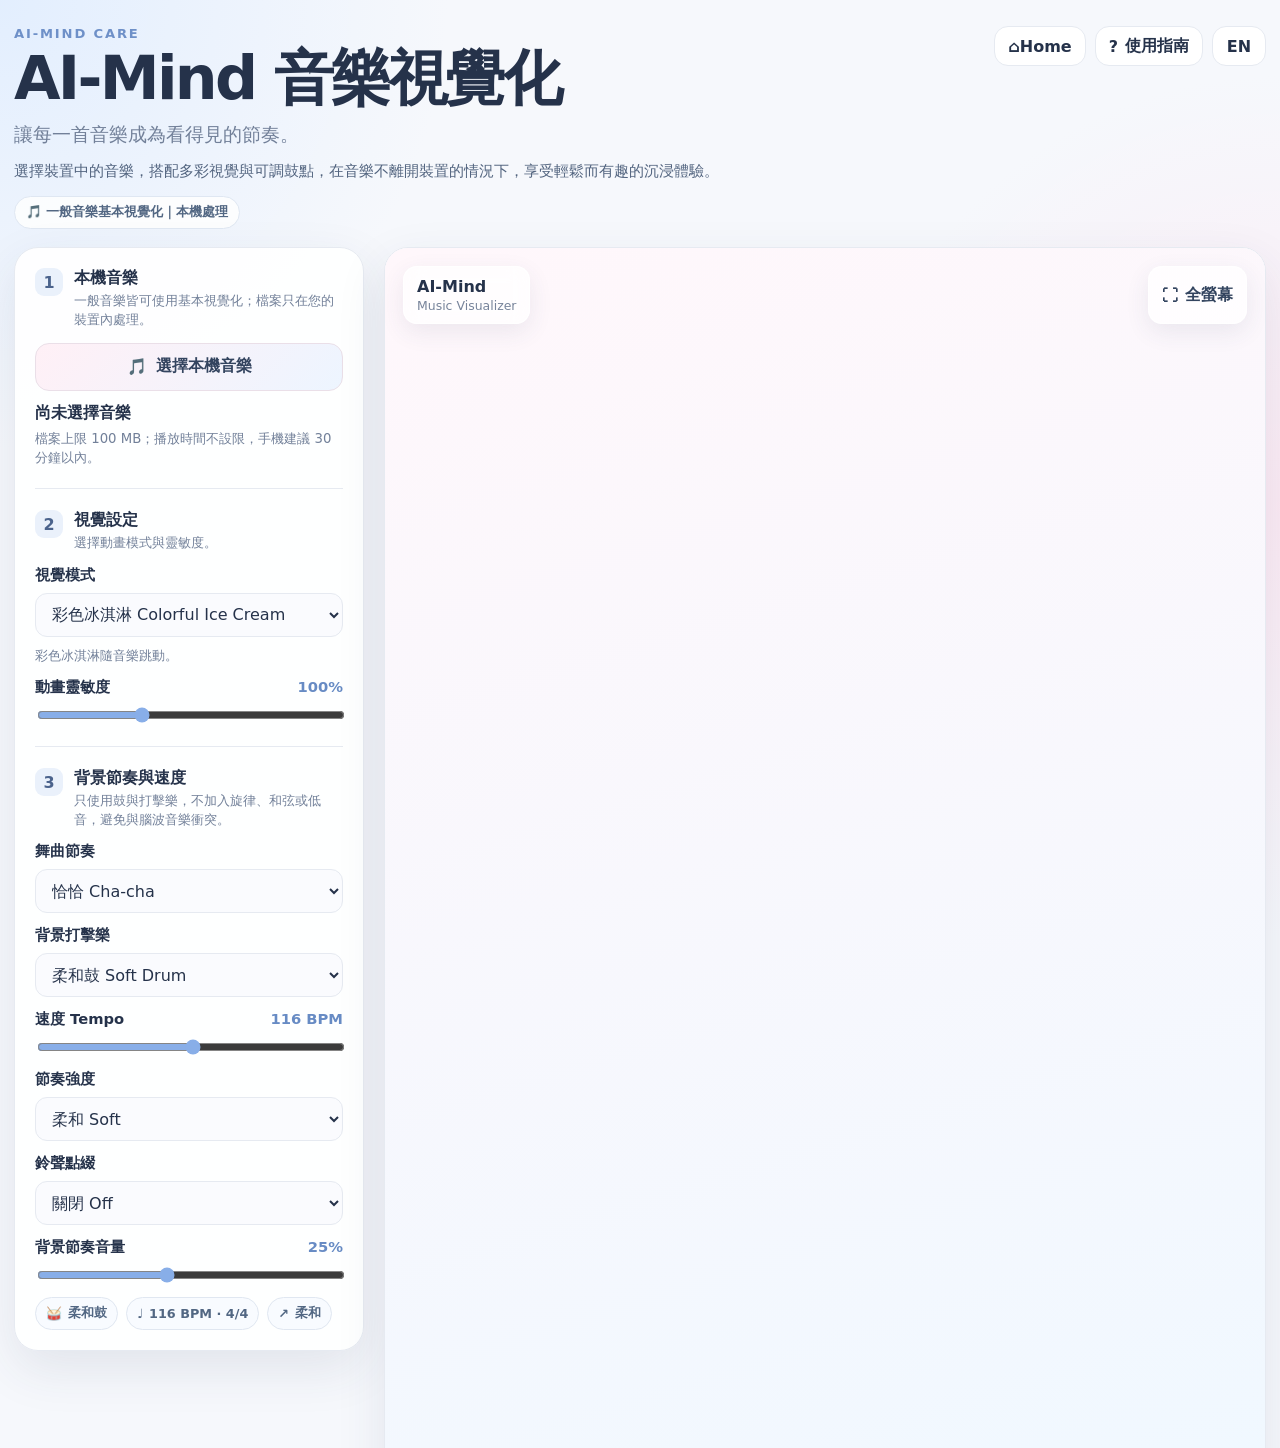
==== commit 802befd6: "Add files via upload" ====
--- a/index.html
+++ b/index.html
@@ -4,10 +4,10 @@
 <meta charset="utf-8">
 <meta name="viewport" content="width=device-width, initial-scale=1, viewport-fit=cover">
 <meta name="theme-color" content="#ffffff">
-<meta name="description" content="AI-Mind Music Visualizer：本機腦波音樂、可調速度打擊節奏與彩色視覺化。">
+<meta name="description" content="AI-Mind Music Visualizer：本機音樂、可調速度打擊節奏與彩色視覺化；不需上傳音樂。">
 <meta http-equiv="Content-Security-Policy"
       content="default-src 'self' blob: data:; connect-src 'none'; img-src 'self' blob: data:; media-src 'self' blob: data:; style-src 'unsafe-inline'; script-src 'unsafe-inline'; object-src 'none'; base-uri 'none'; form-action 'none'">
-<title>AI-Mind Music Visualizer V4.0</title>
+<title>AI-Mind Music Visualizer V4.1</title>
 <style>
 :root{
   --bg:#f6f8fc;--surface:#fff;--soft:#fafbfe;--text:#25324a;--muted:#728099;
@@ -33,13 +33,35 @@
 .brand{margin:0 0 6px;color:#6e90c8;font-weight:850;font-size:.82rem;letter-spacing:.14em;text-transform:uppercase}
 h1{margin:0;font-size:clamp(2rem,4.7vw,4rem);line-height:1.05;letter-spacing:-.045em}
 .lead{margin:12px 0 0;color:var(--muted);font-size:clamp(1rem,1.8vw,1.17rem)}
-.home-btn,.lang-btn,.file-btn,.primary,.secondary,.stage-btn{
+.home-btn,.guide-btn,.lang-btn,.file-btn,.primary,.secondary,.stage-btn{
   border:0;border-radius:14px;cursor:pointer;font-weight:780;transition:.16s ease
 }
-.home-btn:hover,.lang-btn:hover,.file-btn:hover,.primary:hover,.secondary:hover,.stage-btn:hover{transform:translateY(-1px)}
+.home-btn:hover,.guide-btn:hover,.lang-btn:hover,.file-btn:hover,.primary:hover,.secondary:hover,.stage-btn:hover{transform:translateY(-1px)}
 .top-actions{display:flex;align-items:center;gap:9px}
-.home-btn,.lang-btn{display:inline-flex;align-items:center;justify-content:center;min-height:40px;padding:0 13px;color:var(--text);background:#fff;border:1px solid var(--line);text-decoration:none}
+.home-btn,.guide-btn,.lang-btn{display:inline-flex;align-items:center;justify-content:center;min-height:40px;padding:0 13px;color:var(--text);background:#fff;border:1px solid var(--line);text-decoration:none}
+.guide-btn{gap:7px}
 .lang-btn{min-width:54px}
+.intro-text{max-width:780px;margin:11px 0 0;color:#52647f;font-size:.96rem;line-height:1.65}
+.scope-chip{display:inline-flex;align-items:center;gap:7px;margin-top:12px;padding:7px 11px;border:1px solid #dfe7f2;border-radius:999px;background:rgba(255,255,255,.82);color:#526783;font-size:.8rem;font-weight:760}
+.compat-banner{display:flex;align-items:flex-start;gap:10px;margin:-4px 0 18px;padding:12px 14px;border:1px solid #f0dfb7;border-radius:15px;background:#fffaf0;color:#725c2e;line-height:1.5}
+.compat-banner[hidden]{display:none}
+.compat-banner strong{display:block;margin-bottom:2px}
+.compat-banner p{margin:0;font-size:.86rem}
+.modal-backdrop{position:fixed;inset:0;z-index:1000;display:grid;place-items:center;padding:18px;background:rgba(30,42,65,.42);backdrop-filter:blur(6px);-webkit-backdrop-filter:blur(6px)}
+.modal-backdrop[hidden]{display:none}
+.guide-modal{position:relative;width:min(720px,100%);max-height:min(86vh,820px);overflow:auto;padding:24px;border:1px solid rgba(255,255,255,.92);border-radius:24px;background:#fff;box-shadow:0 28px 90px rgba(25,38,65,.24)}
+.guide-close-x{position:absolute;top:13px;right:13px;width:40px;height:40px;border:1px solid var(--line);border-radius:12px;background:#f8f9fc;color:var(--text);cursor:pointer;font-size:1.2rem}
+.guide-modal h2{margin:0 48px 8px 0;font-size:clamp(1.45rem,4vw,2rem)}
+.guide-intro{margin:0 0 17px;color:var(--muted);line-height:1.65}
+.guide-steps{display:grid;gap:10px;margin:0;padding:0;list-style:none;counter-reset:guide}
+.guide-steps li{position:relative;padding:12px 13px 12px 48px;border:1px solid var(--line);border-radius:14px;background:#fafbfe;line-height:1.55;counter-increment:guide}
+.guide-steps li::before{content:counter(guide);position:absolute;left:13px;top:12px;display:grid;place-items:center;width:25px;height:25px;border-radius:8px;background:#eaf1fb;color:#4b638c;font-weight:850}
+.guide-note{margin-top:14px;padding:13px 14px;border:1px solid #dceae5;border-radius:14px;background:#f5fbf9;color:#526b65;line-height:1.55}
+.guide-device{margin-top:12px;padding:13px 14px;border:1px solid #e5e8f1;border-radius:14px;background:#fbfcfe;color:#596981;line-height:1.55}
+.guide-actions{display:flex;justify-content:flex-end;margin-top:18px}
+.guide-close{min-height:43px;padding:0 17px;border:0;border-radius:12px;background:linear-gradient(135deg,#ffdce9,#dcecff);color:#33445f;font-weight:780;cursor:pointer}
+body.modal-open{overflow:hidden}
+
 .workspace{display:grid;grid-template-columns:minmax(300px,350px) minmax(0,1fr);gap:20px;align-items:start}
 .card{background:rgba(255,255,255,.95);border:1px solid var(--line);border-radius:24px;box-shadow:var(--shadow)}
 .controls{padding:20px}
@@ -113,13 +135,15 @@
 .music-chip{display:inline-flex;align-items:center;gap:6px;padding:7px 10px;border:1px solid #e0e7f1;border-radius:999px;background:#f8fbff;color:#526783;font-size:.8rem;font-weight:750}
 .status{min-height:1.4em;margin:12px 0 0;font-size:.88rem}.status.error{color:#bd5563}
 .stage:fullscreen{width:100vw;height:100vh;min-height:100vh}.stage:fullscreen canvas{min-height:100vh}
-footer{padding:18px 0 0;text-align:center;font-size:.82rem;letter-spacing:.035em}
+footer{padding:18px 0 0;text-align:center;color:var(--muted);font-size:.82rem;line-height:1.6;letter-spacing:.02em}
+.footer-privacy{display:block}
+.footer-copyright{display:block;margin-top:3px;color:#5e6d84}
 @media(max-width:950px){.workspace{grid-template-columns:1fr}.main{order:1}.controls{order:2}}
 @media(max-width:600px){
-  .page{width:min(100% - 18px,1280px);padding-top:18px}.topbar{gap:10px}
+  .page{width:min(100% - 18px,1280px);padding-top:18px}.topbar{gap:12px;flex-direction:column}.top-actions{width:100%;justify-content:flex-end;flex-wrap:wrap}
   h1{font-size:clamp(2rem,10vw,3rem)}.lead{line-height:1.55}.card{border-radius:18px}.controls{padding:16px}
   .stage,canvas{min-height:430px}.stage-head{inset:12px 12px auto}.stage-btn span:last-child{display:none}
-  .hint{bottom:112px;border-radius:16px;font-size:.86rem}.stage-privacy{left:12px;right:12px;bottom:12px;padding:9px 10px}.stage-privacy p{font-size:.72rem}.transport{display:grid;grid-template-columns:1fr}.primary,.secondary{width:100%}
+  .intro-text{font-size:.9rem}.scope-chip{margin-top:10px}.guide-modal{padding:20px 16px;border-radius:19px}.guide-steps li{padding-left:46px}.hint{bottom:112px;border-radius:16px;font-size:.86rem}.stage-privacy{left:12px;right:12px;bottom:12px;padding:9px 10px}.stage-privacy p{font-size:.72rem}.transport{display:grid;grid-template-columns:1fr}.primary,.secondary{width:100%}
 }
 
 
@@ -130,26 +154,34 @@
   <header class="topbar">
     <div>
       <p class="brand">AI-Mind Care</p>
-      <h1 id="title">腦波音樂視覺化</h1>
-      <p class="lead" id="subtitle">讓腦波音樂搭配簡潔鼓點與節奏，化為星光、波浪、花朵與彩色冰淇淋。</p>
+      <h1 id="title">AI-Mind 音樂視覺化</h1>
+      <p class="lead" id="subtitle">讓每一首音樂成為看得見的節奏。</p>
+      <p class="intro-text" id="introText">選擇裝置中的音樂，搭配多彩視覺與可調鼓點，在音樂不離開裝置的情況下，享受輕鬆而有趣的沉浸體驗。</p>
+      <div class="scope-chip" id="scopeChip">🎵 一般音樂基本視覺化｜本機處理</div>
     </div>
     <div class="top-actions">
       <a id="homeBtn" class="home-btn" href="https://www.hyloveclub.com" aria-label="Home">⌂ <span>Home</span></a>
+      <button id="guideBtn" class="guide-btn" type="button"><span aria-hidden="true">?</span><span id="guideBtnText">使用指南</span></button>
       <button id="langBtn" class="lang-btn" type="button">EN</button>
     </div>
   </header>
+
+  <div id="compatBanner" class="compat-banner" hidden>
+    <span aria-hidden="true">⚠️</span>
+    <div><strong id="compatTitle">瀏覽器提醒</strong><p id="compatText"></p></div>
+  </div>
 
   <section class="workspace">
     <aside class="card controls">
       <div class="section-title">
         <span class="n">1</span>
-        <div><strong id="sourceTitle">音樂來源</strong><small id="sourceHelp">可選擇本機腦波音樂，也可只播放內建舞曲節奏。</small></div>
+        <div><strong id="sourceTitle">本機音樂</strong><small id="sourceHelp">一般音樂皆可使用基本視覺化；檔案只在您的裝置內處理。</small></div>
       </div>
 
-      <label class="file-btn" for="musicFile"><span>🎵</span><span id="chooseText">選擇本機腦波音樂</span></label>
+      <label class="file-btn" for="musicFile"><span>🎵</span><span id="chooseText">選擇本機音樂</span></label>
       <input id="musicFile" type="file" accept="audio/mpeg,audio/wav,audio/x-wav,audio/mp4,audio/aac,audio/ogg,.mp3,.wav,.m4a,.aac,.ogg">
       <p id="fileName" class="file-name">尚未選擇音樂</p>
-      <p id="fileHelp" class="helper">支援 MP3、WAV、M4A、AAC、OGG；建議小於 100 MB。</p>
+      <p id="fileHelp" class="helper">檔案上限 100 MB；播放時間不設限，手機建議 30 分鐘以內。</p>
 
       <div class="divider"></div>
 
@@ -281,7 +313,7 @@
           <button id="playBtn" class="primary" type="button" disabled><span id="playIcon">▶</span><span id="playText">播放</span></button>
           <button id="restartBtn" class="secondary" type="button" disabled><span>↺</span><span id="restartText">重新開始</span></button>
         </div>
-        <audio id="audio" preload="metadata"></audio>
+        <audio id="audio" preload="metadata" playsinline webkit-playsinline></audio>
         <div class="progress">
           <span id="currentTime">0:00</span>
           <input id="seek" type="range" min="0" max="1000" step="1" value="0" disabled aria-label="Playback position">
@@ -292,8 +324,28 @@
     </section>
   </section>
 
-  <footer>Local processing · No upload · No storage · No tracking</footer>
+  <footer>
+    <span id="footerPrivacy" class="footer-privacy">Local processing · No upload · No storage · No tracking</span>
+    <span class="footer-copyright">© 2026 Hylove Business Inc. 海納福企業. All rights reserved. 版權所有。</span>
+  </footer>
 </main>
+
+<div id="guideBackdrop" class="modal-backdrop" hidden>
+  <section class="guide-modal" role="dialog" aria-modal="true" aria-labelledby="guideTitle">
+    <button id="guideCloseX" class="guide-close-x" type="button" aria-label="Close">×</button>
+    <h2 id="guideTitle">使用指南</h2>
+    <p id="guideIntro" class="guide-intro">四個步驟，讓您的音樂化為即時視覺。</p>
+    <ol class="guide-steps">
+      <li id="guideStep1"><strong>選擇本機音樂：</strong>一般音樂皆可使用基本視覺化。檔案不會上傳。</li>
+      <li id="guideStep2"><strong>選擇視覺：</strong>星光、波浪、綻放、彩色冰淇淋、抽象幾何或自訂安全主題。</li>
+      <li id="guideStep3"><strong>調整節奏：</strong>選擇舞曲、打擊樂、Tempo、強度與音量；不想混合鼓點時可選擇「關閉」。</li>
+      <li id="guideStep4"><strong>按下播放：</strong>畫面會依音量、頻率與節奏即時變化。</li>
+    </ol>
+    <div id="guideLimit" class="guide-note"><strong>音樂限制：</strong>檔案上限 100 MB，不限制播放分鐘數；為了手機穩定度，建議 30 分鐘以內。MP3 或 WAV 最穩定。</div>
+    <div id="guideDevice" class="guide-device"><strong>裝置建議：</strong>Apple 請使用 Safari；Android 請使用 Chrome。若 LINE 內建瀏覽器無法選檔、播放或全螢幕，請改用 Safari 或 Chrome 開啟。</div>
+    <div class="guide-actions"><button id="guideClose" class="guide-close" type="button">關閉</button></div>
+  </section>
+</div>
 
 <script>
 "use strict";
@@ -303,27 +355,27 @@
 
 const texts = {
   zh:{
-    title:"腦波音樂視覺化",subtitle:"讓腦波音樂搭配簡潔鼓點與節奏，化為星光、波浪、花朵與彩色冰淇淋。",
+    title:"AI-Mind 音樂視覺化",subtitle:"讓每一首音樂成為看得見的節奏。",introText:"選擇裝置中的音樂，搭配多彩視覺與可調鼓點，在音樂不離開裝置的情況下，享受輕鬆而有趣的沉浸體驗。",scopeChip:"🎵 一般音樂基本視覺化｜本機處理",
     privacyTitle:"本機隱私模式",privacyText:"音樂只在您的瀏覽器中播放與分析，不會上傳、儲存或提供給第三方。",
-    sourceTitle:"音樂來源",sourceHelp:"可選擇本機腦波音樂，也可單獨播放背景節奏。",
-    chooseText:"選擇本機腦波音樂",noFile:"尚未選擇音樂",fileHelp:"支援 MP3、WAV、M4A、AAC、OGG；建議小於 100 MB。",
+    sourceTitle:"本機音樂",sourceHelp:"一般音樂皆可使用基本視覺化；檔案只在您的裝置內處理。",
+    chooseText:"選擇本機音樂",noFile:"尚未選擇音樂",fileHelp:"檔案上限 100 MB；播放時間不設限，手機建議 30 分鐘以內。",
     visualTitle:"視覺設定",visualHelp:"選擇動畫模式與靈敏度。",visualModeLabel:"視覺模式",sensitivityLabel:"動畫靈敏度",customPromptLabel:"輸入想顯示的安全主題",customApply:"顯示",customPlaceholder:"例如：愛心、彩虹、泡泡、雪花",customExamples:"支援：愛心、彩虹、泡泡、雪花、音符、花朵、海洋、煙火、星空、蝴蝶、雲朵、光芒。",customUnable:"無法顯示",customEmpty:"請先輸入想顯示的主題。",
     rhythmTitle:"背景節奏與速度",rhythmHelp:"只使用鼓與打擊樂，不加入旋律、和弦或低音，避免與腦波音樂衝突。",rhythmStyleLabel:"舞曲節奏",percussionLabel:"背景打擊樂",tempoLabel:"速度 Tempo",intensityLabel:"節奏強度",bellLabel:"鈴聲點綴",rhythmVolumeLabel:"背景節奏音量",
-    fullscreen:"全螢幕",exitFullscreen:"離開全螢幕",hint:"彩色冰淇淋＋柔和鼓＋恰恰節奏已準備完成，按下播放",play:"播放",playBackground:"播放背景節奏",playMixed:"播放腦波音樂＋背景節奏",playBrainwave:"播放腦波音樂",pause:"暫停",restart:"重新開始",
-    ready:"請選擇本機音樂或背景音樂。",loaded:"腦波音樂已在本機載入，沒有上傳。",playing:"正在播放腦波音樂與背景伴奏。",
-    rhythmOnly:"正在播放瀏覽器即時生成的完整背景音樂。",paused:"已暫停。",ended:"播放完成。",
+    guideBtnText:"使用指南",compatTitle:"瀏覽器提醒",footerPrivacy:"本機處理 · 不上傳 · 不儲存 · 不追蹤",guideTitle:"使用指南",guideIntro:"四個步驟，讓您的音樂化為即時視覺。",guideStep1:"<strong>選擇本機音樂：</strong>一般音樂皆可使用基本視覺化。檔案不會上傳。",guideStep2:"<strong>選擇視覺：</strong>星光、波浪、綻放、彩色冰淇淋、抽象幾何或自訂安全主題。",guideStep3:"<strong>調整節奏：</strong>選擇舞曲、打擊樂、Tempo、強度與音量；不想混合鼓點時可選擇「關閉」。",guideStep4:"<strong>按下播放：</strong>畫面會依音量、頻率與節奏即時變化。",guideLimit:"<strong>音樂限制：</strong>檔案上限 100 MB，不限制播放分鐘數；為了手機穩定度，建議 30 分鐘以內。MP3 或 WAV 最穩定。",guideDevice:"<strong>裝置建議：</strong>Apple 請使用 Safari；Android 請使用 Chrome。若 LINE 內建瀏覽器無法選檔、播放或全螢幕，請改用 Safari 或 Chrome 開啟。",guideClose:"關閉",lineIOS:"您正在 LINE 內建瀏覽器中使用。若選檔、播放或全螢幕無反應，請改用 Safari 開啟。",lineAndroid:"您正在 LINE 內建瀏覽器中使用。若選檔、播放或全螢幕無反應，請改用 Chrome 開啟。",lineGeneric:"若 LINE 內建瀏覽器無法選檔、播放或全螢幕，請改用 Safari 或 Chrome 開啟。",unsupportedAudio:"此瀏覽器不支援所需的音訊功能，請改用 Safari 或 Chrome。",longMobile:"音樂已載入。手機播放時間超過 30 分鐘，仍可使用，但可能較耗電或較不穩定。",fullscreenUnavailable:"此瀏覽器不支援網頁全螢幕，其他功能仍可使用。",musicOnly:"正在播放本機音樂。",fullscreen:"全螢幕",exitFullscreen:"離開全螢幕",hint:"彩色冰淇淋＋柔和鼓＋恰恰節奏已準備完成，按下播放",play:"播放",playBackground:"播放背景節奏",playMixed:"播放音樂＋背景節奏",playBrainwave:"播放本機音樂",pause:"暫停",restart:"重新開始",
+    ready:"請選擇本機音樂或背景音樂。",loaded:"音樂已在本機載入，沒有上傳。",playing:"正在播放本機音樂與背景節奏。",
+    rhythmOnly:"正在播放瀏覽器即時生成的背景節奏。",brainwaveOnly:"正在播放本機音樂。",paused:"已暫停。",ended:"播放完成。",
     badType:"無法辨識此音訊格式，請改用 MP3、WAV、M4A、AAC 或 OGG。",tooLarge:"檔案超過 100 MB。",audioError:"瀏覽器無法播放此音訊。"
   },
   en:{
-    title:"Brainwave Music Visualizer",subtitle:"Pair brainwave music with clean drum rhythms and colorful visuals.",
+    title:"AI-Mind Music Visualizer",subtitle:"Turn every song into visible rhythm.",introText:"Choose music from your device, pair it with colorful visuals and adjustable percussion, and enjoy an immersive experience without the music leaving your device.",scopeChip:"🎵 Basic visualization for general music｜Local processing",
     privacyTitle:"Local Privacy Mode",privacyText:"Your music is played and analyzed only in your browser. It is not uploaded, stored, or shared.",
-    sourceTitle:"Music Source",sourceHelp:"Choose local brainwave music or play a background rhythm by itself.",
-    chooseText:"Choose Local Brainwave Music",noFile:"No music selected",fileHelp:"Supports MP3, WAV, M4A, AAC, and OGG; under 100 MB recommended.",
+    sourceTitle:"Local Music",sourceHelp:"General music can use the basic visualizer; files stay on your device.",
+    chooseText:"Choose Local Music",noFile:"No music selected",fileHelp:"Maximum file size: 100 MB. No time limit; 30 minutes or less is recommended on mobile.",
     visualTitle:"Visual Settings",visualHelp:"Choose a visual mode and sensitivity.",visualModeLabel:"Visual Mode",sensitivityLabel:"Visual Sensitivity",customPromptLabel:"Enter a safe visual theme",customApply:"Display",customPlaceholder:"Examples: hearts, rainbow, bubbles, snow",customExamples:"Supported: hearts, rainbow, bubbles, snow, music notes, flowers, ocean, fireworks, stars, butterflies, clouds, and light.",customUnable:"Unable to display",customEmpty:"Enter a visual theme first.",
     rhythmTitle:"Background Rhythm & Tempo",rhythmHelp:"Uses drums and percussion only—no melody, chords, or bass—to avoid clashing with brainwave music.",rhythmStyleLabel:"Dance Rhythm",percussionLabel:"Percussion Sound",tempoLabel:"Tempo",intensityLabel:"Rhythm Intensity",bellLabel:"Bell Accent",rhythmVolumeLabel:"Background Rhythm Volume",
-    fullscreen:"Full Screen",exitFullscreen:"Exit Full Screen",hint:"Colorful Ice Cream, Soft Drum, and Cha-cha are ready",play:"Play",playBackground:"Play Background Rhythm",playMixed:"Play Brainwave + Rhythm",playBrainwave:"Play Brainwave Music",pause:"Pause",restart:"Restart",
-    ready:"Choose local brainwave music or a background style.",loaded:"Brainwave music loaded locally. Nothing was uploaded.",playing:"Playing brainwave music with background accompaniment.",
-    rhythmOnly:"Playing complete background music generated live in the browser.",paused:"Paused.",ended:"Playback finished.",
+    guideBtnText:"User Guide",compatTitle:"Browser Notice",footerPrivacy:"Local processing · No upload · No storage · No tracking",guideTitle:"User Guide",guideIntro:"Four simple steps turn your music into real-time visuals.",guideStep1:"<strong>Choose local music:</strong> General music can use the basic visualizer. Your file is not uploaded.",guideStep2:"<strong>Choose a visual:</strong> Star Flow, Healing Waves, Blooming Light, Colorful Ice Cream, Abstract Geometry, or a supported custom theme.",guideStep3:"<strong>Adjust the rhythm:</strong> Choose a dance rhythm, percussion, tempo, intensity, and volume. Select Off when you do not want added percussion.",guideStep4:"<strong>Press Play:</strong> The visuals respond to volume, frequencies, and rhythm in real time.",guideLimit:"<strong>Music limits:</strong> Maximum file size is 100 MB, with no hard time limit. For smoother mobile use, 30 minutes or less is recommended. MP3 or WAV is the most reliable.",guideDevice:"<strong>Device guidance:</strong> Use Safari on Apple devices and Chrome on Android. If LINE’s in-app browser cannot select a file, play audio, or enter full screen, reopen the page in Safari or Chrome.",guideClose:"Close",lineIOS:"You are using LINE’s in-app browser. If file selection, playback, or full screen does not respond, reopen the page in Safari.",lineAndroid:"You are using LINE’s in-app browser. If file selection, playback, or full screen does not respond, reopen the page in Chrome.",lineGeneric:"If LINE’s in-app browser cannot select a file, play audio, or enter full screen, reopen the page in Safari or Chrome.",unsupportedAudio:"This browser does not support the required audio features. Please use Safari or Chrome.",longMobile:"Music loaded. It is longer than 30 minutes; playback is allowed, but mobile devices may use more power or be less stable.",fullscreenUnavailable:"Full-screen mode is unavailable in this browser; all other functions remain available.",musicOnly:"Playing local music.",fullscreen:"Full Screen",exitFullscreen:"Exit Full Screen",hint:"Colorful Ice Cream, Soft Drum, and Cha-cha are ready",play:"Play",playBackground:"Play Background Rhythm",playMixed:"Play Music + Rhythm",playBrainwave:"Play Local Music",pause:"Pause",restart:"Restart",
+    ready:"Choose local brainwave music or a background style.",loaded:"Music loaded locally. Nothing was uploaded.",playing:"Playing local music with background rhythm.",
+    rhythmOnly:"Playing a background rhythm generated live in the browser.",brainwaveOnly:"Playing local music.",paused:"Paused.",ended:"Playback finished.",
     badType:"This audio format is not recognized. Try MP3, WAV, M4A, AAC, or OGG.",tooLarge:"The file is larger than 100 MB.",audioError:"Your browser cannot play this audio."
   }
 };
@@ -353,12 +405,13 @@
 
 function t(k){return texts[lang][k]||k}
 function setText(){
-  ["title","subtitle","privacyTitle","privacyText","sourceTitle","sourceHelp","chooseText","fileHelp","visualTitle","visualHelp","visualModeLabel","sensitivityLabel","customPromptLabel","customApply","customExamples","rhythmTitle","rhythmHelp","rhythmStyleLabel","percussionLabel","tempoLabel","intensityLabel","bellLabel","rhythmVolumeLabel"].forEach(id=>$(id).textContent=t(id));
+  ["title","subtitle","introText","scopeChip","privacyTitle","privacyText","sourceTitle","sourceHelp","chooseText","fileHelp","visualTitle","visualHelp","visualModeLabel","sensitivityLabel","customPromptLabel","customApply","customExamples","rhythmTitle","rhythmHelp","rhythmStyleLabel","percussionLabel","tempoLabel","intensityLabel","bellLabel","rhythmVolumeLabel","guideBtnText","compatTitle","footerPrivacy","guideTitle","guideIntro","guideClose"].forEach(id=>$(id).textContent=t(id));
   $("langBtn").textContent=lang==="zh"?"EN":"中";
   $("fullscreenText").textContent=document.fullscreenElement?t("exitFullscreen"):t("fullscreen");
   $("restartText").textContent=t("restart");$("hint").textContent=t("hint");
   $("customPrompt").placeholder=t("customPlaceholder");
-  updatePlayUI();updateVisualModeUI();
+  ["guideStep1","guideStep2","guideStep3","guideStep4","guideLimit","guideDevice"].forEach(id=>{$(id).innerHTML=t(id)});
+  updatePlayUI();updateVisualModeUI();updateCompatibilityNotice();
   if(!hasFile)$("fileName").textContent=t("noFile");
 }
 
@@ -444,6 +497,26 @@
   status.textContent=lang==="zh"?`已顯示：${match.zh}`:`Displaying: ${match.en}`;
 }
 
+function browserInfo(){
+  const ua=navigator.userAgent||"";
+  const isiOS=/iPad|iPhone|iPod/.test(ua)||(navigator.platform==="MacIntel"&&navigator.maxTouchPoints>1);
+  return{isLine:/Line\//i.test(ua)||/LIFF/i.test(ua),isiOS,isAndroid:/Android/i.test(ua),isMobile:isiOS||/Android|Mobile/i.test(ua)}
+}
+function updateCompatibilityNotice(){
+  const info=browserInfo(),banner=$("compatBanner");
+  if(!(window.AudioContext||window.webkitAudioContext)){
+    banner.hidden=false;$("compatText").textContent=t("unsupportedAudio");return;
+  }
+  if(info.isLine){
+    banner.hidden=false;$("compatText").textContent=t(info.isiOS?"lineIOS":info.isAndroid?"lineAndroid":"lineGeneric");
+  }else banner.hidden=true;
+}
+function openGuide(){
+  $("guideBackdrop").hidden=false;document.body.classList.add("modal-open");$("guideCloseX").focus();
+}
+function closeGuide(){
+  $("guideBackdrop").hidden=true;document.body.classList.remove("modal-open");$("guideBtn").focus();
+}
 function setStatus(k,error=false){$("status").textContent=t(k);$("status").classList.toggle("error",error)}
 function updatePlayUI(){
   $("playIcon").textContent=session?"⏸":"▶";
@@ -461,7 +534,7 @@
 function updateAvailable(){
   const ok=hasFile||$("percussionSound").value!=="off";$("playBtn").disabled=!ok;$("restartBtn").disabled=!ok
 }
-function supported(file){return file.type.startsWith("audio/")||/\.(mp3|wav|m4a|aac|ogg)$/i.test(file.name)}
+function supported(file){return Boolean((file.type&&file.type.startsWith("audio/"))||/\.(mp3|wav|m4a|aac|ogg)$/i.test(file.name))}
 function releaseUrl(){if(objectUrl){URL.revokeObjectURL(objectUrl);objectUrl=null}}
 function handleFile(file){
   if(!file)return;
@@ -580,8 +653,22 @@
 function progress(){
   const d=audio.duration||0,c=audio.currentTime||0;$("currentTime").textContent=fmt(c);$("duration").textContent=fmt(d);$("seek").value=d?Math.round(c/d*1000):0
 }
+function handleLoadedMetadata(){
+  progress();
+  if(browserInfo().isMobile&&Number.isFinite(audio.duration)&&audio.duration>1800)setStatus("longMobile");
+  else if(hasFile)setStatus("loaded");
+}
 function seek(){if(audio.duration)audio.currentTime=Number($("seek").value)/1000*audio.duration}
-async function fullscreen(){if(!document.fullscreenElement)await stage.requestFullscreen();else await document.exitFullscreen()}
+async function fullscreen(){
+  const active=document.fullscreenElement||document.webkitFullscreenElement;
+  const request=stage.requestFullscreen||stage.webkitRequestFullscreen;
+  const exit=document.exitFullscreen||document.webkitExitFullscreen;
+  try{
+    if(!active&&request)await request.call(stage);
+    else if(active&&exit)await exit.call(document);
+    else setStatus("fullscreenUnavailable",true);
+  }catch(e){console.warn(e);setStatus("fullscreenUnavailable",true)}
+}
 function resize(){
   const r=canvas.getBoundingClientRect(),dpr=Math.min(devicePixelRatio||1,2),w=Math.max(1,Math.floor(r.width*dpr)),h=Math.max(1,Math.floor(r.height*dpr));
   if(canvas.width!==w||canvas.height!==h){canvas.width=w;canvas.height=h;ctx.setTransform(dpr,0,0,dpr,0,0);createStars(r.width,r.height)}
@@ -831,10 +918,17 @@
 $("tempoRange").addEventListener("input",()=>{updateRhythmInfo()});
 $("rhythmIntensity").addEventListener("change",()=>refreshRhythm(true));
 $("bellAccent").addEventListener("change",()=>refreshRhythm(true));
+$("guideBtn").addEventListener("click",openGuide);
+$("guideClose").addEventListener("click",closeGuide);
+$("guideCloseX").addEventListener("click",closeGuide);
+$("guideBackdrop").addEventListener("click",event=>{if(event.target===$("guideBackdrop"))closeGuide()});
+document.addEventListener("keydown",event=>{if(event.key==="Escape"&&!$("guideBackdrop").hidden)closeGuide()});
 $("langBtn").addEventListener("click",()=>{lang=lang==="zh"?"en":"zh";setText();updateRhythmInfo()});
-audio.addEventListener("loadedmetadata",progress);audio.addEventListener("timeupdate",progress);audio.addEventListener("ended",()=>{stopRhythm();session=false;updatePlayUI();setStatus("ended")});
+audio.addEventListener("loadedmetadata",handleLoadedMetadata);audio.addEventListener("timeupdate",progress);audio.addEventListener("ended",()=>{stopRhythm();session=false;updatePlayUI();setStatus("ended")});
 audio.addEventListener("error",()=>setStatus("audioError",true));
-document.addEventListener("fullscreenchange",()=>{$("fullscreenText").textContent=document.fullscreenElement?t("exitFullscreen"):t("fullscreen");setTimeout(resize,60)});
+function handleFullscreenChange(){const active=document.fullscreenElement||document.webkitFullscreenElement;$("fullscreenText").textContent=active?t("exitFullscreen"):t("fullscreen");setTimeout(resize,60)}
+document.addEventListener("fullscreenchange",handleFullscreenChange);
+document.addEventListener("webkitfullscreenchange",handleFullscreenChange);
 window.addEventListener("resize",resize);window.addEventListener("pagehide",()=>{stopSession(false);releaseUrl();if(animId)cancelAnimationFrame(animId);if(audioCtx&&audioCtx.state!=="closed")audioCtx.close().catch(()=>{})});
 
 $("sensitivityValue").value="100%";$("rhythmVolumeValue").value="25%";$("tempoValue").value="116 BPM";updateAvailable();setText();updateRhythmInfo();resize();animId=requestAnimationFrame(animate);
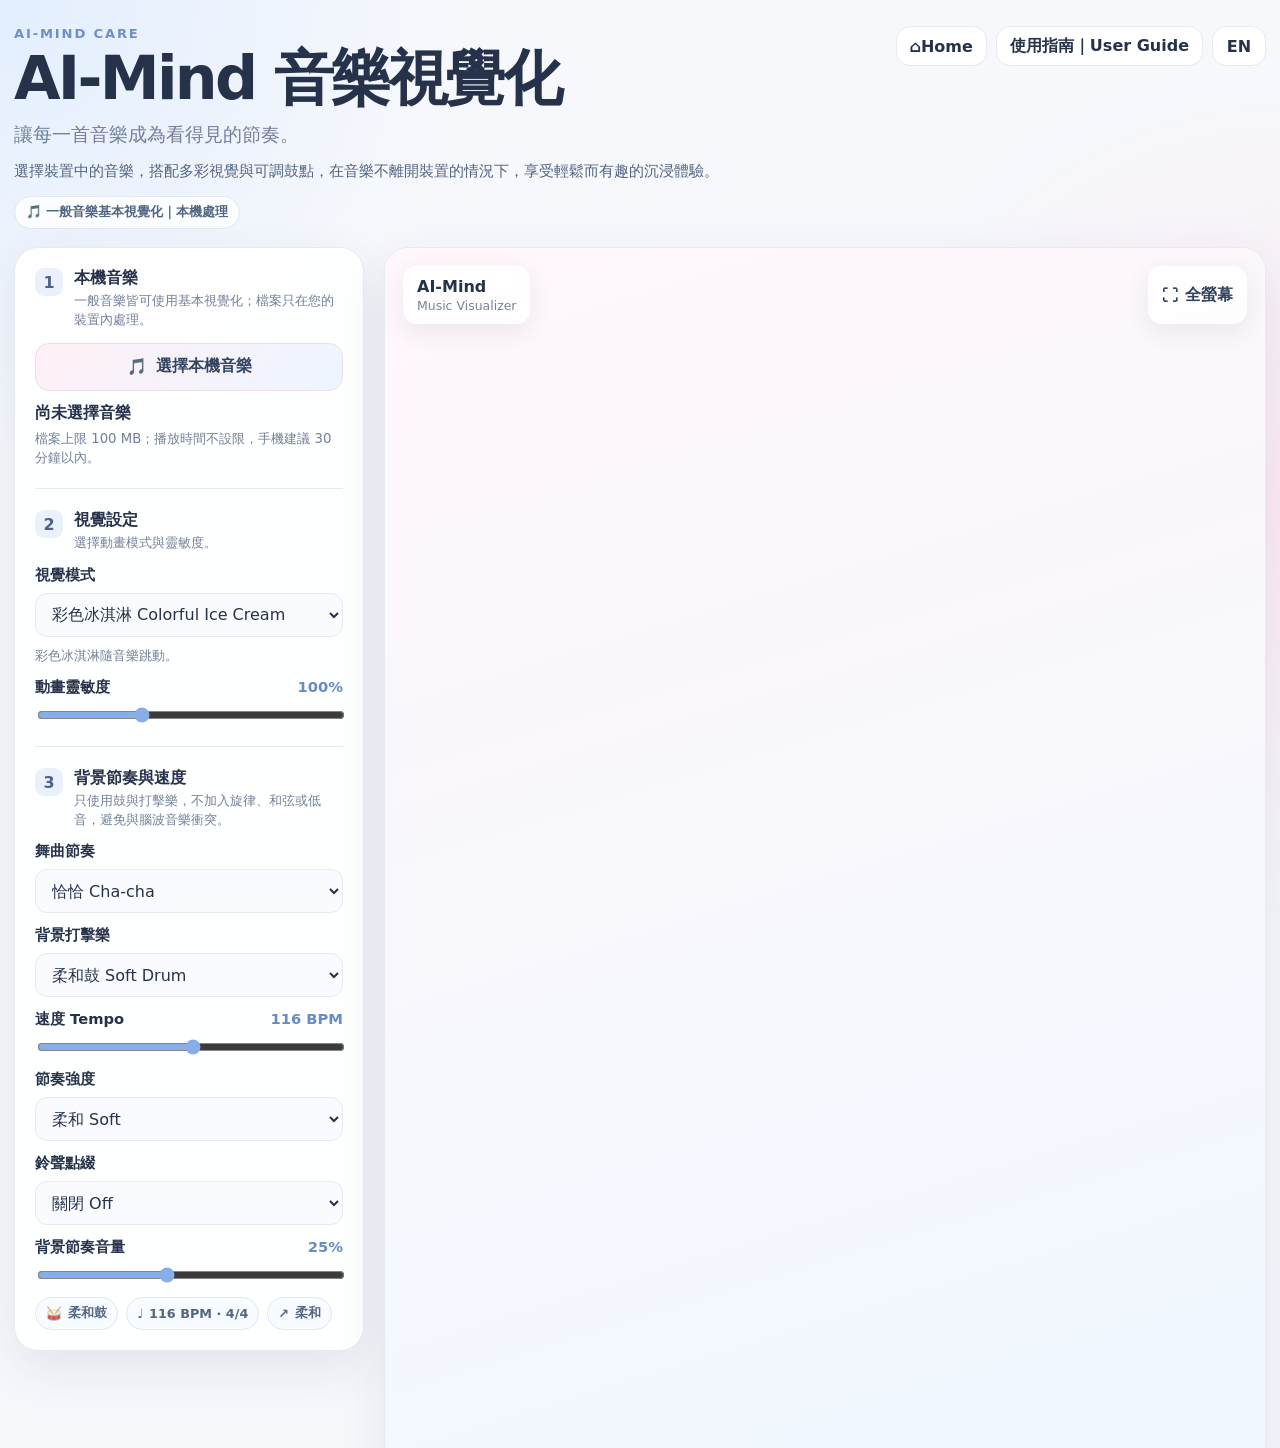
==== commit b9d528ce: "Add files via upload" ====
--- a/index.html
+++ b/index.html
@@ -161,7 +161,7 @@
     </div>
     <div class="top-actions">
       <a id="homeBtn" class="home-btn" href="https://www.hyloveclub.com" aria-label="Home">⌂ <span>Home</span></a>
-      <button id="guideBtn" class="guide-btn" type="button"><span aria-hidden="true">?</span><span id="guideBtnText">使用指南</span></button>
+      <button id="guideBtn" class="guide-btn" type="button"><span id="guideBtnText">使用指南｜User Guide</span></button>
       <button id="langBtn" class="lang-btn" type="button">EN</button>
     </div>
   </header>
@@ -361,7 +361,7 @@
     chooseText:"選擇本機音樂",noFile:"尚未選擇音樂",fileHelp:"檔案上限 100 MB；播放時間不設限，手機建議 30 分鐘以內。",
     visualTitle:"視覺設定",visualHelp:"選擇動畫模式與靈敏度。",visualModeLabel:"視覺模式",sensitivityLabel:"動畫靈敏度",customPromptLabel:"輸入想顯示的安全主題",customApply:"顯示",customPlaceholder:"例如：愛心、彩虹、泡泡、雪花",customExamples:"支援：愛心、彩虹、泡泡、雪花、音符、花朵、海洋、煙火、星空、蝴蝶、雲朵、光芒。",customUnable:"無法顯示",customEmpty:"請先輸入想顯示的主題。",
     rhythmTitle:"背景節奏與速度",rhythmHelp:"只使用鼓與打擊樂，不加入旋律、和弦或低音，避免與腦波音樂衝突。",rhythmStyleLabel:"舞曲節奏",percussionLabel:"背景打擊樂",tempoLabel:"速度 Tempo",intensityLabel:"節奏強度",bellLabel:"鈴聲點綴",rhythmVolumeLabel:"背景節奏音量",
-    guideBtnText:"使用指南",compatTitle:"瀏覽器提醒",footerPrivacy:"本機處理 · 不上傳 · 不儲存 · 不追蹤",guideTitle:"使用指南",guideIntro:"四個步驟，讓您的音樂化為即時視覺。",guideStep1:"<strong>選擇本機音樂：</strong>一般音樂皆可使用基本視覺化。檔案不會上傳。",guideStep2:"<strong>選擇視覺：</strong>星光、波浪、綻放、彩色冰淇淋、抽象幾何或自訂安全主題。",guideStep3:"<strong>調整節奏：</strong>選擇舞曲、打擊樂、Tempo、強度與音量；不想混合鼓點時可選擇「關閉」。",guideStep4:"<strong>按下播放：</strong>畫面會依音量、頻率與節奏即時變化。",guideLimit:"<strong>音樂限制：</strong>檔案上限 100 MB，不限制播放分鐘數；為了手機穩定度，建議 30 分鐘以內。MP3 或 WAV 最穩定。",guideDevice:"<strong>裝置建議：</strong>Apple 請使用 Safari；Android 請使用 Chrome。若 LINE 內建瀏覽器無法選檔、播放或全螢幕，請改用 Safari 或 Chrome 開啟。",guideClose:"關閉",lineIOS:"您正在 LINE 內建瀏覽器中使用。若選檔、播放或全螢幕無反應，請改用 Safari 開啟。",lineAndroid:"您正在 LINE 內建瀏覽器中使用。若選檔、播放或全螢幕無反應，請改用 Chrome 開啟。",lineGeneric:"若 LINE 內建瀏覽器無法選檔、播放或全螢幕，請改用 Safari 或 Chrome 開啟。",unsupportedAudio:"此瀏覽器不支援所需的音訊功能，請改用 Safari 或 Chrome。",longMobile:"音樂已載入。手機播放時間超過 30 分鐘，仍可使用，但可能較耗電或較不穩定。",fullscreenUnavailable:"此瀏覽器不支援網頁全螢幕，其他功能仍可使用。",musicOnly:"正在播放本機音樂。",fullscreen:"全螢幕",exitFullscreen:"離開全螢幕",hint:"彩色冰淇淋＋柔和鼓＋恰恰節奏已準備完成，按下播放",play:"播放",playBackground:"播放背景節奏",playMixed:"播放音樂＋背景節奏",playBrainwave:"播放本機音樂",pause:"暫停",restart:"重新開始",
+    guideBtnText:"使用指南｜User Guide",compatTitle:"瀏覽器提醒",footerPrivacy:"本機處理 · 不上傳 · 不儲存 · 不追蹤",guideTitle:"使用指南",guideIntro:"四個步驟，讓您的音樂化為即時視覺。",guideStep1:"<strong>選擇本機音樂：</strong>一般音樂皆可使用基本視覺化。檔案不會上傳。",guideStep2:"<strong>選擇視覺：</strong>星光、波浪、綻放、彩色冰淇淋、抽象幾何或自訂安全主題。",guideStep3:"<strong>調整節奏：</strong>選擇舞曲、打擊樂、Tempo、強度與音量；不想混合鼓點時可選擇「關閉」。",guideStep4:"<strong>按下播放：</strong>畫面會依音量、頻率與節奏即時變化。",guideLimit:"<strong>音樂限制：</strong>檔案上限 100 MB，不限制播放分鐘數；為了手機穩定度，建議 30 分鐘以內。MP3 或 WAV 最穩定。",guideDevice:"<strong>裝置建議：</strong>Apple 請使用 Safari；Android 請使用 Chrome。若 LINE 內建瀏覽器無法選檔、播放或全螢幕，請改用 Safari 或 Chrome 開啟。",guideClose:"關閉",lineIOS:"您正在 LINE 內建瀏覽器中使用。若選檔、播放或全螢幕無反應，請改用 Safari 開啟。",lineAndroid:"您正在 LINE 內建瀏覽器中使用。若選檔、播放或全螢幕無反應，請改用 Chrome 開啟。",lineGeneric:"若 LINE 內建瀏覽器無法選檔、播放或全螢幕，請改用 Safari 或 Chrome 開啟。",unsupportedAudio:"此瀏覽器不支援所需的音訊功能，請改用 Safari 或 Chrome。",longMobile:"音樂已載入。手機播放時間超過 30 分鐘，仍可使用，但可能較耗電或較不穩定。",fullscreenUnavailable:"此瀏覽器不支援網頁全螢幕，其他功能仍可使用。",musicOnly:"正在播放本機音樂。",fullscreen:"全螢幕",exitFullscreen:"離開全螢幕",hint:"彩色冰淇淋＋柔和鼓＋恰恰節奏已準備完成，按下播放",play:"播放",playBackground:"播放背景節奏",playMixed:"播放音樂＋背景節奏",playBrainwave:"播放本機音樂",pause:"暫停",restart:"重新開始",
     ready:"請選擇本機音樂或背景音樂。",loaded:"音樂已在本機載入，沒有上傳。",playing:"正在播放本機音樂與背景節奏。",
     rhythmOnly:"正在播放瀏覽器即時生成的背景節奏。",brainwaveOnly:"正在播放本機音樂。",paused:"已暫停。",ended:"播放完成。",
     badType:"無法辨識此音訊格式，請改用 MP3、WAV、M4A、AAC 或 OGG。",tooLarge:"檔案超過 100 MB。",audioError:"瀏覽器無法播放此音訊。"
@@ -373,7 +373,7 @@
     chooseText:"Choose Local Music",noFile:"No music selected",fileHelp:"Maximum file size: 100 MB. No time limit; 30 minutes or less is recommended on mobile.",
     visualTitle:"Visual Settings",visualHelp:"Choose a visual mode and sensitivity.",visualModeLabel:"Visual Mode",sensitivityLabel:"Visual Sensitivity",customPromptLabel:"Enter a safe visual theme",customApply:"Display",customPlaceholder:"Examples: hearts, rainbow, bubbles, snow",customExamples:"Supported: hearts, rainbow, bubbles, snow, music notes, flowers, ocean, fireworks, stars, butterflies, clouds, and light.",customUnable:"Unable to display",customEmpty:"Enter a visual theme first.",
     rhythmTitle:"Background Rhythm & Tempo",rhythmHelp:"Uses drums and percussion only—no melody, chords, or bass—to avoid clashing with brainwave music.",rhythmStyleLabel:"Dance Rhythm",percussionLabel:"Percussion Sound",tempoLabel:"Tempo",intensityLabel:"Rhythm Intensity",bellLabel:"Bell Accent",rhythmVolumeLabel:"Background Rhythm Volume",
-    guideBtnText:"User Guide",compatTitle:"Browser Notice",footerPrivacy:"Local processing · No upload · No storage · No tracking",guideTitle:"User Guide",guideIntro:"Four simple steps turn your music into real-time visuals.",guideStep1:"<strong>Choose local music:</strong> General music can use the basic visualizer. Your file is not uploaded.",guideStep2:"<strong>Choose a visual:</strong> Star Flow, Healing Waves, Blooming Light, Colorful Ice Cream, Abstract Geometry, or a supported custom theme.",guideStep3:"<strong>Adjust the rhythm:</strong> Choose a dance rhythm, percussion, tempo, intensity, and volume. Select Off when you do not want added percussion.",guideStep4:"<strong>Press Play:</strong> The visuals respond to volume, frequencies, and rhythm in real time.",guideLimit:"<strong>Music limits:</strong> Maximum file size is 100 MB, with no hard time limit. For smoother mobile use, 30 minutes or less is recommended. MP3 or WAV is the most reliable.",guideDevice:"<strong>Device guidance:</strong> Use Safari on Apple devices and Chrome on Android. If LINE’s in-app browser cannot select a file, play audio, or enter full screen, reopen the page in Safari or Chrome.",guideClose:"Close",lineIOS:"You are using LINE’s in-app browser. If file selection, playback, or full screen does not respond, reopen the page in Safari.",lineAndroid:"You are using LINE’s in-app browser. If file selection, playback, or full screen does not respond, reopen the page in Chrome.",lineGeneric:"If LINE’s in-app browser cannot select a file, play audio, or enter full screen, reopen the page in Safari or Chrome.",unsupportedAudio:"This browser does not support the required audio features. Please use Safari or Chrome.",longMobile:"Music loaded. It is longer than 30 minutes; playback is allowed, but mobile devices may use more power or be less stable.",fullscreenUnavailable:"Full-screen mode is unavailable in this browser; all other functions remain available.",musicOnly:"Playing local music.",fullscreen:"Full Screen",exitFullscreen:"Exit Full Screen",hint:"Colorful Ice Cream, Soft Drum, and Cha-cha are ready",play:"Play",playBackground:"Play Background Rhythm",playMixed:"Play Music + Rhythm",playBrainwave:"Play Local Music",pause:"Pause",restart:"Restart",
+    guideBtnText:"使用指南｜User Guide",compatTitle:"Browser Notice",footerPrivacy:"Local processing · No upload · No storage · No tracking",guideTitle:"User Guide",guideIntro:"Four simple steps turn your music into real-time visuals.",guideStep1:"<strong>Choose local music:</strong> General music can use the basic visualizer. Your file is not uploaded.",guideStep2:"<strong>Choose a visual:</strong> Star Flow, Healing Waves, Blooming Light, Colorful Ice Cream, Abstract Geometry, or a supported custom theme.",guideStep3:"<strong>Adjust the rhythm:</strong> Choose a dance rhythm, percussion, tempo, intensity, and volume. Select Off when you do not want added percussion.",guideStep4:"<strong>Press Play:</strong> The visuals respond to volume, frequencies, and rhythm in real time.",guideLimit:"<strong>Music limits:</strong> Maximum file size is 100 MB, with no hard time limit. For smoother mobile use, 30 minutes or less is recommended. MP3 or WAV is the most reliable.",guideDevice:"<strong>Device guidance:</strong> Use Safari on Apple devices and Chrome on Android. If LINE’s in-app browser cannot select a file, play audio, or enter full screen, reopen the page in Safari or Chrome.",guideClose:"Close",lineIOS:"You are using LINE’s in-app browser. If file selection, playback, or full screen does not respond, reopen the page in Safari.",lineAndroid:"You are using LINE’s in-app browser. If file selection, playback, or full screen does not respond, reopen the page in Chrome.",lineGeneric:"If LINE’s in-app browser cannot select a file, play audio, or enter full screen, reopen the page in Safari or Chrome.",unsupportedAudio:"This browser does not support the required audio features. Please use Safari or Chrome.",longMobile:"Music loaded. It is longer than 30 minutes; playback is allowed, but mobile devices may use more power or be less stable.",fullscreenUnavailable:"Full-screen mode is unavailable in this browser; all other functions remain available.",musicOnly:"Playing local music.",fullscreen:"Full Screen",exitFullscreen:"Exit Full Screen",hint:"Colorful Ice Cream, Soft Drum, and Cha-cha are ready",play:"Play",playBackground:"Play Background Rhythm",playMixed:"Play Music + Rhythm",playBrainwave:"Play Local Music",pause:"Pause",restart:"Restart",
     ready:"Choose local brainwave music or a background style.",loaded:"Music loaded locally. Nothing was uploaded.",playing:"Playing local music with background rhythm.",
     rhythmOnly:"Playing a background rhythm generated live in the browser.",brainwaveOnly:"Playing local music.",paused:"Paused.",ended:"Playback finished.",
     badType:"This audio format is not recognized. Try MP3, WAV, M4A, AAC, or OGG.",tooLarge:"The file is larger than 100 MB.",audioError:"Your browser cannot play this audio."
